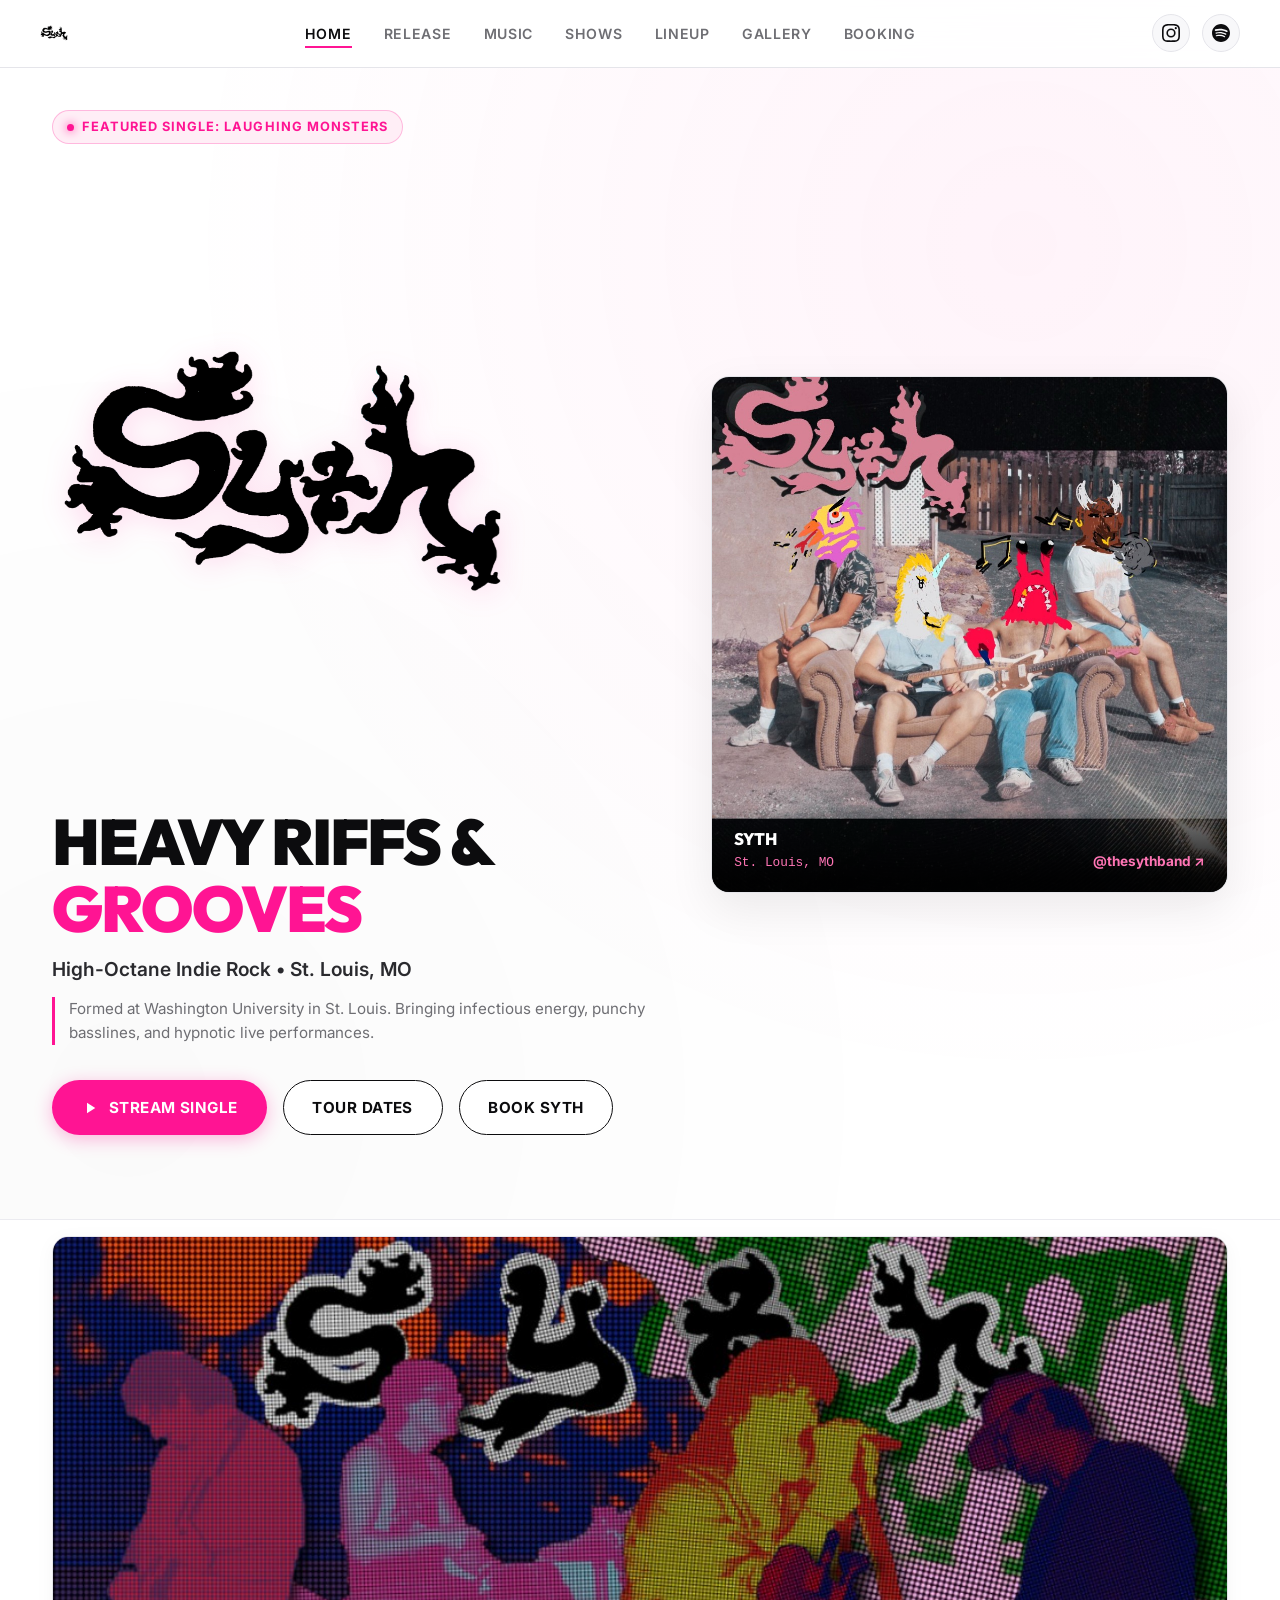
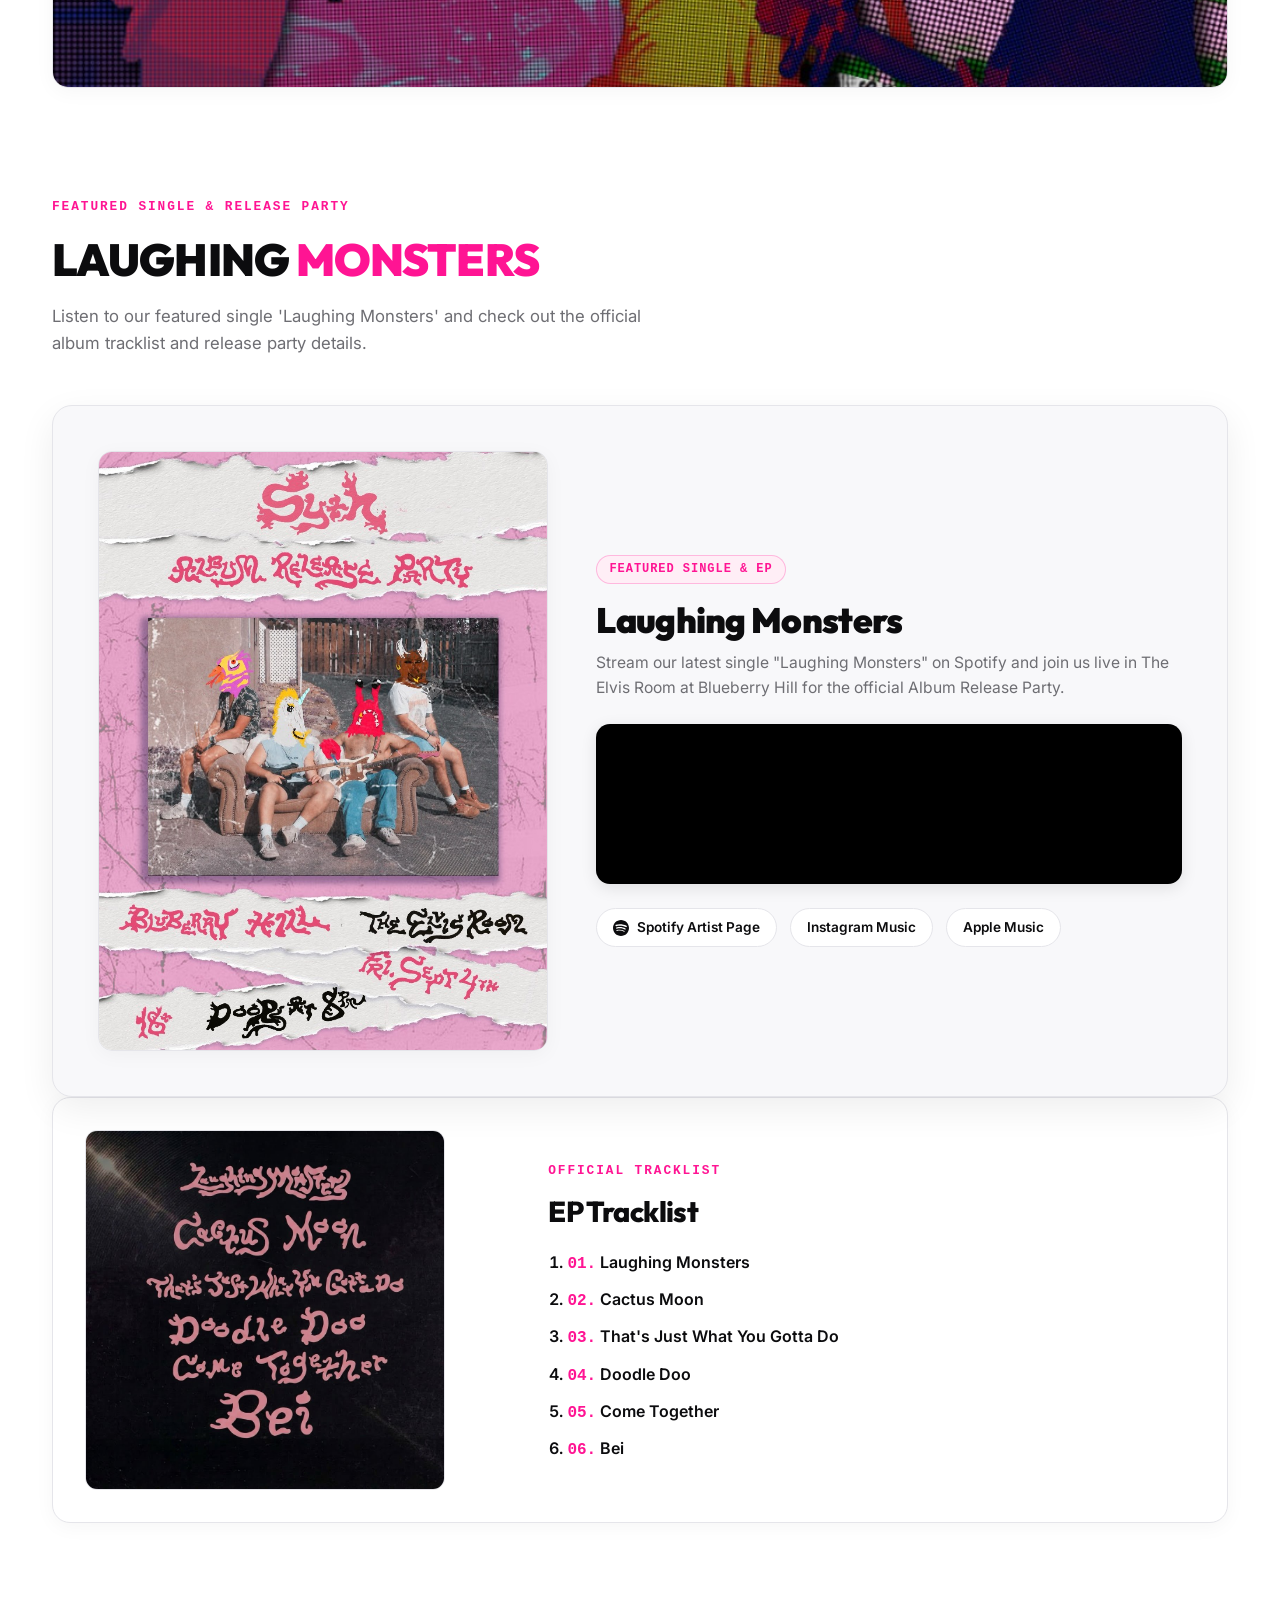
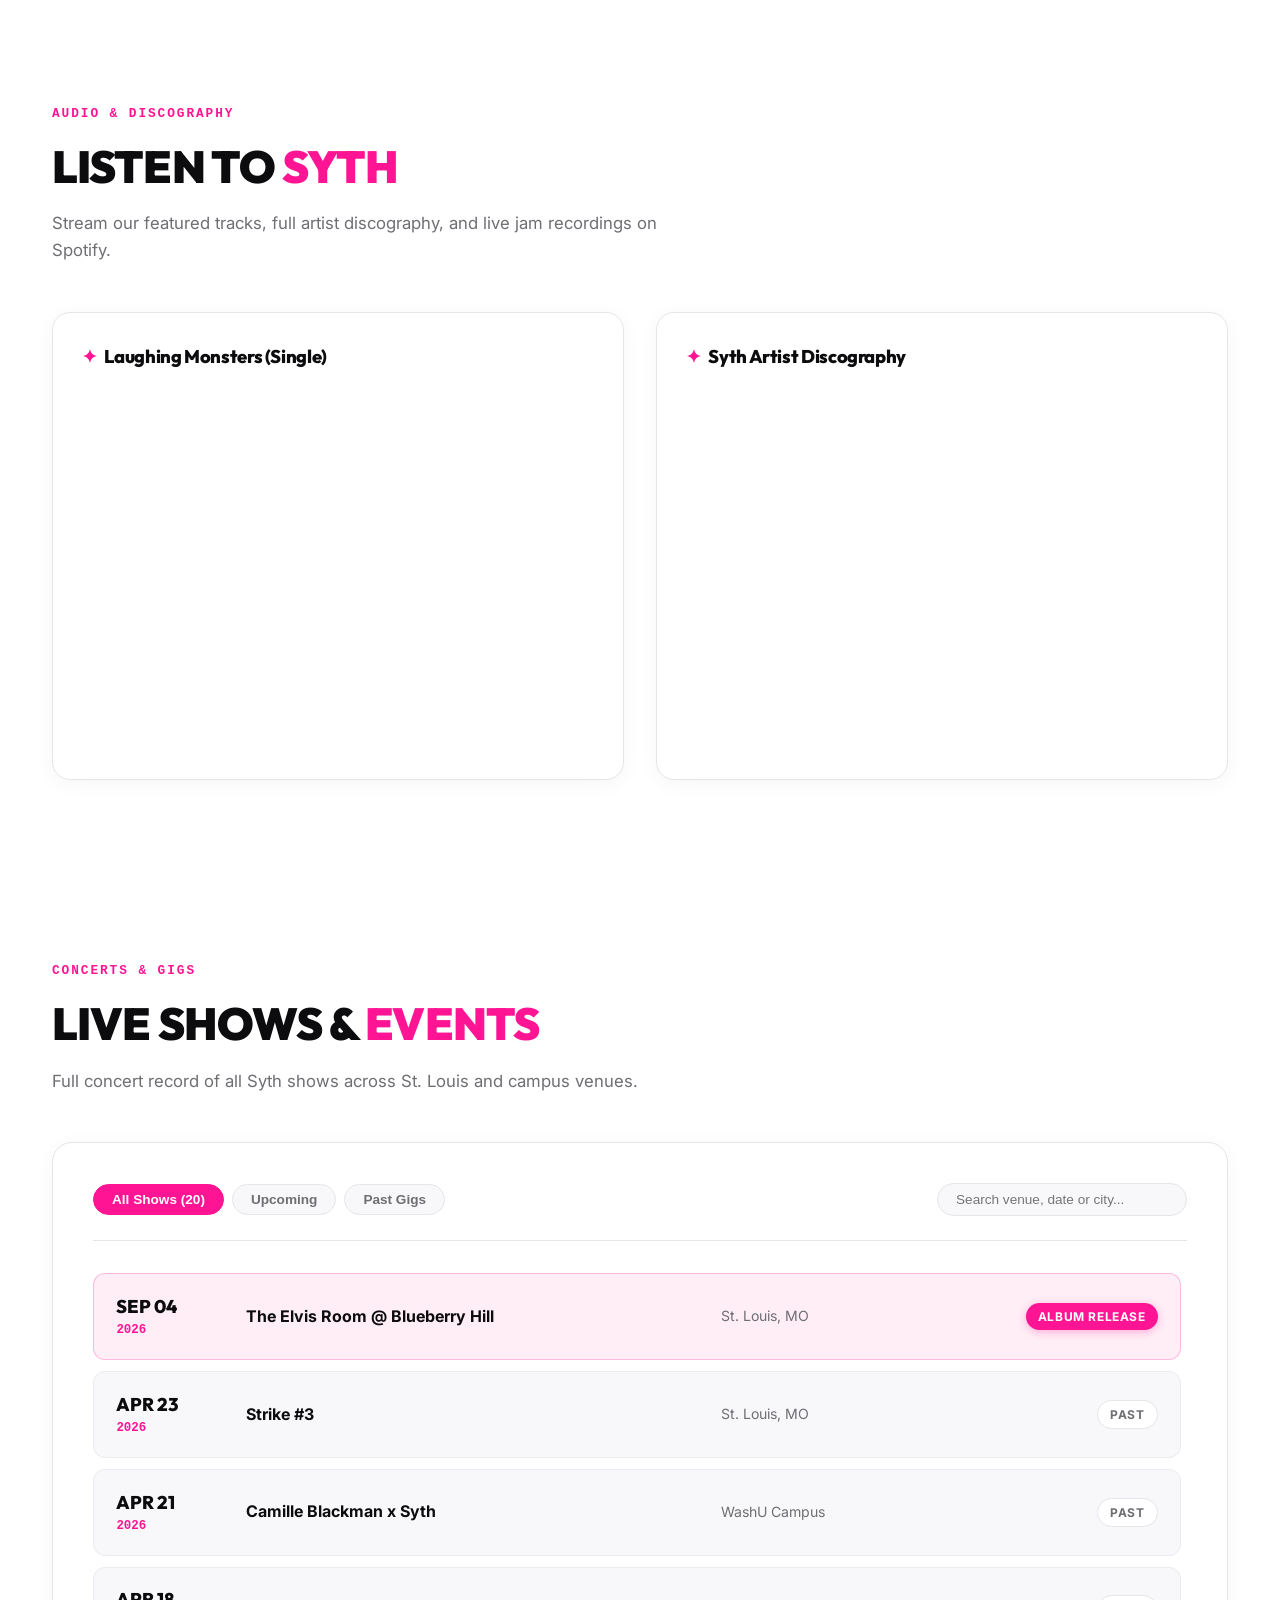
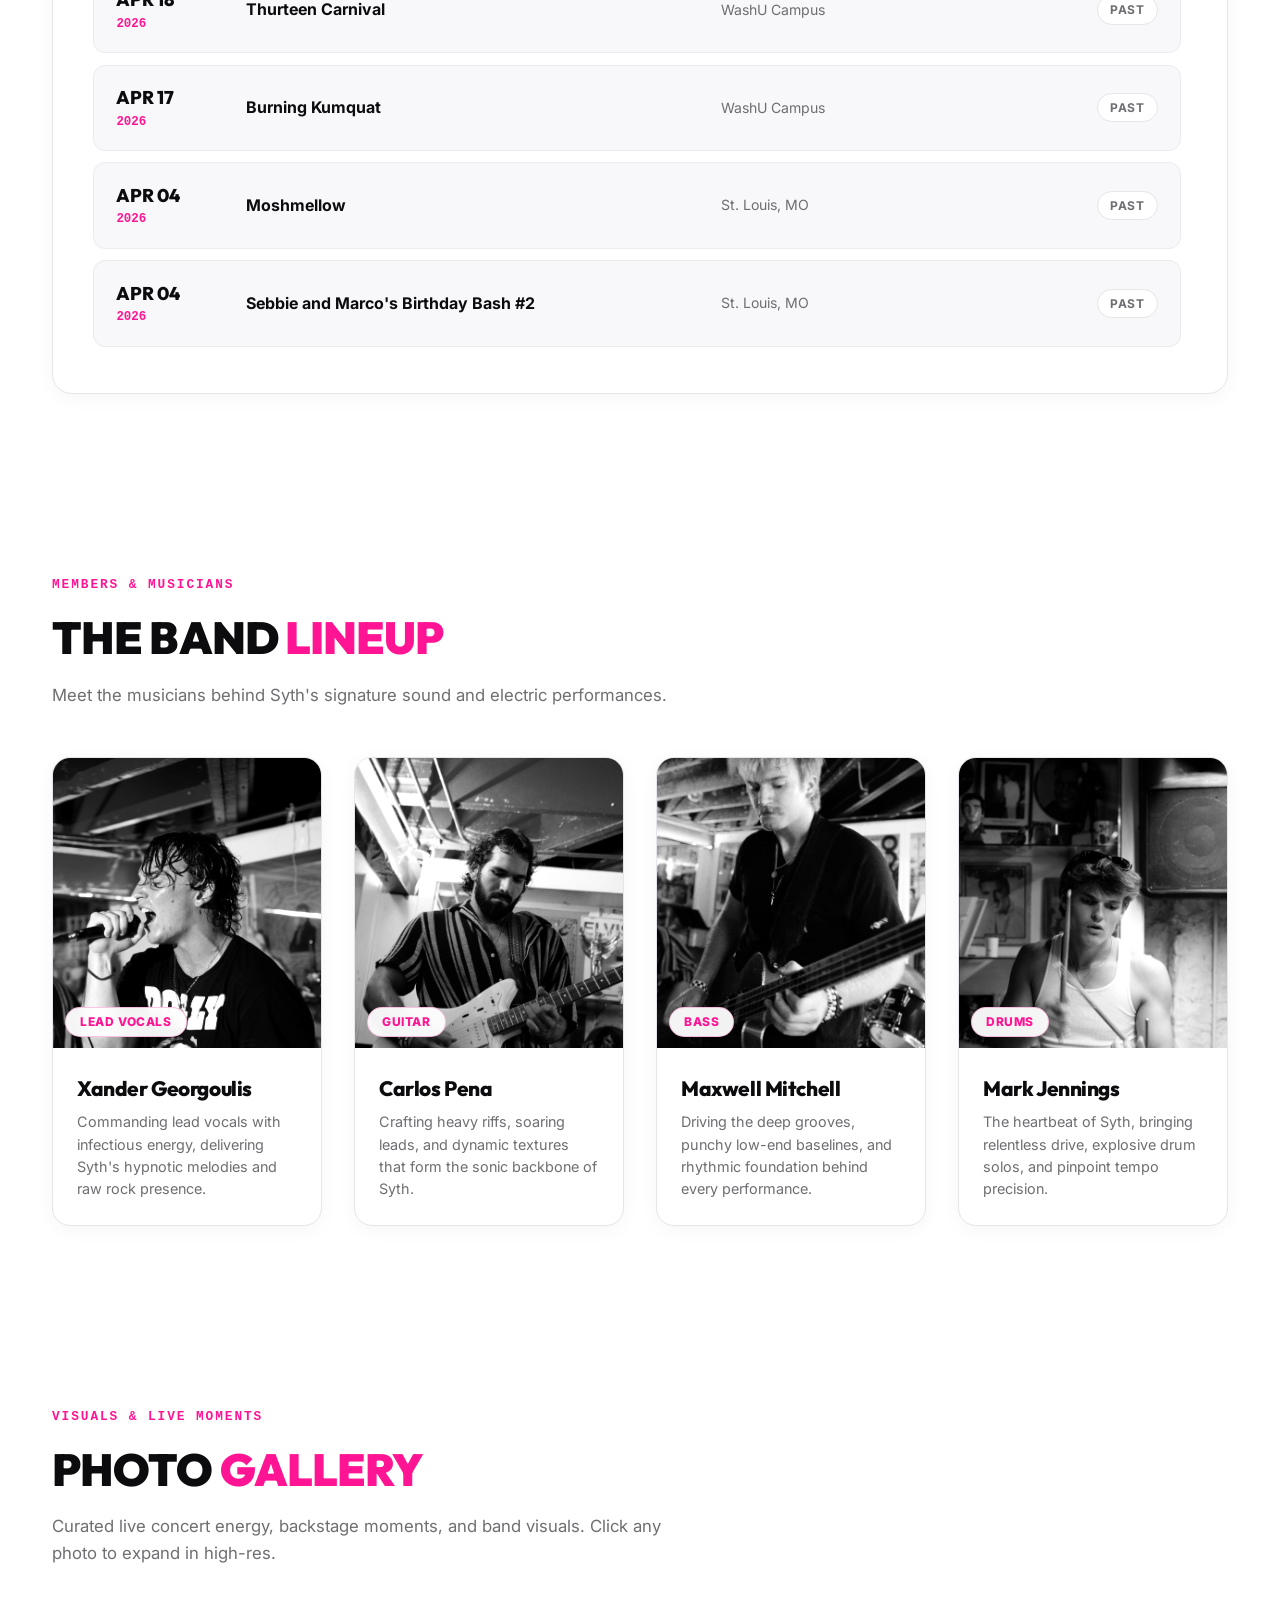
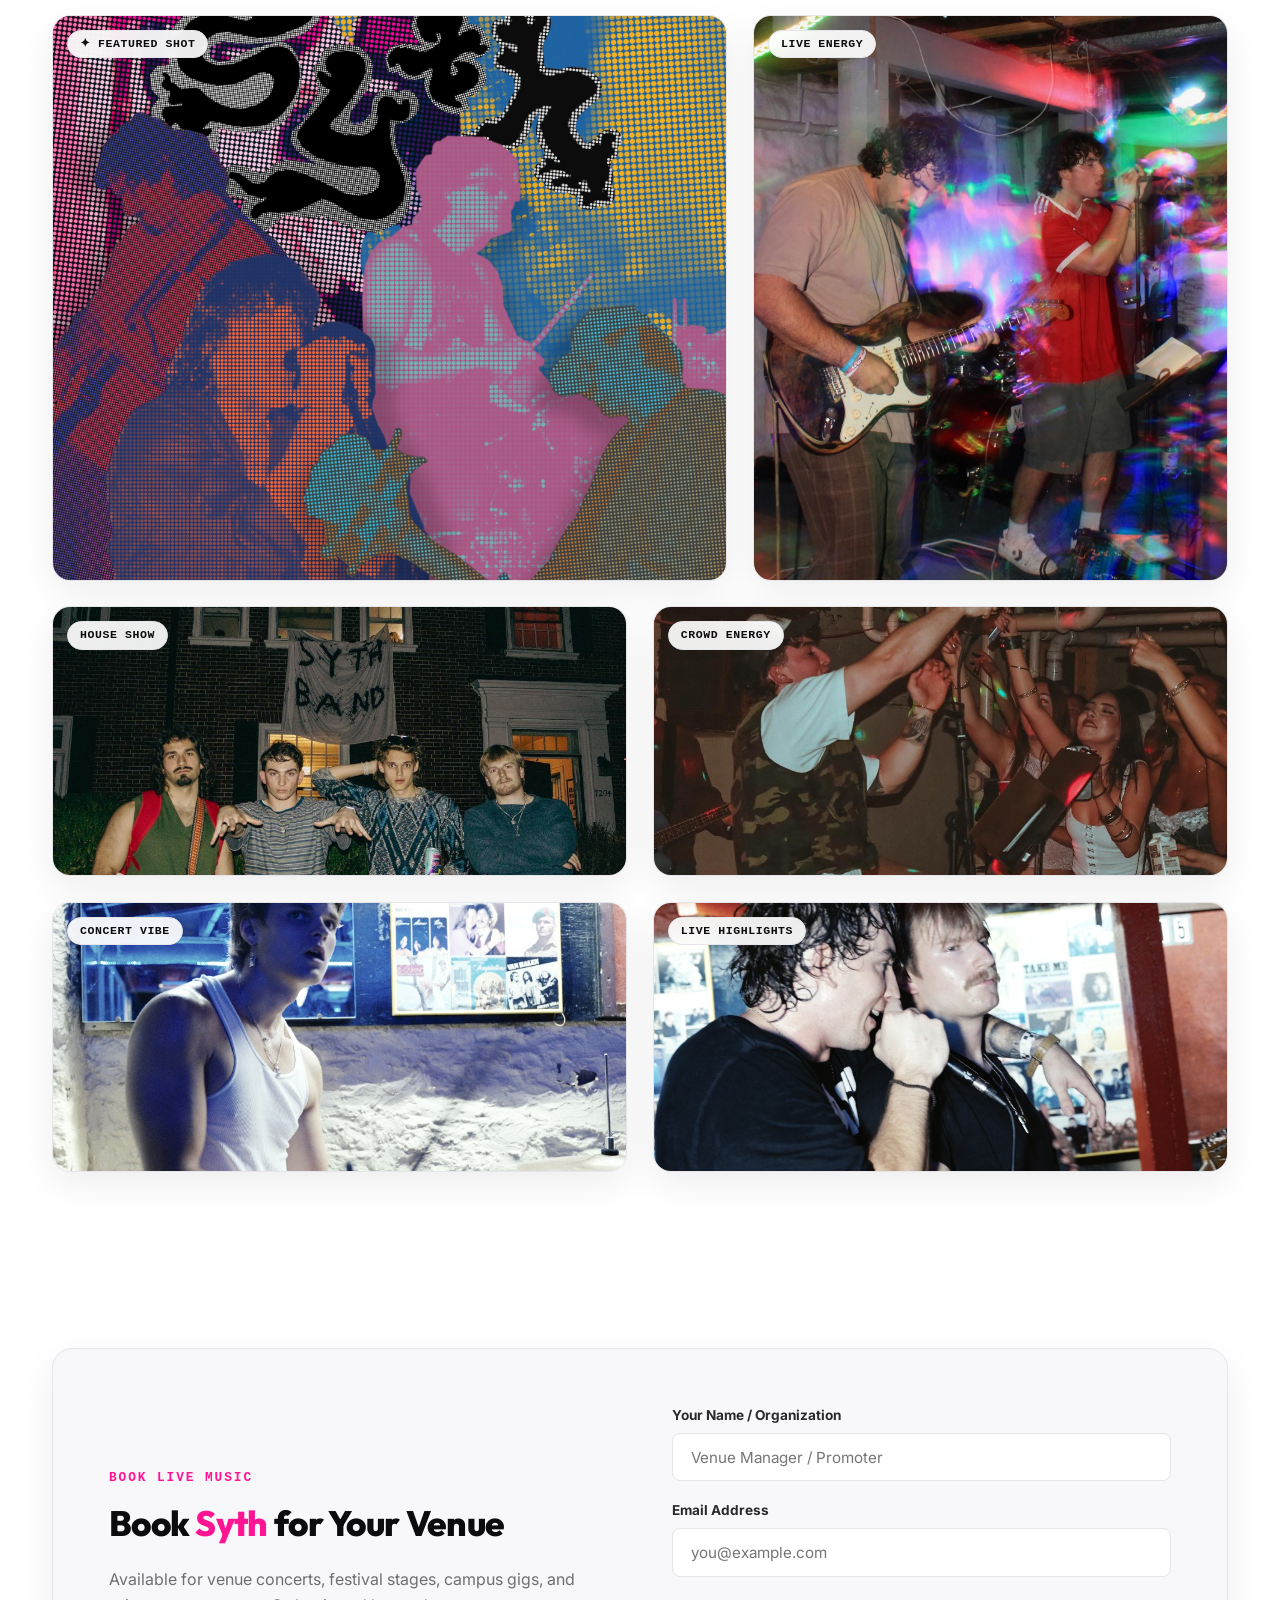
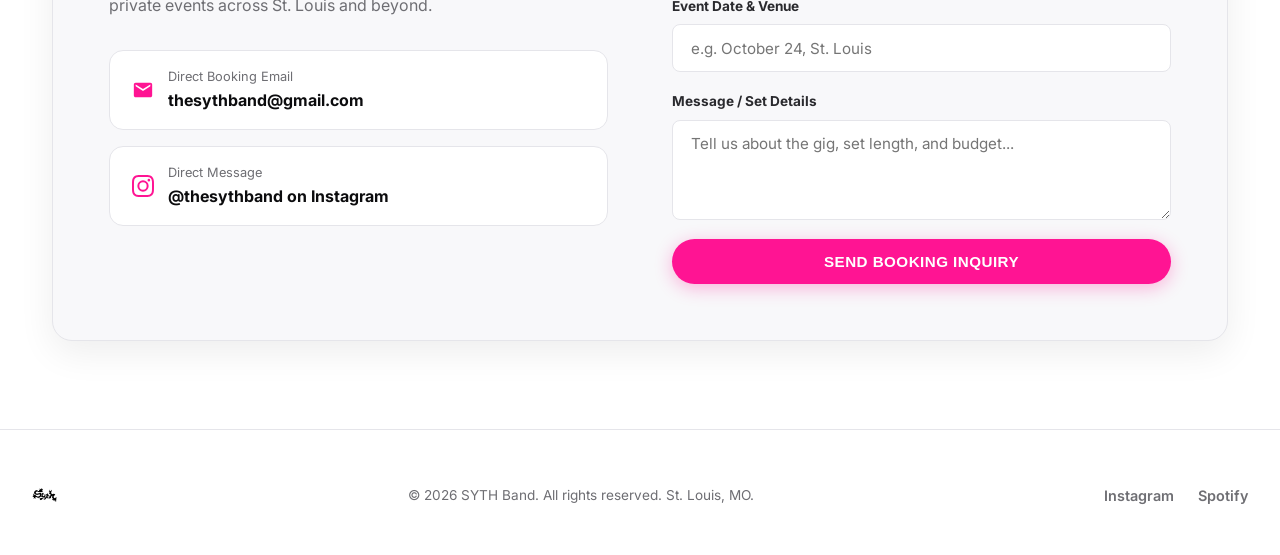
==== index.html @ 91fa63a2 "Implement Option A Curated Editorial Gallery with 6 standout photos from Syth Final Gallery" ====
<!DOCTYPE html>
<html lang="en">
<head>
    <meta charset="UTF-8">
    <meta name="viewport" content="width=device-width, initial-scale=1.0">
    <title>SYTH | Official Band Website</title>
    <meta name="description" content="Official website for Syth - Heavy riffs and hypnotic grooves formed at WashU in St. Louis. Stream 'Laughing Monsters', tour dates, lineup, and booking.">
    
    <!-- Google Fonts -->
    <link rel="preconnect" href="https://fonts.googleapis.com">
    <link rel="preconnect" href="https://fonts.gstatic.com" crossorigin>
    <link href="https://fonts.googleapis.com/css2?family=Outfit:wght@300;400;600;800;900&family=Inter:wght@300;400;500;600;700&family=Space+Grotesk:wght@500;700&display=swap" rel="stylesheet">
    
    <!-- Favicon (Easter Egg: Classic Syth Reaper Logo on Browser Tab) -->
    <link rel="icon" type="image/png" href="assets/Syth_Logo.png">
    <link rel="apple-touch-icon" href="assets/Syth_Logo.png">
    
    <!-- Stylesheet -->
    <link rel="stylesheet" href="style.css">
</head>
<body>

    <!-- NAVIGATION -->
    <nav class="syth-navbar">
        <a href="#home" class="nav-brand" aria-label="Syth Band Home">
            <img src="assets/syth_handwritten_logo.png" alt="Syth Handwritten Logo" class="nav-logo-img">
        </a>

        <ul class="nav-links" id="navLinks">
            <li><a href="#home" class="active">Home</a></li>
            <li><a href="#release">Release</a></li>
            <li><a href="#music">Music</a></li>
            <li><a href="#shows">Shows</a></li>
            <li><a href="#lineup">Lineup</a></li>
            <li><a href="#gallery">Gallery</a></li>
            <li><a href="#contact">Booking</a></li>
        </ul>

        <div class="nav-socials">
            <a href="https://www.instagram.com/thesythband" target="_blank" class="social-icon-btn" aria-label="Instagram">
                <svg xmlns="http://www.w3.org/2000/svg" viewBox="0 0 24 24">
                    <path d="M12 2.163c3.204 0 3.584.012 4.85.07 3.252.148 4.771 1.691 4.919 4.919.058 1.265.069 1.645.069 4.849 0 3.205-.012 3.584-.069 4.849-.149 3.225-1.664 4.771-4.919 4.919-1.266.058-1.644.07-4.85.07-3.204 0-3.584-.012-4.849-.07-3.26-.149-4.771-1.699-4.919-4.92-.058-1.265-.07-1.644-.07-4.849 0-3.204.013-3.583.07-4.849.149-3.227 1.664-4.771 4.919-4.919 1.266-.057 1.645-.069 4.849-.069zM12 0C8.741 0 8.333.014 7.053.072 2.695.272.273 2.69.073 7.052.014 8.333 0 8.741 0 12c0 3.259.014 3.668.072 4.948.2 4.358 2.618 6.78 6.98 6.98C8.333 23.986 8.741 24 12 24c3.259 0 3.668-.014 4.948-.072 4.354-.2 6.782-2.618 6.979-6.98.059-1.28.073-1.689.073-4.948 0-3.259-.014-3.667-.072-4.947-.196-4.354-2.617-6.78-6.979-6.98C15.668.014 15.259 0 12 0zm0 5.838a6.162 6.162 0 1 0 0 12.324 6.162 6.162 0 0 0 0-12.324zM12 16a4 4 0 1 1 0-8 4 4 0 0 1 0 8zm6.406-11.845a1.44 1.44 0 1 0 0 2.881 1.44 1.44 0 0 0 0-2.881z"/>
                </svg>
            </a>
            <a href="https://open.spotify.com/artist/0p44aoEYj3qalNO6jrQFuD" target="_blank" class="social-icon-btn" aria-label="Spotify">
                <svg xmlns="http://www.w3.org/2000/svg" viewBox="0 0 24 24">
                    <path d="M12 0C5.376 0 0 5.376 0 12s5.376 12 12 12 12-5.376 12-12S18.624 0 12 0zm5.521 17.34c-.24.359-.66.48-1.021.24-2.82-1.74-6.36-2.101-10.561-1.141-.418.122-.779-.179-.899-.539-.12-.421.18-.78.54-.9 4.56-1.021 8.52-.6 11.64 1.32.42.18.479.659.301 1.02zm1.44-3.3c-.301.42-.841.6-1.262.3-3.239-1.98-8.159-2.58-11.939-1.38-.479.12-1.02-.12-1.14-.6-.12-.48.12-1.021.6-1.141 4.38-1.38 9.841-.719 13.561 1.56.42.24.54.84.18 1.261zm.123-3.42c-3.882-2.34-10.282-2.55-14.002-1.41-.6.18-1.24-.18-1.42-.78-.18-.6.18-1.24.78-1.42 4.26-1.29 11.34-1.05 15.84 1.62.54.3.72 1.02.42 1.56-.3.54-1.02.72-1.618.43z"/>
                </svg>
            </a>
            <button class="mobile-toggle" id="mobileToggle" aria-label="Toggle menu">☰</button>
        </div>
    </nav>

    <!-- HERO SECTION -->
    <header class="hero-section" id="home">
        <div class="hero-container">
            <div class="hero-text-side">
                <div class="hero-badge">
                    <span class="pulse-dot"></span>
                    Featured Single: Laughing Monsters
                </div>

                <!-- HANDWRITTEN LOGO BANNER (INTERACTIVE WITH LIGHTNING & FLOATING MUSICAL NOTES) -->
                <div class="hero-logo-interactive-wrap" id="heroLogoWrap" title="Hover for lightning & music notes!">
                    <canvas class="lightning-canvas" id="lightningCanvas"></canvas>
                    <div class="notes-container" id="notesContainer"></div>
                    <img src="assets/syth_handwritten_logo.png" alt="Syth Handwritten Calligraphy Logo" class="hero-logo-banner" id="heroLogoImg">
                </div>

                <h1 class="hero-title">
                    HEAVY RIFFS & <span>GROOVES</span>
                </h1>
                <p class="hero-lead">High-Octane Indie Rock • St. Louis, MO</p>
                <p class="hero-tagline">Formed at Washington University in St. Louis. Bringing infectious energy, punchy basslines, and hypnotic live performances.</p>
                
                <div class="hero-actions">
                    <a href="https://open.spotify.com/track/4hw96DBth2Yj653H2zSKX9?si=f58c2102350f4c40" target="_blank" class="btn-primary">
                        <svg xmlns="http://www.w3.org/2000/svg" width="18" height="18" viewBox="0 0 24 24" fill="currentColor"><path d="M8 5v14l11-7z"/></svg>
                        Stream Single
                    </a>
                    <a href="#shows" class="btn-secondary">Tour Dates</a>
                    <a href="#contact" class="btn-secondary">Book Syth</a>
                </div>
            </div>

            <!-- HERO VISUAL: CLEAN HIGH-RES COUCH BAND PHOTO -->
            <div class="hero-visual">
                <div class="band-photo-frame">
                    <img src="assets/syth_couch_band.jpg" alt="Syth Band Members on Couch">
                    <div class="photo-caption-bar">
                        <div>
                            <p class="caption-title">SYTH</p>
                            <p class="caption-sub">St. Louis, MO</p>
                        </div>
                        <a href="https://instagram.com/thesythband" target="_blank" style="color:var(--pink-light); font-size:0.85rem; font-weight:700;">@thesythband ↗</a>
                    </div>
                </div>
            </div>
        </div>
    </header>

    <!-- WIDE MOSAIC BANNER SHOWCASE -->
    <div style="max-width: 1240px; margin: 0 auto; padding: 1rem 2rem;">
        <div style="border-radius: 16px; overflow: hidden; border: 1px solid var(--border-light); box-shadow: var(--shadow-subtle);">
            <img src="assets/syth_mosaic_banner.jpg" alt="Syth Band Mosaic Silhouette Banner" style="width: 100%; height: auto; display: block;">
        </div>
    </div>

    <!-- FEATURED RELEASE SECTION: LAUGHING MONSTERS & ALBUM PARTY -->
    <section class="section-container" id="release">
        <div class="section-header">
            <span class="section-tag">Featured Single & Release Party</span>
            <h2 class="section-title">Laughing <span>Monsters</span></h2>
            <p class="section-subtitle">Listen to our featured single 'Laughing Monsters' and check out the official album tracklist and release party details.</p>
        </div>

        <div class="release-showcase">
            <div class="album-poster-wrap">
                <img src="assets/syth_album_poster.jpg" alt="Syth Album Release Party Poster - Blueberry Hill">
            </div>

            <div class="release-details">
                <span class="release-badge">Featured Single & EP</span>
                <h3 class="release-title">Laughing Monsters</h3>
                <p class="release-desc">
                    Stream our latest single "Laughing Monsters" on Spotify and join us live in The Elvis Room at Blueberry Hill for the official Album Release Party.
                </p>

                <!-- Spotify Embed for Laughing Monsters (Track ID: 4hw96DBth2Yj653H2zSKX9) -->
                <div class="spotify-embed-card">
                    <iframe style="border-radius:12px" src="https://open.spotify.com/embed/track/4hw96DBth2Yj653H2zSKX9?utm_source=generator&theme=0" width="100%" height="152" frameBorder="0" allowfullscreen="" allow="autoplay; clipboard-write; encrypted-media; fullscreen; picture-in-picture" loading="lazy"></iframe>
                </div>

                <div class="streaming-pills">
                    <a href="https://open.spotify.com/track/4hw96DBth2Yj653H2zSKX9?si=f58c2102350f4c40" target="_blank" class="stream-pill">
                        <svg viewBox="0 0 24 24"><path d="M12 0C5.376 0 0 5.376 0 12s5.376 12 12 12 12-5.376 12-12S18.624 0 12 0zm5.521 17.34c-.24.359-.66.48-1.021.24-2.82-1.74-6.36-2.101-10.561-1.141-.418.122-.779-.179-.899-.539-.12-.421.18-.78.54-.9 4.56-1.021 8.52-.6 11.64 1.32.42.18.479.659.301 1.02zm1.44-3.3c-.301.42-.841.6-1.262.3-3.239-1.98-8.159-2.58-11.939-1.38-.479.12-1.02-.12-1.14-.6-.12-.48.12-1.021.6-1.141 4.38-1.38 9.841-.719 13.561 1.56.42.24.54.84.18 1.261zm.123-3.42c-3.882-2.34-10.282-2.55-14.002-1.41-.6.18-1.24-.18-1.42-.78-.18-.6.18-1.24.78-1.42 4.26-1.29 11.34-1.05 15.84 1.62.54.3.72 1.02.42 1.56-.3.54-1.02.72-1.618.43z"/></svg>
                        Spotify Artist Page
                    </a>
                    <a href="https://instagram.com/thesythband" target="_blank" class="stream-pill">Instagram Music</a>
                    <a href="https://music.apple.com" target="_blank" class="stream-pill">Apple Music</a>
                </div>
            </div>
        </div>

        <!-- TRACKLIST HIGHLIGHT CARD -->
        <div style="display: grid; grid-template-columns: 1fr 1.5fr; gap: 2rem; background: var(--bg-white); border: 1px solid var(--border-light); border-radius: 18px; padding: 2rem; align-items: center; box-shadow: var(--shadow-subtle);">
            <div style="border-radius: 12px; overflow: hidden; border: 1px solid var(--border-light); max-width: 360px;">
                <img src="assets/syth_tracklist.jpg" alt="Syth EP Tracklist Artwork" style="width: 100%; height: auto;">
            </div>
            <div>
                <span class="section-tag">Official Tracklist</span>
                <h3 style="font-size: 1.8rem; margin-bottom: 1rem;">EP <span>Tracklist</span></h3>
                <ol style="margin-left: 1.2rem; display: flex; flex-direction: column; gap: 0.6rem; font-weight: 600; color: var(--text-black);">
                    <li><span style="color:var(--pink-primary); font-family:var(--font-mono);">01.</span> Laughing Monsters</li>
                    <li><span style="color:var(--pink-primary); font-family:var(--font-mono);">02.</span> Cactus Moon</li>
                    <li><span style="color:var(--pink-primary); font-family:var(--font-mono);">03.</span> That's Just What You Gotta Do</li>
                    <li><span style="color:var(--pink-primary); font-family:var(--font-mono);">04.</span> Doodle Doo</li>
                    <li><span style="color:var(--pink-primary); font-family:var(--font-mono);">05.</span> Come Together</li>
                    <li><span style="color:var(--pink-primary); font-family:var(--font-mono);">06.</span> Bei</li>
                </ol>
            </div>
        </div>
    </section>

    <!-- MUSIC & ARTIST PLAYLIST SECTION -->
    <section class="section-container" id="music">
        <div class="section-header">
            <span class="section-tag">Audio & Discography</span>
            <h2 class="section-title">Listen to <span>Syth</span></h2>
            <p class="section-subtitle">Stream our featured tracks, full artist discography, and live jam recordings on Spotify.</p>
        </div>

        <div class="music-grid">
            <div class="music-card">
                <div class="music-card-header">
                    <h3 class="music-card-title"><span>✦</span> Laughing Monsters (Single)</h3>
                </div>
                <iframe style="border-radius:12px" src="https://open.spotify.com/embed/track/4hw96DBth2Yj653H2zSKX9?utm_source=generator&theme=0" width="100%" height="352" frameBorder="0" allowfullscreen="" allow="autoplay; clipboard-write; encrypted-media; fullscreen; picture-in-picture" loading="lazy"></iframe>
            </div>

            <div class="music-card">
                <div class="music-card-header">
                    <h3 class="music-card-title"><span>✦</span> Syth Artist Discography</h3>
                </div>
                <iframe style="border-radius:12px;" src="https://open.spotify.com/embed/artist/0p44aoEYj3qalNO6jrQFuD?utm_source=generator&theme=0" width="100%" height="352" frameborder="0" allowfullscreen="" allow="autoplay; clipboard-write; encrypted-media; fullscreen; picture-in-picture" loading="lazy"></iframe>
            </div>
        </div>
    </section>

    <!-- LIVE SHOWS & COMPLETE HISTORICAL TOUR LIST -->
    <section class="section-container" id="shows">
        <div class="section-header">
            <span class="section-tag">Concerts & Gigs</span>
            <h2 class="section-title">Live Shows & <span>Events</span></h2>
            <p class="section-subtitle">Full concert record of all Syth shows across St. Louis and campus venues.</p>
        </div>

        <div class="shows-wrapper">
            <div class="shows-filter-bar">
                <div class="filter-tabs">
                    <button class="filter-btn active" data-filter="all">All Shows (20)</button>
                    <button class="filter-btn" data-filter="upcoming">Upcoming</button>
                    <button class="filter-btn" data-filter="past">Past Gigs</button>
                </div>
                <input type="text" id="showsSearch" class="shows-search" placeholder="Search venue, date or city...">
            </div>

            <div class="shows-list" id="showsList">
                <!-- FEATURED UPCOMING SHOW -->
                <div class="show-item featured-show" data-category="upcoming">
                    <div class="show-date">
                        <span class="date-day">SEP 04</span>
                        <span class="date-year">2026</span>
                    </div>
                    <div class="show-venue">The Elvis Room @ Blueberry Hill</div>
                    <div class="show-location">St. Louis, MO</div>
                    <div class="show-status"><span class="status-badge upcoming">Album Release</span></div>
                </div>

                <!-- 2026 GIGS -->
                <div class="show-item" data-category="past">
                    <div class="show-date">
                        <span class="date-day">APR 23</span>
                        <span class="date-year">2026</span>
                    </div>
                    <div class="show-venue">Strike #3</div>
                    <div class="show-location">St. Louis, MO</div>
                    <div class="show-status"><span class="status-badge past">Past</span></div>
                </div>

                <div class="show-item" data-category="past">
                    <div class="show-date">
                        <span class="date-day">APR 21</span>
                        <span class="date-year">2026</span>
                    </div>
                    <div class="show-venue">Camille Blackman x Syth</div>
                    <div class="show-location">WashU Campus</div>
                    <div class="show-status"><span class="status-badge past">Past</span></div>
                </div>

                <div class="show-item" data-category="past">
                    <div class="show-date">
                        <span class="date-day">APR 18</span>
                        <span class="date-year">2026</span>
                    </div>
                    <div class="show-venue">Thurteen Carnival</div>
                    <div class="show-location">WashU Campus</div>
                    <div class="show-status"><span class="status-badge past">Past</span></div>
                </div>

                <div class="show-item" data-category="past">
                    <div class="show-date">
                        <span class="date-day">APR 17</span>
                        <span class="date-year">2026</span>
                    </div>
                    <div class="show-venue">Burning Kumquat</div>
                    <div class="show-location">WashU Campus</div>
                    <div class="show-status"><span class="status-badge past">Past</span></div>
                </div>

                <div class="show-item" data-category="past">
                    <div class="show-date">
                        <span class="date-day">APR 04</span>
                        <span class="date-year">2026</span>
                    </div>
                    <div class="show-venue">Moshmellow</div>
                    <div class="show-location">St. Louis, MO</div>
                    <div class="show-status"><span class="status-badge past">Past</span></div>
                </div>

                <div class="show-item" data-category="past">
                    <div class="show-date">
                        <span class="date-day">APR 04</span>
                        <span class="date-year">2026</span>
                    </div>
                    <div class="show-venue">Sebbie and Marco's Birthday Bash #2</div>
                    <div class="show-location">St. Louis, MO</div>
                    <div class="show-status"><span class="status-badge past">Past</span></div>
                </div>

                <div class="show-item" data-category="past">
                    <div class="show-date">
                        <span class="date-day">MAR 28</span>
                        <span class="date-year">2026</span>
                    </div>
                    <div class="show-venue">Bookstock #2</div>
                    <div class="show-location">St. Louis, MO</div>
                    <div class="show-status"><span class="status-badge past">Past</span></div>
                </div>

                <div class="show-item" data-category="past">
                    <div class="show-date">
                        <span class="date-day">MAR 21</span>
                        <span class="date-year">2026</span>
                    </div>
                    <div class="show-venue">Architecture Formal #2</div>
                    <div class="show-location">WashU Campus</div>
                    <div class="show-status"><span class="status-badge past">Past</span></div>
                </div>

                <div class="show-item" data-category="past">
                    <div class="show-date">
                        <span class="date-day">FEB 12</span>
                        <span class="date-year">2026</span>
                    </div>
                    <div class="show-venue">Strike x Syth Valentine's Day Party #2</div>
                    <div class="show-location">St. Louis, MO</div>
                    <div class="show-status"><span class="status-badge past">Past</span></div>
                </div>

                <div class="show-item" data-category="past">
                    <div class="show-date">
                        <span class="date-day">JAN 30</span>
                        <span class="date-year">2026</span>
                    </div>
                    <div class="show-venue">KWUR #2</div>
                    <div class="show-location">WashU Radio</div>
                    <div class="show-status"><span class="status-badge past">Past</span></div>
                </div>

                <!-- 2025 GIGS -->
                <div class="show-item" data-category="past">
                    <div class="show-date">
                        <span class="date-day">DEC 07</span>
                        <span class="date-year">2025</span>
                    </div>
                    <div class="show-venue">LINUS</div>
                    <div class="show-location">St. Louis, MO</div>
                    <div class="show-status"><span class="status-badge past">Past</span></div>
                </div>

                <div class="show-item" data-category="past">
                    <div class="show-date">
                        <span class="date-day">OCT 31</span>
                        <span class="date-year">2025</span>
                    </div>
                    <div class="show-venue">KWUR Space Race #1</div>
                    <div class="show-location">WashU Radio</div>
                    <div class="show-status"><span class="status-badge past">Past</span></div>
                </div>

                <div class="show-item" data-category="past">
                    <div class="show-date">
                        <span class="date-day">OCT 25</span>
                        <span class="date-year">2025</span>
                    </div>
                    <div class="show-venue">Strike x Syth Halloween Party #1</div>
                    <div class="show-location">St. Louis, MO</div>
                    <div class="show-status"><span class="status-badge past">Past</span></div>
                </div>

                <div class="show-item" data-category="past">
                    <div class="show-date">
                        <span class="date-day">SEP 26</span>
                        <span class="date-year">2025</span>
                    </div>
                    <div class="show-venue">Track Fall Formal</div>
                    <div class="show-location">WashU Campus</div>
                    <div class="show-status"><span class="status-badge past">Past</span></div>
                </div>

                <div class="show-item" data-category="past">
                    <div class="show-date">
                        <span class="date-day">AUG 31</span>
                        <span class="date-year">2025</span>
                    </div>
                    <div class="show-venue">Syth Darty</div>
                    <div class="show-location">St. Louis, MO</div>
                    <div class="show-status"><span class="status-badge past">Past</span></div>
                </div>

                <div class="show-item" data-category="past">
                    <div class="show-date">
                        <span class="date-day">APR 27</span>
                        <span class="date-year">2025</span>
                    </div>
                    <div class="show-venue">BeiQiArt x Syth - Bridging the Mystique</div>
                    <div class="show-location">St. Louis, MO</div>
                    <div class="show-status"><span class="status-badge past">Past</span></div>
                </div>

                <div class="show-item" data-category="past">
                    <div class="show-date">
                        <span class="date-day">APR 11</span>
                        <span class="date-year">2025</span>
                    </div>
                    <div class="show-venue">Sebbie and Marco's Birthday Bash #1</div>
                    <div class="show-location">St. Louis, MO</div>
                    <div class="show-status"><span class="status-badge past">Past</span></div>
                </div>

                <div class="show-item" data-category="past">
                    <div class="show-date">
                        <span class="date-day">MAR 29</span>
                        <span class="date-year">2025</span>
                    </div>
                    <div class="show-venue">Bookstock #1</div>
                    <div class="show-location">St. Louis, MO</div>
                    <div class="show-status"><span class="status-badge past">Past</span></div>
                </div>

                <div class="show-item" data-category="past">
                    <div class="show-date">
                        <span class="date-day">MAR 22</span>
                        <span class="date-year">2025</span>
                    </div>
                    <div class="show-venue">WashU Architecture Formal #1</div>
                    <div class="show-location">WashU Campus</div>
                    <div class="show-status"><span class="status-badge past">Past</span></div>
                </div>
            </div>
        </div>
    </section>

    <!-- BAND LINEUP SECTION -->
    <section class="section-container" id="lineup">
        <div class="section-header">
            <span class="section-tag">Members & Musicians</span>
            <h2 class="section-title">The Band <span>Lineup</span></h2>
            <p class="section-subtitle">Meet the musicians behind Syth's signature sound and electric performances.</p>
        </div>

        <div class="lineup-grid">
            <!-- Member 1: Xander Georgoulis -->
            <div class="member-card">
                <div class="member-img-wrap">
                    <img src="assets/member_xander.jpg" alt="Xander Georgoulis - Lead Vocals" style="object-position: center top;">
                    <span class="member-role-tag">Lead Vocals</span>
                </div>
                <div class="member-info">
                    <h3 class="member-name">Xander Georgoulis</h3>
                    <p class="member-bio">Commanding lead vocals with infectious energy, delivering Syth's hypnotic melodies and raw rock presence.</p>
                </div>
            </div>

            <!-- Member 2: Carlos Pena -->
            <div class="member-card">
                <div class="member-img-wrap">
                    <img src="assets/member_carlos.jpg" alt="Carlos Pena - Guitar" style="object-position: center 15%;">
                    <span class="member-role-tag">Guitar</span>
                </div>
                <div class="member-info">
                    <h3 class="member-name">Carlos Pena</h3>
                    <p class="member-bio">Crafting heavy riffs, soaring leads, and dynamic textures that form the sonic backbone of Syth.</p>
                </div>
            </div>

            <!-- Member 3: Maxwell Mitchell -->
            <div class="member-card">
                <div class="member-img-wrap">
                    <img src="assets/member_maxwell.jpg" alt="Maxwell Mitchell - Bass" style="object-position: center 75%;">
                    <span class="member-role-tag">Bass</span>
                </div>
                <div class="member-info">
                    <h3 class="member-name">Maxwell Mitchell</h3>
                    <p class="member-bio">Driving the deep grooves, punchy low-end baselines, and rhythmic foundation behind every performance.</p>
                </div>
            </div>

            <!-- Member 4: Mark Jennings -->
            <div class="member-card">
                <div class="member-img-wrap">
                    <img src="assets/member_mark.jpg" alt="Mark Jennings - Drums" style="object-position: center 20%;">
                    <span class="member-role-tag">Drums</span>
                </div>
                <div class="member-info">
                    <h3 class="member-name">Mark Jennings</h3>
                    <p class="member-bio">The heartbeat of Syth, bringing relentless drive, explosive drum solos, and pinpoint tempo precision.</p>
                </div>
            </div>
        </div>
    </section>

        <!-- CURATED EDITORIAL PHOTO GALLERY -->
    <section class="section-container" id="gallery">
        <div class="section-header">
            <span class="section-tag">Visuals & Live Moments</span>
            <h2 class="section-title">Photo <span>Gallery</span></h2>
            <p class="section-subtitle">Curated live concert energy, backstage moments, and band visuals. Click any photo to expand in high-res.</p>
        </div>

        <div class="editorial-gallery-grid">
            <div class="editorial-card feat-large" data-src="assets/final_gallery/syth_curated_01.jpg" data-title="Syth Band • Live & Behind the Scenes">
                <span class="editorial-card-badge">✦ Featured Shot</span>
                <img src="assets/final_gallery/syth_curated_01.jpg" alt="Syth Band Featured Photo" loading="lazy">
                <div class="editorial-card-overlay">
                    <span class="editorial-card-hint">✦ Click to Expand</span>
                    <p class="editorial-card-title">Syth Band • Live & Behind the Scenes</p>
                </div>
            </div>
            <div class="editorial-card feat-tall" data-src="assets/final_gallery/syth_curated_04.jpg" data-title="Live Concert Performance • St. Louis">
                <span class="editorial-card-badge">Live Energy</span>
                <img src="assets/final_gallery/syth_curated_04.jpg" alt="Syth Live Concert Performance" loading="lazy">
                <div class="editorial-card-overlay">
                    <span class="editorial-card-hint">✦ Click to Expand</span>
                    <p class="editorial-card-title">Live Concert Performance • St. Louis</p>
                </div>
            </div>
            <div class="editorial-card med-wide" data-src="assets/final_gallery/syth_curated_02.jpg" data-title="Syth House Show • Front Yard Banner">
                <span class="editorial-card-badge">House Show</span>
                <img src="assets/final_gallery/syth_curated_02.jpg" alt="Syth House Show Banner" loading="lazy">
                <div class="editorial-card-overlay">
                    <span class="editorial-card-hint">✦ Click to Expand</span>
                    <p class="editorial-card-title">Syth House Show • Front Yard Banner</p>
                </div>
            </div>
            <div class="editorial-card med-wide" data-src="assets/final_gallery/syth_curated_03.jpg" data-title="Basement Gig • Crowd Singalong">
                <span class="editorial-card-badge">Crowd Energy</span>
                <img src="assets/final_gallery/syth_curated_03.jpg" alt="Syth Basement Gig Crowd" loading="lazy">
                <div class="editorial-card-overlay">
                    <span class="editorial-card-hint">✦ Click to Expand</span>
                    <p class="editorial-card-title">Basement Gig • Crowd Singalong</p>
                </div>
            </div>
            <div class="editorial-card med-half" data-src="assets/final_gallery/syth_curated_05.jpg" data-title="Live Stage Energy • Electric Set">
                <span class="editorial-card-badge">Concert Vibe</span>
                <img src="assets/final_gallery/syth_curated_05.jpg" alt="Syth Live Stage Energy" loading="lazy">
                <div class="editorial-card-overlay">
                    <span class="editorial-card-hint">✦ Click to Expand</span>
                    <p class="editorial-card-title">Live Stage Energy • Electric Set</p>
                </div>
            </div>
            <div class="editorial-card med-half" data-src="assets/final_gallery/syth_curated_06.jpg" data-title="Concert Highlights • Raw Rock Presence">
                <span class="editorial-card-badge">Live Highlights</span>
                <img src="assets/final_gallery/syth_curated_06.jpg" alt="Syth Concert Highlights" loading="lazy">
                <div class="editorial-card-overlay">
                    <span class="editorial-card-hint">✦ Click to Expand</span>
                    <p class="editorial-card-title">Concert Highlights • Raw Rock Presence</p>
                </div>
            </div>
        </div>
    </section>

    <!-- LIGHTBOX MODAL -->
    <div class="lightbox-modal" id="lightboxModal">
        <div class="lightbox-content">
            <button class="lightbox-close" id="lightboxClose" aria-label="Close photo">&times;</button>
            <span class="lightbox-counter" id="lightboxCounter">Photo 1 of 6</span>
            <button class="lightbox-nav-btn lightbox-prev" id="lightboxPrev" aria-label="Previous photo">&#10094;</button>
            <button class="lightbox-nav-btn lightbox-next" id="lightboxNext" aria-label="Next photo">&#10095;</button>
            <img src="" alt="Full View" class="lightbox-img" id="lightboxImg">
            <p class="lightbox-caption" id="lightboxCaption"></p>
        </div>
    </div>

    <!-- BOOKING & CONTACT SECTION -->
    <section class="section-container" id="contact">
        <div class="booking-card">
            <div class="booking-info">
                <span class="section-tag">Book Live Music</span>
                <h3>Book <span>Syth</span> for Your Venue</h3>
                <p>Available for venue concerts, festival stages, campus gigs, and private events across St. Louis and beyond.</p>
                
                <div class="booking-contacts">
                    <a href="mailto:thesythband@gmail.com" class="contact-pill">
                        <svg xmlns="http://www.w3.org/2000/svg" viewBox="0 0 24 24"><path d="M20 4H4c-1.1 0-1.99.9-1.99 2L2 18c0 1.1.9 2 2 2h16c1.1 0 2-.9 2-2V6c0-1.1-.9-2-2-2zm0 4l-8 5-8-5V6l8 5 8-5v2z"/></svg>
                        <div>
                            <div style="font-size:0.8rem; color:var(--text-muted);">Direct Booking Email</div>
                            <div style="font-weight:700; color:var(--text-black);">thesythband@gmail.com</div>
                        </div>
                    </a>

                    <a href="https://instagram.com/thesythband" target="_blank" class="contact-pill">
                        <svg xmlns="http://www.w3.org/2000/svg" viewBox="0 0 24 24"><path d="M12 2.163c3.204 0 3.584.012 4.85.07 3.252.148 4.771 1.691 4.919 4.919.058 1.265.069 1.645.069 4.849 0 3.205-.012 3.584-.069 4.849-.149 3.225-1.664 4.771-4.919 4.919-1.266.058-1.644.07-4.85.07-3.204 0-3.584-.012-4.849-.07-3.26-.149-4.771-1.699-4.919-4.92-.058-1.265-.07-1.644-.07-4.849 0-3.204.013-3.583.07-4.849.149-3.227 1.664-4.771 4.919-4.919 1.266-.057 1.645-.069 4.849-.069zM12 0C8.741 0 8.333.014 7.053.072 2.695.272.273 2.69.073 7.052.014 8.333 0 8.741 0 12c0 3.259.014 3.668.072 4.948.2 4.358 2.618 6.78 6.98 6.98C8.333 23.986 8.741 24 12 24c3.259 0 3.668-.014 4.948-.072 4.354-.2 6.782-2.618 6.979-6.98.059-1.28.073-1.689.073-4.948 0-3.259-.014-3.667-.072-4.947-.196-4.354-2.617-6.78-6.979-6.98C15.668.014 15.259 0 12 0zm0 5.838a6.162 6.162 0 1 0 0 12.324 6.162 6.162 0 0 0 0-12.324zM12 16a4 4 0 1 1 0-8 4 4 0 0 1 0 8zm6.406-11.845a1.44 1.44 0 1 0 0 2.881 1.44 1.44 0 0 0 0-2.881z"/>
                </svg>
                        <div>
                            <div style="font-size:0.8rem; color:var(--text-muted);">Direct Message</div>
                            <div style="font-weight:700; color:var(--text-black);">@thesythband on Instagram</div>
                        </div>
                    </a>
                </div>
            </div>

            <form class="booking-form" action="mailto:thesythband@gmail.com" method="post" enctype="text/plain">
                <div class="form-group">
                    <label for="contactName">Your Name / Organization</label>
                    <input type="text" id="contactName" name="name" class="form-control" placeholder="Venue Manager / Promoter" required>
                </div>
                <div class="form-group">
                    <label for="contactEmail">Email Address</label>
                    <input type="email" id="contactEmail" name="email" class="form-control" placeholder="you@example.com" required>
                </div>
                <div class="form-group">
                    <label for="contactDate">Event Date & Venue</label>
                    <input type="text" id="contactDate" name="event_info" class="form-control" placeholder="e.g. October 24, St. Louis" required>
                </div>
                <div class="form-group">
                    <label for="contactMsg">Message / Set Details</label>
                    <textarea id="contactMsg" name="message" class="form-control" placeholder="Tell us about the gig, set length, and budget..."></textarea>
                </div>
                <button type="submit" class="btn-primary" style="justify-content:center; width:100%;">
                    Send Booking Inquiry
                </button>
            </form>
        </div>
    </section>

    <!-- FOOTER -->
    <footer class="syth-footer">
        <div class="footer-content">
            <div class="footer-brand">
                <img src="assets/syth_handwritten_logo.png" alt="Syth Logo" class="footer-logo-img">
            </div>
            <div class="footer-copy">
                &copy; 2026 SYTH Band. All rights reserved. St. Louis, MO.
            </div>
            <div style="display:flex; gap:1.5rem;">
                <a href="https://instagram.com/thesythband" target="_blank" style="color:var(--text-muted); font-size:0.9rem; font-weight:600;">Instagram</a>
                <a href="https://open.spotify.com/artist/0p44aoEYj3qalNO6jrQFuD" target="_blank" style="color:var(--text-muted); font-size:0.9rem; font-weight:600;">Spotify</a>
            </div>
        </div>
    </footer>

    <!-- INTERACTIVE JAVASCRIPT -->
    <script>
        // Mobile Toggle Menu
        const mobileToggle = document.getElementById('mobileToggle');
        const navLinks = document.getElementById('navLinks');
        if (mobileToggle && navLinks) {
            mobileToggle.addEventListener('click', () => {
                navLinks.classList.toggle('active');
            });
            navLinks.querySelectorAll('a').forEach(link => {
                link.addEventListener('click', () => {
                    navLinks.classList.remove('active');
                });
            });
        }

        // Live Shows Filter Tabs & Search
        const filterBtns = document.querySelectorAll('.filter-btn');
        const showsSearch = document.getElementById('showsSearch');
        const showItems = document.querySelectorAll('.show-item');

        function filterShows() {
            const activeBtn = document.querySelector('.filter-btn.active');
            const category = activeBtn ? activeBtn.getAttribute('data-filter') : 'all';
            const query = showsSearch ? showsSearch.value.toLowerCase().trim() : '';

            showItems.forEach(item => {
                const itemCategory = item.getAttribute('data-category');
                const text = item.textContent.toLowerCase();
                const matchesCategory = (category === 'all' || itemCategory === category);
                const matchesSearch = text.includes(query);

                if (matchesCategory && matchesSearch) {
                    item.style.display = 'grid';
                } else {
                    item.style.display = 'none';
                }
            });
        }

        filterBtns.forEach(btn => {
            btn.addEventListener('click', () => {
                filterBtns.forEach(b => b.classList.remove('active'));
                btn.classList.add('active');
                filterShows();
            });
        });

        if (showsSearch) {
            showsSearch.addEventListener('input', filterShows);
        }

                // Lightbox Gallery Viewer for Curated Editorial Photos
        const lightboxModal = document.getElementById('lightboxModal');
        const lightboxImg = document.getElementById('lightboxImg');
        const lightboxCaption = document.getElementById('lightboxCaption');
        const lightboxCounter = document.getElementById('lightboxCounter');
        const lightboxClose = document.getElementById('lightboxClose');
        const lightboxPrev = document.getElementById('lightboxPrev');
        const lightboxNext = document.getElementById('lightboxNext');

        const galleryDataset = [{"src": "assets/final_gallery/syth_curated_01.jpg", "title": "Syth Band \u2022 Live & Behind the Scenes"}, {"src": "assets/final_gallery/syth_curated_04.jpg", "title": "Live Concert Performance \u2022 St. Louis"}, {"src": "assets/final_gallery/syth_curated_02.jpg", "title": "Syth House Show \u2022 Front Yard Banner"}, {"src": "assets/final_gallery/syth_curated_03.jpg", "title": "Basement Gig \u2022 Crowd Singalong"}, {"src": "assets/final_gallery/syth_curated_05.jpg", "title": "Live Stage Energy \u2022 Electric Set"}, {"src": "assets/final_gallery/syth_curated_06.jpg", "title": "Concert Highlights \u2022 Raw Rock Presence"}];
        let currentPhotoIndex = 0;

        function showLightboxPhoto(index) {
            if (index < 0) index = galleryDataset.length - 1;
            if (index >= galleryDataset.length) index = 0;
            currentPhotoIndex = index;

            const item = galleryDataset[currentPhotoIndex];
            if (lightboxImg && item) {
                lightboxImg.src = item.src;
                lightboxImg.alt = item.title || 'Syth Band Photo';
                if (lightboxCaption) lightboxCaption.textContent = item.title;
                if (lightboxCounter) lightboxCounter.textContent = '✦ Photo ' + (currentPhotoIndex + 1) + ' of ' + galleryDataset.length;
            }
        }

        function openLightboxBySrc(src) {
            const foundIdx = galleryDataset.findIndex(item => item.src === src || src.endsWith(item.src));
            if (foundIdx !== -1) {
                showLightboxPhoto(foundIdx);
            } else {
                if (lightboxImg) lightboxImg.src = src;
            }
            if (lightboxModal) lightboxModal.classList.add('active');
        }

        // Attach click listener to editorial cards
        document.querySelectorAll('.editorial-card').forEach(card => {
            card.addEventListener('click', () => {
                const src = card.getAttribute('data-src') || (card.querySelector('img') ? card.querySelector('img').getAttribute('src') : '');
                if (src) openLightboxBySrc(src);
            });
        });

        if (lightboxPrev) {
            lightboxPrev.addEventListener('click', (e) => {
                e.stopPropagation();
                showLightboxPhoto(currentPhotoIndex - 1);
            });
        }

        if (lightboxNext) {
            lightboxNext.addEventListener('click', (e) => {
                e.stopPropagation();
                showLightboxPhoto(currentPhotoIndex + 1);
            });
        }

        if (lightboxClose && lightboxModal) {
            lightboxClose.addEventListener('click', () => {
                lightboxModal.classList.remove('active');
            });

            lightboxModal.addEventListener('click', (e) => {
                if (e.target === lightboxModal || e.target.classList.contains('lightbox-content')) {
                    lightboxModal.classList.remove('active');
                }
            });

            document.addEventListener('keydown', (e) => {
                if (!lightboxModal.classList.contains('active')) return;
                if (e.key === 'Escape') lightboxModal.classList.remove('active');
                if (e.key === 'ArrowLeft') showLightboxPhoto(currentPhotoIndex - 1);
                if (e.key === 'ArrowRight') showLightboxPhoto(currentPhotoIndex + 1);
            });
        }

        // HERO LOGO LIGHTNING & FLOATING MUSICAL NOTES EFFECT
        // ==========================================================================
        const heroLogoWrap = document.getElementById('heroLogoWrap');
        const lightningCanvas = document.getElementById('lightningCanvas');
        const notesContainer = document.getElementById('notesContainer');

        if (heroLogoWrap && lightningCanvas && notesContainer) {
            const ctx = lightningCanvas.getContext('2d');
            let isHovered = false;
            let noteInterval = null;
            let lightningAnimId = null;

            function resizeCanvas() {
                const rect = heroLogoWrap.getBoundingClientRect();
                lightningCanvas.width = rect.width + 60;
                lightningCanvas.height = rect.height + 60;
            }
            window.addEventListener('resize', resizeCanvas);
            resizeCanvas();

            // Draw Jagged Lightning Bolt
            function drawLightningBranch(x1, y1, x2, y2, displace, depth, color, width) {
                if (depth <= 0) {
                    ctx.beginPath();
                    ctx.moveTo(x1, y1);
                    ctx.lineTo(x2, y2);
                    ctx.strokeStyle = color;
                    ctx.lineWidth = width;
                    ctx.shadowBlur = 16;
                    ctx.shadowColor = color;
                    ctx.stroke();
                    return;
                }
                const midX = (x1 + x2) / 2 + (Math.random() - 0.5) * displace;
                const midY = (y1 + y2) / 2 + (Math.random() - 0.5) * displace;
                drawLightningBranch(x1, y1, midX, midY, displace / 1.7, depth - 1, color, width);
                drawLightningBranch(midX, midY, x2, y2, displace / 1.7, depth - 1, color, width);

                // Small sub-fork branch
                if (depth > 2 && Math.random() < 0.35) {
                    const forkX = midX + (Math.random() - 0.5) * displace * 1.5;
                    const forkY = midY + Math.random() * displace;
                    drawLightningBranch(midX, midY, forkX, forkY, displace / 2, depth - 2, '#ff69b4', width * 0.7);
                }
            }

            function triggerLightningBolt() {
                if (!isHovered) return;
                ctx.clearRect(0, 0, lightningCanvas.width, lightningCanvas.height);

                const w = lightningCanvas.width;
                const h = lightningCanvas.height;

                // 2-3 simultaneous lightning strikes across the logo
                const numBolts = Math.floor(Math.random() * 2) + 1;
                for (let i = 0; i < numBolts; i++) {
                    const startX = 30 + Math.random() * (w - 60);
                    const startY = 10 + Math.random() * 20;
                    const endX = startX + (Math.random() - 0.5) * (w * 0.6);
                    const endY = h - 20 - Math.random() * 20;
                    const colors = ['#ffffff', '#ff1493', '#ff69b4', '#00ffff'];
                    const color = colors[Math.floor(Math.random() * colors.length)];
                    drawLightningBranch(startX, startY, endX, endY, 45, 5, color, Math.random() * 2 + 1.5);
                }

                // Fade out bolt after brief flash
                setTimeout(() => {
                    ctx.clearRect(0, 0, lightningCanvas.width, lightningCanvas.height);
                }, 75);
            }

            // Floating Note Particle Generator
            const noteSymbols = ['♪', '♫', '♬', '♩', '𝄞', '𝄢', '✦', '⚡'];
            const noteColors = ['#ff1493', '#ff69b4', '#ffffff', '#ff007f', '#ff85c1'];

            function spawnMusicalNote(originX, originY) {
                const note = document.createElement('span');
                note.className = 'floating-note';
                note.textContent = noteSymbols[Math.floor(Math.random() * noteSymbols.length)];

                const wrapRect = heroLogoWrap.getBoundingClientRect();
                const posX = originX !== undefined ? originX : (Math.random() * (wrapRect.width - 40) + 20);
                const posY = originY !== undefined ? originY : (Math.random() * (wrapRect.height * 0.6) + wrapRect.height * 0.2);

                const driftX = (Math.random() - 0.5) * 80;
                const rotation = (Math.random() - 0.5) * 60;
                const fontSize = (Math.random() * 1.2 + 1.2).toFixed(2);
                const color = noteColors[Math.floor(Math.random() * noteColors.length)];

                note.style.left = `${posX}px`;
                note.style.top = `${posY}px`;
                note.style.fontSize = `${fontSize}rem`;
                note.style.color = color;
                note.style.setProperty('--drift-x', `${driftX}px`);
                note.style.setProperty('--rot', `${rotation}deg`);

                notesContainer.appendChild(note);

                // Spawn tiny sparks around note
                for (let s = 0; s < 2; s++) {
                    const spark = document.createElement('span');
                    spark.className = 'electric-spark';
                    spark.style.left = `${posX + (Math.random() - 0.5) * 20}px`;
                    spark.style.top = `${posY + (Math.random() - 0.5) * 20}px`;
                    spark.style.setProperty('--spark-x', `${(Math.random() - 0.5) * 60}px`);
                    spark.style.setProperty('--spark-y', `${(Math.random() - 0.5) * 60}px`);
                    notesContainer.appendChild(spark);
                    setTimeout(() => spark.remove(), 600);
                }

                setTimeout(() => note.remove(), 1800);
            }

            function startEffects() {
                if (isHovered) return;
                isHovered = true;
                resizeCanvas();
                triggerLightningBolt();

                // Periodic gentle lightning crackle
                function scheduleNextBolt() {
                    if (!isHovered) return;
                    triggerLightningBolt();
                    lightningAnimId = setTimeout(scheduleNextBolt, Math.random() * 240 + 200);
                }
                scheduleNextBolt();

                // Gentle, tasteful stream of rising musical notes
                spawnMusicalNote();
                noteInterval = setInterval(() => {
                    if (isHovered) {
                        spawnMusicalNote();
                    }
                }, 480);
            }

            function stopEffects() {
                isHovered = false;
                if (noteInterval) clearInterval(noteInterval);
                if (lightningAnimId) clearTimeout(lightningAnimId);
                ctx.clearRect(0, 0, lightningCanvas.width, lightningCanvas.height);
            }

            heroLogoWrap.addEventListener('mouseenter', startEffects);
            heroLogoWrap.addEventListener('mouseleave', stopEffects);

            // On mousemove over the logo, subtle occasional note
            heroLogoWrap.addEventListener('mousemove', (e) => {
                if (!isHovered) startEffects();
                const rect = heroLogoWrap.getBoundingClientRect();
                const mouseX = e.clientX - rect.left;
                const mouseY = e.clientY - rect.top;
                if (Math.random() < 0.08) {
                    spawnMusicalNote(mouseX, mouseY);
                }
            });

            // Click shockwave chord burst (toned down & clean)
            heroLogoWrap.addEventListener('click', (e) => {
                const rect = heroLogoWrap.getBoundingClientRect();
                const clickX = e.clientX - rect.left;
                const clickY = e.clientY - rect.top;

                // Single crisp lightning strike
                triggerLightningBolt();
                setTimeout(triggerLightningBolt, 120);

                // Small burst of 4 musical notes
                for (let i = 0; i < 4; i++) {
                    setTimeout(() => {
                        spawnMusicalNote(clickX + (Math.random() - 0.5) * 40, clickY + (Math.random() - 0.5) * 30);
                    }, i * 60);
                }
            });
        }
    </script>
</body>
</html>
---- style.css ----
/* ==========================================================================
   SYTH BAND - OFFICIAL WEBSITE DESIGN SYSTEM
   Theme: Minimalist White & Black with Electric Pink Highlights
   ========================================================================== */

:root {
    /* Base Colors - Clean White Aesthetic */
    --bg-white: #ffffff;
    --bg-light: #f8f8fa;
    --bg-surface: #f1f1f4;
    --bg-card: #ffffff;
    --bg-card-hover: #fafafa;
    --bg-dark-accent: #111113;
    
    --text-black: #0c0c0e;
    --text-charcoal: #2a2a2e;
    --text-muted: #6e6e73;
    --text-subtle: #99999f;

    /* Signature Electric Pink Accents */
    --pink-primary: #ff1493;
    --pink-electric: #ff2a85;
    --pink-light: #ff75b5;
    --pink-pastel: #ffeef6;
    --pink-soft: rgba(255, 20, 147, 0.08);
    --pink-border: rgba(255, 20, 147, 0.25);

    /* Borders & Hairlines */
    --border-light: #e5e5ea;
    --border-subtle: #ebebf0;
    --border-dark: #1f1f23;
    --border-active: #ff1493;

    /* Typography */
    --font-heading: 'Outfit', 'Space Grotesk', -apple-system, sans-serif;
    --font-body: 'Inter', -apple-system, sans-serif;
    --font-mono: 'SFMono-Regular', Consolas, Menlo, monospace;

    /* Shadows & Transitions */
    --shadow-subtle: 0 4px 20px rgba(0, 0, 0, 0.04);
    --shadow-card: 0 12px 36px rgba(0, 0, 0, 0.07);
    --shadow-pink: 0 8px 25px rgba(255, 20, 147, 0.22);
    --transition-smooth: 0.3s cubic-bezier(0.16, 1, 0.3, 1);
}

/* ==========================================================================
   RESET & BASE STYLES
   ========================================================================== */

* {
    margin: 0;
    padding: 0;
    box-sizing: border-box;
}

html {
    scroll-behavior: smooth;
    font-size: 16px;
    background-color: var(--bg-white);
}

body {
    font-family: var(--font-body);
    background-color: var(--bg-white);
    color: var(--text-charcoal);
    line-height: 1.6;
    overflow-x: hidden;
    -webkit-font-smoothing: antialiased;
}

h1, h2, h3, h4, h5, h6 {
    font-family: var(--font-heading);
    color: var(--text-black);
    letter-spacing: -0.02em;
    font-weight: 800;
}

a {
    color: inherit;
    text-decoration: none;
    transition: var(--transition-smooth);
}

img {
    max-width: 100%;
    display: block;
}

/* ==========================================================================
   NAVIGATION
   ========================================================================== */

.syth-navbar {
    position: fixed;
    top: 0;
    left: 0;
    width: 100%;
    z-index: 1000;
    display: flex;
    justify-content: space-between;
    align-items: center;
    padding: 0.9rem 2.5rem;
    background: rgba(255, 255, 255, 0.9);
    backdrop-filter: blur(16px);
    border-bottom: 1px solid var(--border-light);
    transition: var(--transition-smooth);
}

.nav-brand {
    display: flex;
    align-items: center;
}

.nav-logo-img {
    height: 38px;
    width: auto;
    object-fit: contain;
    transition: transform 0.3s ease, filter 0.3s ease;
}

.nav-brand:hover .nav-logo-img {
    transform: scale(1.06);
    filter: drop-shadow(0 2px 8px rgba(255, 20, 147, 0.25));
}

.nav-links {
    display: flex;
    list-style: none;
    gap: 2rem;
    align-items: center;
}

.nav-links a {
    font-size: 0.88rem;
    font-weight: 600;
    letter-spacing: 0.05em;
    text-transform: uppercase;
    color: var(--text-muted);
    position: relative;
    padding: 4px 0;
}

.nav-links a:hover,
.nav-links a.active {
    color: var(--text-black);
}

.nav-links a::after {
    content: '';
    position: absolute;
    bottom: -2px;
    left: 0;
    width: 0;
    height: 2px;
    background: var(--pink-primary);
    transition: width 0.3s ease;
}

.nav-links a:hover::after,
.nav-links a.active::after {
    width: 100%;
}

.nav-socials {
    display: flex;
    align-items: center;
    gap: 12px;
}

.social-icon-btn {
    width: 38px;
    height: 38px;
    border-radius: 50%;
    background: var(--bg-light);
    border: 1px solid var(--border-light);
    display: flex;
    align-items: center;
    justify-content: center;
    color: var(--text-black);
    transition: var(--transition-smooth);
}

.social-icon-btn svg {
    width: 18px;
    height: 18px;
    fill: currentColor;
}

.social-icon-btn:hover {
    background: var(--pink-pastel);
    border-color: var(--pink-primary);
    color: var(--pink-primary);
    transform: translateY(-2px);
    box-shadow: 0 4px 12px rgba(255, 20, 147, 0.15);
}

.mobile-toggle {
    display: none;
    background: none;
    border: 1px solid var(--border-light);
    color: var(--text-black);
    font-size: 1.3rem;
    width: 40px;
    height: 40px;
    border-radius: 8px;
    cursor: pointer;
}

/* ==========================================================================
   HERO SECTION
   ========================================================================== */

.hero-section {
    min-height: 92vh;
    padding-top: 110px;
    padding-bottom: 60px;
    display: flex;
    align-items: center;
    position: relative;
    background: radial-gradient(circle at 80% 20%, rgba(255, 20, 147, 0.05) 0%, transparent 60%),
                radial-gradient(circle at 10% 90%, rgba(0, 0, 0, 0.02) 0%, transparent 50%),
                var(--bg-white);
    border-bottom: 1px solid var(--border-subtle);
}

.hero-container {
    max-width: 1240px;
    margin: 0 auto;
    padding: 0 2rem;
    display: grid;
    grid-template-columns: 1.15fr 1fr;
    gap: 4rem;
    align-items: center;
    width: 100%;
}

.hero-badge {
    display: inline-flex;
    align-items: center;
    gap: 8px;
    padding: 6px 14px;
    background: var(--pink-pastel);
    border: 1px solid var(--pink-border);
    border-radius: 20px;
    font-size: 0.8rem;
    font-weight: 700;
    letter-spacing: 0.08em;
    text-transform: uppercase;
    color: var(--pink-primary);
    margin-bottom: 1.2rem;
}

.hero-badge .pulse-dot {
    width: 7px;
    height: 7px;
    background: var(--pink-primary);
    border-radius: 50%;
    box-shadow: 0 0 10px var(--pink-primary);
    animation: pulseGlow 2s infinite;
}

@keyframes pulseGlow {
    0%, 100% { opacity: 1; transform: scale(1); }
    50% { opacity: 0.4; transform: scale(1.3); }
}

.hero-logo-interactive-wrap {
    position: relative;
    display: inline-block;
    max-width: 460px;
    width: 100%;
    margin-bottom: 1.4rem;
    cursor: pointer;
    user-select: none;
}

.hero-logo-banner {
    max-width: 100%;
    width: 100%;
    height: auto;
    display: block;
    filter: drop-shadow(0 4px 14px rgba(255, 20, 147, 0.15));
    transition: transform 0.25s cubic-bezier(0.16, 1, 0.3, 1), filter 0.25s ease;
    will-change: transform, filter;
}

/* Electric Lightning Strike & Glow on Hover (Steady & Smooth) */
.hero-logo-interactive-wrap:hover .hero-logo-banner,
.hero-logo-interactive-wrap.electrified .hero-logo-banner {
    transform: scale(1.035) translateY(-3px);
    animation: lightningSurge 0.6s ease-in-out infinite alternate;
}

@keyframes lightningSurge {
    0% {
        filter: drop-shadow(0 0 6px #ffffff) 
                drop-shadow(0 0 16px var(--pink-primary)) 
                drop-shadow(0 0 32px rgba(255, 20, 147, 0.7));
    }
    50% {
        filter: drop-shadow(0 0 12px #ffffff) 
                drop-shadow(0 0 26px #ff69b4) 
                drop-shadow(0 0 48px rgba(255, 20, 147, 0.85));
    }
    100% {
        filter: drop-shadow(0 0 16px #ffffff) 
                drop-shadow(0 0 34px var(--pink-primary)) 
                drop-shadow(0 0 60px rgba(255, 20, 147, 0.95));
    }
}

/* Lightning Arc Canvas Layer */
.lightning-canvas {
    position: absolute;
    inset: -30px;
    width: calc(100% + 60px);
    height: calc(100% + 60px);
    pointer-events: none;
    z-index: 5;
}

/* Floating Musical Notes Container & Keyframes */
.notes-container {
    position: absolute;
    inset: 0;
    pointer-events: none;
    z-index: 12;
    overflow: visible;
}

.floating-note {
    position: absolute;
    pointer-events: none;
    font-family: var(--font-heading), -apple-system, sans-serif;
    font-weight: 900;
    line-height: 1;
    z-index: 15;
    color: var(--pink-primary);
    text-shadow: 0 0 8px #ffffff, 0 0 16px var(--pink-primary), 0 0 30px rgba(255, 20, 147, 0.9);
    animation: floatUpAndFade 1.7s cubic-bezier(0.2, 0.8, 0.4, 1) forwards;
    will-change: transform, opacity;
}

@keyframes floatUpAndFade {
    0% {
        opacity: 0;
        transform: translate(0, 0) scale(0.3) rotate(0deg);
    }
    15% {
        opacity: 1;
        transform: translate(calc(var(--drift-x) * 0.25), -30px) scale(1.2) rotate(calc(var(--rot) * 0.3));
    }
    60% {
        opacity: 0.95;
        transform: translate(calc(var(--drift-x) * 0.75), -100px) scale(1) rotate(calc(var(--rot) * 0.8));
    }
    100% {
        opacity: 0;
        transform: translate(var(--drift-x), -175px) scale(0.65) rotate(var(--rot));
    }
}

/* Electric Spark Particle */
.electric-spark {
    position: absolute;
    pointer-events: none;
    z-index: 16;
    width: 5px;
    height: 5px;
    border-radius: 50%;
    background: #ffffff;
    box-shadow: 0 0 8px #ffffff, 0 0 15px var(--pink-primary);
    animation: sparkDisperse 0.55s ease-out forwards;
}

@keyframes sparkDisperse {
    0% {
        opacity: 1;
        transform: translate(0, 0) scale(1.4);
    }
    100% {
        opacity: 0;
        transform: translate(var(--spark-x), var(--spark-y)) scale(0.2);
    }
}

.hero-title {
    font-size: 4rem;
    font-weight: 900;
    line-height: 1.05;
    margin-bottom: 0.8rem;
    text-transform: uppercase;
    letter-spacing: -0.03em;
    color: var(--text-black);
}

.hero-title span {
    color: var(--pink-primary);
}

.hero-lead {
    font-size: 1.2rem;
    color: var(--text-charcoal);
    font-weight: 600;
    line-height: 1.5;
    margin-bottom: 0.8rem;
}

.hero-tagline {
    font-size: 0.95rem;
    color: var(--text-muted);
    margin-bottom: 2.2rem;
    border-left: 3px solid var(--pink-primary);
    padding-left: 14px;
}

.hero-actions {
    display: flex;
    flex-wrap: wrap;
    gap: 1rem;
    margin-bottom: 1.5rem;
}

/* BUTTONS */
.btn-primary {
    display: inline-flex;
    align-items: center;
    gap: 10px;
    background: var(--pink-primary);
    color: #ffffff;
    padding: 0.9rem 1.8rem;
    border-radius: 30px;
    font-weight: 700;
    font-size: 0.95rem;
    letter-spacing: 0.03em;
    text-transform: uppercase;
    border: none;
    cursor: pointer;
    box-shadow: 0 4px 18px rgba(255, 20, 147, 0.3);
    transition: var(--transition-smooth);
}

.btn-primary:hover {
    background: var(--pink-electric);
    transform: translateY(-3px);
    box-shadow: 0 8px 25px rgba(255, 20, 147, 0.45);
    color: #ffffff;
}

.btn-secondary {
    display: inline-flex;
    align-items: center;
    gap: 10px;
    background: var(--bg-white);
    color: var(--text-black);
    padding: 0.9rem 1.8rem;
    border-radius: 30px;
    font-weight: 700;
    font-size: 0.95rem;
    letter-spacing: 0.03em;
    text-transform: uppercase;
    border: 1.5px solid var(--text-black);
    cursor: pointer;
    transition: var(--transition-smooth);
}

.btn-secondary:hover {
    border-color: var(--pink-primary);
    color: var(--pink-primary);
    background: var(--pink-pastel);
    transform: translateY(-3px);
}

/* HERO BAND PHOTO CARD */
.band-photo-frame {
    position: relative;
    border-radius: 18px;
    overflow: hidden;
    background: var(--bg-white);
    border: 1px solid var(--border-light);
    box-shadow: 0 16px 45px rgba(0, 0, 0, 0.08);
    transition: var(--transition-smooth);
}

.band-photo-frame:hover {
    border-color: var(--pink-primary);
    box-shadow: 0 20px 50px rgba(255, 20, 147, 0.18);
    transform: translateY(-4px);
}

.band-photo-frame img {
    width: 100%;
    height: auto;
    object-fit: cover;
}

.photo-caption-bar {
    position: absolute;
    bottom: 0;
    left: 0;
    right: 0;
    padding: 1.2rem 1.4rem;
    background: linear-gradient(to top, rgba(0, 0, 0, 0.85) 15%, transparent 100%);
    display: flex;
    justify-content: space-between;
    align-items: flex-end;
    color: #ffffff;
}

.photo-caption-bar .caption-title {
    font-family: var(--font-heading);
    font-size: 1.05rem;
    font-weight: 800;
    color: #ffffff;
}

.photo-caption-bar .caption-sub {
    font-size: 0.8rem;
    color: var(--pink-light);
    font-family: var(--font-mono);
}

/* ==========================================================================
   GLOBAL SECTION STRUCTURE
   ========================================================================== */

.section-container {
    max-width: 1240px;
    margin: 0 auto;
    padding: 5.5rem 2rem;
}

.section-header {
    margin-bottom: 3rem;
}

.section-tag {
    display: inline-block;
    font-size: 0.8rem;
    font-family: var(--font-mono);
    text-transform: uppercase;
    letter-spacing: 0.15em;
    color: var(--pink-primary);
    font-weight: 700;
    margin-bottom: 0.4rem;
}

.section-title {
    font-size: 2.8rem;
    font-weight: 900;
    text-transform: uppercase;
    letter-spacing: -0.02em;
    color: var(--text-black);
}

.section-title span {
    color: var(--pink-primary);
}

.section-subtitle {
    font-size: 1.05rem;
    color: var(--text-muted);
    max-width: 620px;
    margin-top: 0.5rem;
}

/* ==========================================================================
   FEATURED RELEASE SECTION (Laughing Monsters & Album Party)
   ========================================================================== */

.release-showcase {
    display: grid;
    grid-template-columns: 1fr 1.3fr;
    gap: 3rem;
    background: var(--bg-light);
    border: 1px solid var(--border-light);
    border-radius: 20px;
    padding: 2.8rem;
    position: relative;
    overflow: hidden;
    box-shadow: var(--shadow-card);
}

.album-poster-wrap {
    position: relative;
    border-radius: 14px;
    overflow: hidden;
    border: 1px solid var(--border-light);
    box-shadow: var(--shadow-subtle);
}

.album-poster-wrap img {
    width: 100%;
    height: 100%;
    object-fit: cover;
    transition: transform 0.5s ease;
}

.album-poster-wrap:hover img {
    transform: scale(1.03);
}

.release-details {
    display: flex;
    flex-direction: column;
    justify-content: center;
}

.release-badge {
    display: inline-block;
    padding: 4px 12px;
    background: var(--pink-pastel);
    border: 1px solid var(--pink-border);
    border-radius: 20px;
    font-size: 0.75rem;
    font-family: var(--font-mono);
    color: var(--pink-primary);
    font-weight: 700;
    text-transform: uppercase;
    letter-spacing: 0.08em;
    margin-bottom: 1rem;
    width: fit-content;
}

.release-title {
    font-size: 2.2rem;
    font-weight: 900;
    line-height: 1.15;
    margin-bottom: 0.6rem;
    color: var(--text-black);
}

.release-desc {
    color: var(--text-muted);
    font-size: 0.98rem;
    line-height: 1.6;
    margin-bottom: 1.5rem;
}

.spotify-embed-card {
    border-radius: 14px;
    overflow: hidden;
    background: #000;
    box-shadow: 0 4px 16px rgba(0, 0, 0, 0.1);
    margin-bottom: 1.5rem;
}

/* STREAMING PILLS */
.streaming-pills {
    display: flex;
    flex-wrap: wrap;
    gap: 0.8rem;
}

.stream-pill {
    display: inline-flex;
    align-items: center;
    gap: 8px;
    padding: 8px 16px;
    background: var(--bg-white);
    border: 1px solid var(--border-light);
    border-radius: 20px;
    font-size: 0.85rem;
    font-weight: 600;
    color: var(--text-black);
    transition: var(--transition-smooth);
}

.stream-pill svg {
    width: 16px;
    height: 16px;
    fill: currentColor;
}

.stream-pill:hover {
    border-color: var(--pink-primary);
    color: var(--pink-primary);
    background: var(--pink-pastel);
    transform: translateY(-2px);
}

/* ==========================================================================
   MUSIC & DISCOGRAPHY SECTION
   ========================================================================== */

.music-grid {
    display: grid;
    grid-template-columns: repeat(auto-fit, minmax(320px, 1fr));
    gap: 2rem;
}

.music-card {
    background: var(--bg-white);
    border: 1px solid var(--border-light);
    border-radius: 18px;
    padding: 1.8rem;
    box-shadow: var(--shadow-subtle);
    transition: var(--transition-smooth);
}

.music-card:hover {
    border-color: var(--pink-primary);
    box-shadow: 0 12px 30px rgba(255, 20, 147, 0.12);
    transform: translateY(-3px);
}

.music-card-header {
    display: flex;
    align-items: center;
    justify-content: space-between;
    margin-bottom: 1.2rem;
}

.music-card-title {
    font-size: 1.15rem;
    font-weight: 800;
    display: flex;
    align-items: center;
    gap: 8px;
}

.music-card-title span {
    color: var(--pink-primary);
}

/* ==========================================================================
   LIVE SHOWS & TOUR DATES (ACCURATE HISTORICAL LIST)
   ========================================================================== */

.shows-wrapper {
    background: var(--bg-white);
    border: 1px solid var(--border-light);
    border-radius: 20px;
    padding: 2.5rem;
    box-shadow: var(--shadow-subtle);
}

.shows-filter-bar {
    display: flex;
    justify-content: space-between;
    align-items: center;
    margin-bottom: 2rem;
    padding-bottom: 1.5rem;
    border-bottom: 1px solid var(--border-light);
    flex-wrap: wrap;
    gap: 1rem;
}

.filter-tabs {
    display: flex;
    gap: 0.5rem;
}

.filter-btn {
    background: var(--bg-light);
    border: 1px solid var(--border-light);
    color: var(--text-muted);
    padding: 7px 18px;
    border-radius: 20px;
    font-size: 0.85rem;
    font-weight: 700;
    cursor: pointer;
    transition: var(--transition-smooth);
}

.filter-btn.active,
.filter-btn:hover {
    background: var(--pink-primary);
    border-color: var(--pink-primary);
    color: #ffffff;
}

.shows-search {
    background: var(--bg-light);
    border: 1px solid var(--border-light);
    color: var(--text-black);
    padding: 8px 18px;
    border-radius: 20px;
    font-size: 0.85rem;
    outline: none;
    transition: var(--transition-smooth);
    width: 250px;
}

.shows-search:focus {
    border-color: var(--pink-primary);
    background: var(--bg-white);
    box-shadow: 0 0 10px rgba(255, 20, 147, 0.15);
}

.shows-list {
    display: flex;
    flex-direction: column;
    gap: 0.7rem;
    max-height: 680px;
    overflow-y: auto;
    padding-right: 6px;
}

/* Custom Scrollbar */
.shows-list::-webkit-scrollbar {
    width: 6px;
}
.shows-list::-webkit-scrollbar-track {
    background: var(--bg-light);
    border-radius: 4px;
}
.shows-list::-webkit-scrollbar-thumb {
    background: var(--pink-light);
    border-radius: 4px;
}

.show-item {
    display: grid;
    grid-template-columns: 130px 1.6fr 1fr 140px;
    align-items: center;
    padding: 1.1rem 1.4rem;
    background: var(--bg-light);
    border: 1px solid var(--border-subtle);
    border-radius: 12px;
    transition: var(--transition-smooth);
}

.show-item:hover {
    border-color: var(--pink-primary);
    background: var(--bg-white);
    box-shadow: 0 6px 18px rgba(0, 0, 0, 0.04);
    transform: translateX(4px);
}

.show-item.featured-show {
    background: var(--pink-pastel);
    border-color: var(--pink-border);
}

.show-date {
    display: flex;
    flex-direction: column;
}

.show-date .date-day {
    font-family: var(--font-heading);
    font-size: 1.15rem;
    font-weight: 800;
    color: var(--text-black);
}

.show-date .date-year {
    font-size: 0.78rem;
    color: var(--pink-primary);
    font-family: var(--font-mono);
    font-weight: 700;
}

.show-venue {
    font-weight: 700;
    font-size: 1rem;
    color: var(--text-black);
}

.show-location {
    font-size: 0.88rem;
    color: var(--text-muted);
}

.show-status {
    text-align: right;
}

.status-badge {
    display: inline-block;
    padding: 4px 12px;
    border-radius: 20px;
    font-size: 0.75rem;
    font-weight: 700;
    text-transform: uppercase;
    letter-spacing: 0.05em;
}

.status-badge.upcoming {
    background: var(--pink-primary);
    color: #ffffff;
    box-shadow: 0 2px 8px rgba(255, 20, 147, 0.3);
}

.status-badge.past {
    background: var(--bg-white);
    border: 1px solid var(--border-light);
    color: var(--text-muted);
}

/* ==========================================================================
   BAND LINEUP SECTION
   ========================================================================== */

.lineup-grid {
    display: grid;
    grid-template-columns: repeat(auto-fit, minmax(260px, 1fr));
    gap: 2rem;
}

.member-card {
    background: var(--bg-white);
    border: 1px solid var(--border-light);
    border-radius: 18px;
    overflow: hidden;
    transition: var(--transition-smooth);
    display: flex;
    flex-direction: column;
    box-shadow: var(--shadow-subtle);
}

.member-card:hover {
    border-color: var(--pink-primary);
    transform: translateY(-6px);
    box-shadow: 0 14px 32px rgba(255, 20, 147, 0.15);
}

.member-img-wrap {
    height: 290px;
    width: 100%;
    position: relative;
    overflow: hidden;
    background: var(--bg-light);
}

.member-img-wrap img {
    width: 100%;
    height: 100%;
    object-fit: cover;
    filter: grayscale(100%) contrast(1.08);
    transition: var(--transition-smooth);
}

.member-card:hover .member-img-wrap img {
    filter: grayscale(0%) contrast(1.02);
    transform: scale(1.05);
}

.member-avatar-placeholder {
    width: 100%;
    height: 100%;
    display: flex;
    align-items: center;
    justify-content: center;
    background: linear-gradient(135deg, #f0f0f5, #e4e4eb);
    color: var(--text-subtle);
}

.member-avatar-placeholder svg {
    width: 68px;
    height: 68px;
    opacity: 0.4;
}

.member-role-tag {
    position: absolute;
    bottom: 12px;
    left: 12px;
    background: rgba(255, 255, 255, 0.95);
    border: 1px solid var(--pink-border);
    backdrop-filter: blur(8px);
    color: var(--pink-primary);
    padding: 4px 14px;
    border-radius: 20px;
    font-size: 0.75rem;
    font-weight: 800;
    text-transform: uppercase;
    letter-spacing: 0.05em;
}

.member-info {
    padding: 1.5rem;
    flex-grow: 1;
    display: flex;
    flex-direction: column;
}

.member-name {
    font-size: 1.3rem;
    font-weight: 800;
    margin-bottom: 0.4rem;
    color: var(--text-black);
}

.member-bio {
    font-size: 0.9rem;
    color: var(--text-muted);
    line-height: 1.55;
}

/* ==========================================================================
   CURATED EDITORIAL PHOTO GALLERY & LIGHTBOX
   ========================================================================== */

.editorial-gallery-grid {
    display: grid;
    grid-template-columns: repeat(12, 1fr);
    grid-auto-rows: 270px;
    gap: 1.6rem;
}

.editorial-card {
    position: relative;
    border-radius: 18px;
    overflow: hidden;
    background: var(--bg-white);
    border: 1px solid var(--border-light);
    box-shadow: var(--shadow-card);
    cursor: pointer;
    transition: transform 0.35s cubic-bezier(0.16, 1, 0.3, 1), box-shadow 0.35s ease, border-color 0.35s ease;
}

.editorial-card:hover {
    transform: translateY(-6px);
    border-color: var(--pink-primary);
    box-shadow: 0 16px 36px rgba(255, 20, 147, 0.18);
}

.editorial-card img {
    width: 100%;
    height: 100%;
    object-fit: cover;
    transition: transform 0.5s ease;
}

.editorial-card:hover img {
    transform: scale(1.04);
}

/* Card Badge Tag */
.editorial-card-badge {
    position: absolute;
    top: 14px;
    left: 14px;
    background: rgba(255, 255, 255, 0.92);
    backdrop-filter: blur(8px);
    border: 1px solid var(--border-light);
    color: var(--text-black);
    padding: 4px 12px;
    border-radius: 20px;
    font-size: 0.72rem;
    font-weight: 700;
    font-family: var(--font-mono);
    text-transform: uppercase;
    letter-spacing: 0.05em;
    z-index: 2;
    transition: var(--transition-smooth);
}

.editorial-card:hover .editorial-card-badge {
    border-color: var(--pink-primary);
    color: var(--pink-primary);
    background: #ffffff;
}

/* Card Hover Overlay */
.editorial-card-overlay {
    position: absolute;
    inset: 0;
    background: linear-gradient(to top, rgba(0, 0, 0, 0.85) 0%, rgba(0, 0, 0, 0.15) 50%, transparent 100%);
    opacity: 0;
    transition: opacity 0.3s ease;
    display: flex;
    flex-direction: column;
    justify-content: flex-end;
    padding: 1.5rem;
    color: #ffffff;
    z-index: 3;
}

.editorial-card:hover .editorial-card-overlay {
    opacity: 1;
}

.editorial-card-title {
    font-family: var(--font-heading);
    font-size: 1.05rem;
    font-weight: 800;
    margin-bottom: 0.2rem;
    color: #ffffff;
}

.editorial-card-hint {
    font-size: 0.75rem;
    color: var(--pink-light);
    font-family: var(--font-mono);
}

/* Editorial Grid Layout Variations */
.editorial-card.feat-large {
    grid-column: span 7;
    grid-row: span 2;
}

.editorial-card.feat-tall {
    grid-column: span 5;
    grid-row: span 2;
}

.editorial-card.med-wide {
    grid-column: span 6;
    grid-row: span 1;
}

.editorial-card.med-half {
    grid-column: span 6;
    grid-row: span 1;
}

@media (max-width: 960px) {
    .editorial-gallery-grid {
        grid-template-columns: repeat(6, 1fr);
        grid-auto-rows: 240px;
    }
    .editorial-card.feat-large {
        grid-column: span 6;
        grid-row: span 2;
    }
    .editorial-card.feat-tall {
        grid-column: span 6;
        grid-row: span 2;
    }
    .editorial-card.med-wide,
    .editorial-card.med-half {
        grid-column: span 6;
        grid-row: span 1;
    }
}

@media (max-width: 640px) {
    .editorial-gallery-grid {
        grid-template-columns: 1fr;
        grid-auto-rows: 280px;
        gap: 1.2rem;
    }
    .editorial-card.feat-large,
    .editorial-card.feat-tall,
    .editorial-card.med-wide,
    .editorial-card.med-half {
        grid-column: span 1;
        grid-row: span 1;
    }
}

/* Lightbox Modal */
.lightbox-modal {
    position: fixed;
    inset: 0;
    z-index: 2000;
    background: rgba(0, 0, 0, 0.94);
    backdrop-filter: blur(12px);
    display: none;
    align-items: center;
    justify-content: center;
    padding: 2rem;
    opacity: 0;
    transition: opacity 0.3s ease;
}

.lightbox-modal.active {
    display: flex;
    opacity: 1;
}

.lightbox-content {
    max-width: 90vw;
    max-height: 90vh;
    position: relative;
    display: flex;
    flex-direction: column;
    align-items: center;
}

.lightbox-img {
    max-width: 100%;
    max-height: 75vh;
    border-radius: 12px;
    box-shadow: 0 20px 60px rgba(0, 0, 0, 0.9);
    border: 1px solid rgba(255, 255, 255, 0.15);
    object-fit: contain;
}

.lightbox-caption {
    margin-top: 1.2rem;
    color: #ffffff;
    font-weight: 700;
    font-size: 1.1rem;
    text-align: center;
}

.lightbox-close {
    position: absolute;
    top: -45px;
    right: 0;
    background: none;
    border: none;
    color: #ffffff;
    font-size: 2.2rem;
    cursor: pointer;
    line-height: 1;
    transition: color 0.2s ease, transform 0.2s ease;
}

.lightbox-close:hover {
    color: var(--pink-primary);
    transform: scale(1.15);
}

/* ==========================================================================
   BOOKING & CONTACT SECTION
   ========================================================================== */

.booking-card {
    background: var(--bg-light);
    border: 1px solid var(--border-light);
    border-radius: 20px;
    padding: 3.5rem;
    display: grid;
    grid-template-columns: 1fr 1fr;
    gap: 4rem;
    align-items: center;
    box-shadow: var(--shadow-card);
}

.booking-info h3 {
    font-size: 2.2rem;
    margin-bottom: 1rem;
    color: var(--text-black);
}

.booking-info h3 span {
    color: var(--pink-primary);
}

.booking-info p {
    color: var(--text-muted);
    font-size: 1rem;
    margin-bottom: 2rem;
    line-height: 1.6;
}

.booking-contacts {
    display: flex;
    flex-direction: column;
    gap: 1rem;
}

.contact-pill {
    display: flex;
    align-items: center;
    gap: 14px;
    padding: 1rem 1.4rem;
    background: var(--bg-white);
    border: 1px solid var(--border-light);
    border-radius: 14px;
    transition: var(--transition-smooth);
}

.contact-pill svg {
    width: 22px;
    height: 22px;
    fill: var(--pink-primary);
}

.contact-pill:hover {
    border-color: var(--pink-primary);
    background: var(--pink-pastel);
    transform: translateX(4px);
}

.booking-form {
    display: flex;
    flex-direction: column;
    gap: 1.2rem;
}

.form-group {
    display: flex;
    flex-direction: column;
    gap: 0.4rem;
}

.form-group label {
    font-size: 0.85rem;
    font-weight: 700;
    color: var(--text-charcoal);
}

.form-control {
    background: var(--bg-white);
    border: 1px solid var(--border-light);
    border-radius: 8px;
    padding: 0.85rem 1.1rem;
    color: var(--text-black);
    font-family: var(--font-body);
    font-size: 0.95rem;
    outline: none;
    transition: var(--transition-smooth);
}

.form-control:focus {
    border-color: var(--pink-primary);
    box-shadow: 0 0 10px rgba(255, 20, 147, 0.15);
}

textarea.form-control {
    resize: vertical;
    min-height: 100px;
}

/* ==========================================================================
   FOOTER
   ========================================================================== */

.syth-footer {
    border-top: 1px solid var(--border-light);
    padding: 3rem 2rem;
    background: var(--bg-white);
    text-align: center;
}

.footer-content {
    max-width: 1240px;
    margin: 0 auto;
    display: flex;
    justify-content: space-between;
    align-items: center;
    flex-wrap: wrap;
    gap: 1.5rem;
}

.footer-brand {
    display: flex;
    align-items: center;
    gap: 10px;
}

.footer-logo-img {
    height: 34px;
    width: auto;
    object-fit: contain;
}

.footer-copy {
    font-size: 0.85rem;
    color: var(--text-muted);
}

/* ==========================================================================
   RESPONSIVE DESIGN
   ========================================================================== */

@media (max-width: 992px) {
    .hero-container {
        grid-template-columns: 1fr;
        gap: 3rem;
    }

    .hero-title {
        font-size: 3.2rem;
    }

    .release-showcase {
        grid-template-columns: 1fr;
    }

    .booking-card {
        grid-template-columns: 1fr;
        padding: 2.5rem;
        gap: 2.5rem;
    }

    .gallery-grid {
        grid-template-columns: repeat(2, 1fr);
    }

    .gallery-item.span-2 {
        grid-column: span 2;
    }
}

@media (max-width: 768px) {
    .syth-navbar {
        padding: 0.9rem 1.5rem;
    }

    .mobile-toggle {
        display: block;
    }

    .nav-links {
        position: fixed;
        top: 62px;
        left: 0;
        width: 100%;
        background: rgba(255, 255, 255, 0.98);
        backdrop-filter: blur(20px);
        flex-direction: column;
        padding: 2rem;
        gap: 1.5rem;
        border-bottom: 1px solid var(--border-light);
        display: none;
    }

    .nav-links.active {
        display: flex;
    }

    .hero-title {
        font-size: 2.6rem;
    }

    .show-item {
        grid-template-columns: 1fr 1fr;
        gap: 0.8rem;
    }

    .show-status {
        grid-column: span 2;
        text-align: left;
    }

    .gallery-grid {
        grid-template-columns: 1fr;
    }

    .gallery-item.span-2 {
        grid-column: span 1;
    }

    .footer-content {
        flex-direction: column;
        text-align: center;
    }
}


/* Lightbox Navigation & Counter */
.lightbox-nav-btn {
    position: absolute;
    top: 50%;
    transform: translateY(-50%);
    background: rgba(255, 255, 255, 0.12);
    border: 1px solid rgba(255, 255, 255, 0.2);
    color: #ffffff;
    font-size: 1.8rem;
    width: 50px;
    height: 50px;
    border-radius: 50%;
    display: flex;
    align-items: center;
    justify-content: center;
    cursor: pointer;
    backdrop-filter: blur(8px);
    transition: var(--transition-smooth);
    z-index: 2010;
}

.lightbox-nav-btn:hover {
    background: var(--pink-primary);
    border-color: var(--pink-primary);
    box-shadow: 0 0 20px rgba(255, 20, 147, 0.5);
    transform: translateY(-50%) scale(1.1);
}

.lightbox-prev {
    left: -70px;
}

.lightbox-next {
    right: -70px;
}

.lightbox-counter {
    position: absolute;
    top: -42px;
    left: 0;
    color: var(--pink-light);
    font-family: var(--font-mono);
    font-size: 0.85rem;
    font-weight: 700;
    letter-spacing: 0.05em;
}

@media (max-width: 768px) {
    .lightbox-prev {
        left: 10px;
        top: auto;
        bottom: 20px;
        transform: none;
    }
    .lightbox-next {
        right: 10px;
        top: auto;
        bottom: 20px;
        transform: none;
    }
    .lightbox-nav-btn:hover {
        transform: scale(1.05);
    }
}

/* Full Grid Archive Styles */
.gallery-archive-toggle-wrap {
    display: flex;
    justify-content: center;
    margin-top: 2rem;
    margin-bottom: 2rem;
}

.btn-archive-toggle {
    display: inline-flex;
    align-items: center;
    gap: 10px;
    background: var(--bg-white);
    border: 1.5px solid var(--border-light);
    color: var(--text-black);
    padding: 12px 28px;
    border-radius: 30px;
    font-weight: 700;
    font-size: 0.95rem;
    cursor: pointer;
    box-shadow: var(--shadow-subtle);
    transition: var(--transition-smooth);
}

.btn-archive-toggle:hover {
    border-color: var(--pink-primary);
    color: var(--pink-primary);
    background: var(--pink-pastel);
    transform: translateY(-2px);
    box-shadow: 0 8px 24px rgba(255, 20, 147, 0.15);
}

.gallery-grid-archive {
    display: none;
    grid-template-columns: repeat(auto-fill, minmax(260px, 1fr));
    gap: 1.5rem;
    padding: 2rem 0;
}

.gallery-grid-archive.active {
    display: grid;
    animation: fadeIn 0.4s ease;
}

@keyframes fadeIn {
    from { opacity: 0; transform: translateY(10px); }
    to { opacity: 1; transform: translateY(0); }
}

.grid-card {
    height: 220px;
    border-radius: 14px;
    overflow: hidden;
    position: relative;
    background: var(--bg-light);
    border: 1px solid var(--border-light);
    box-shadow: var(--shadow-subtle);
    cursor: pointer;
    transition: var(--transition-smooth);
}

.grid-card:hover {
    transform: translateY(-4px);
    border-color: var(--pink-primary);
    box-shadow: 0 12px 28px rgba(255, 20, 147, 0.18);
}

.grid-card img {
    width: 100%;
    height: 100%;
    object-fit: cover;
    transition: transform 0.4s ease;
}

.grid-card:hover img {
    transform: scale(1.06);
}

.grid-card-overlay {
    position: absolute;
    inset: 0;
    background: linear-gradient(to top, rgba(0,0,0,0.85) 0%, transparent 60%);
    opacity: 0;
    transition: opacity 0.3s ease;
    display: flex;
    flex-direction: column;
    justify-content: flex-end;
    padding: 1rem;
    color: #fff;
}

.grid-card:hover .grid-card-overlay {
    opacity: 1;
}

.grid-card-title {
    font-size: 0.85rem;
    font-weight: 700;
}
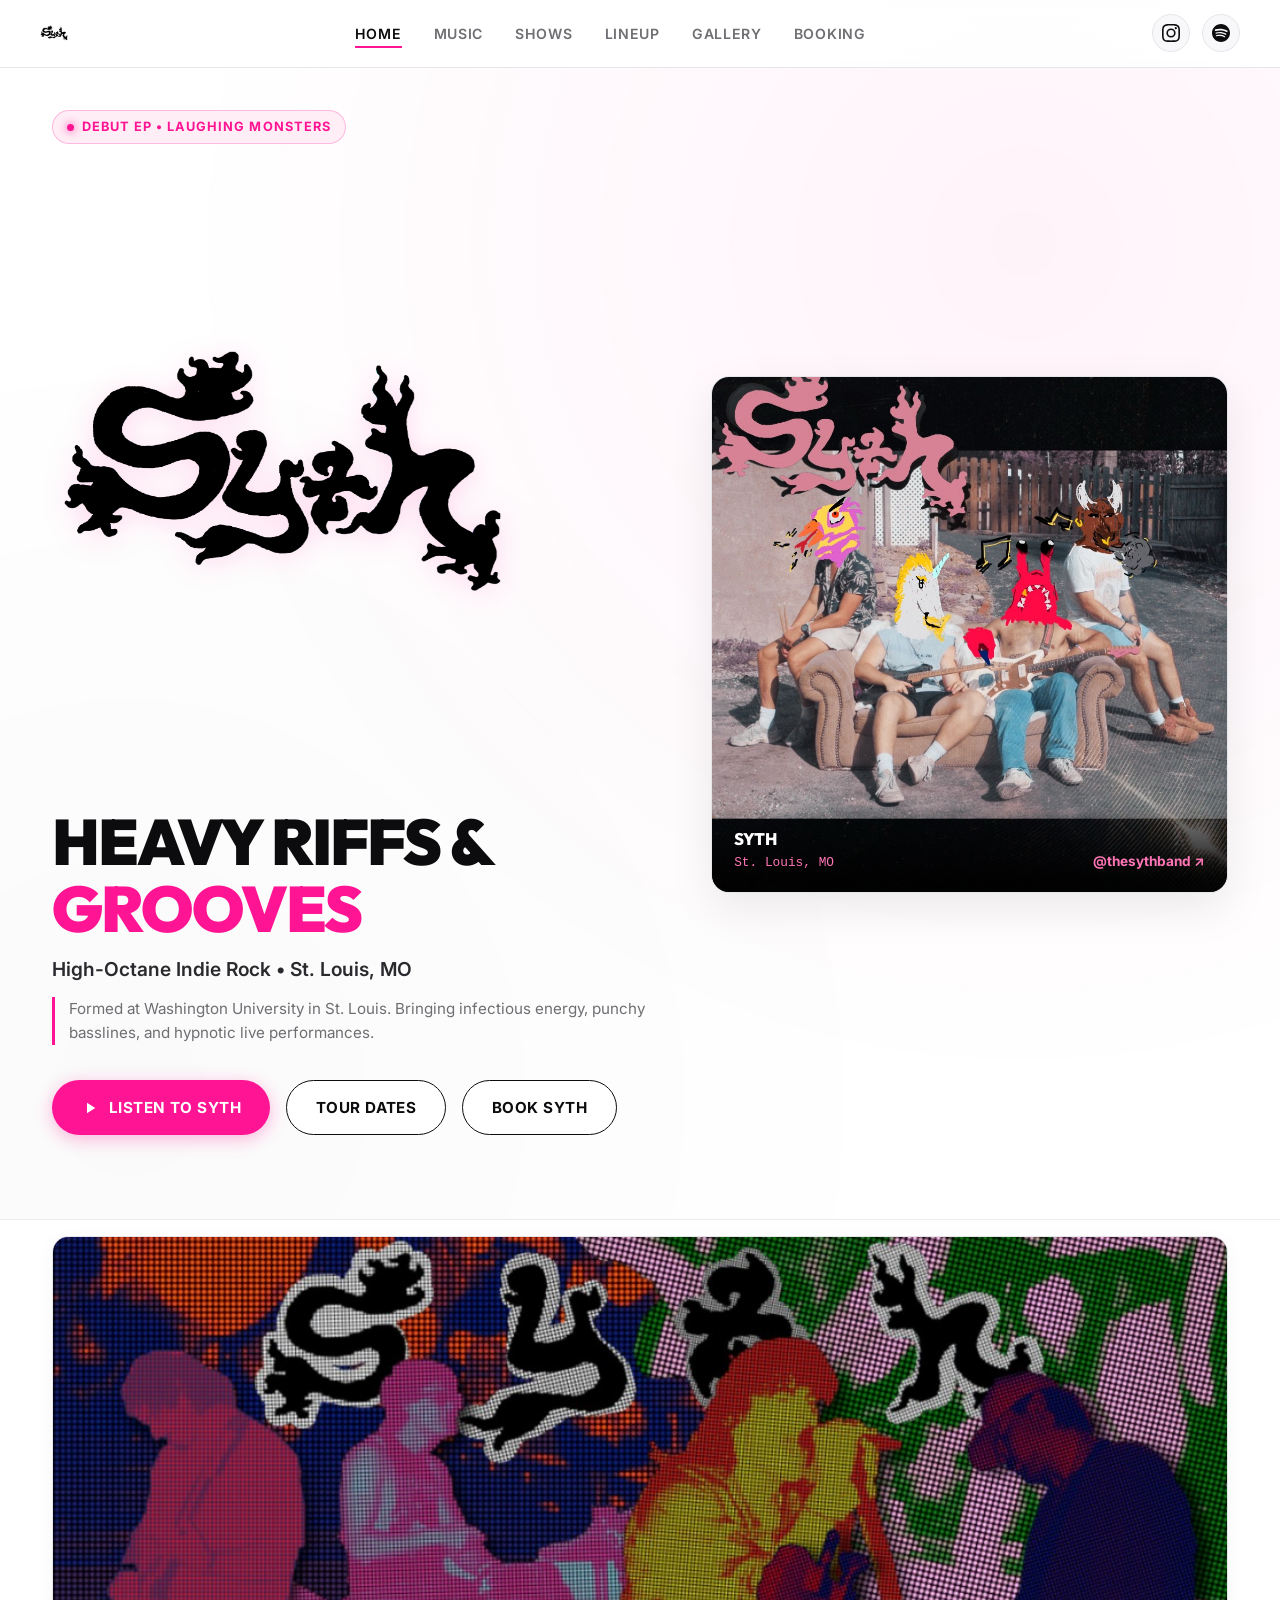
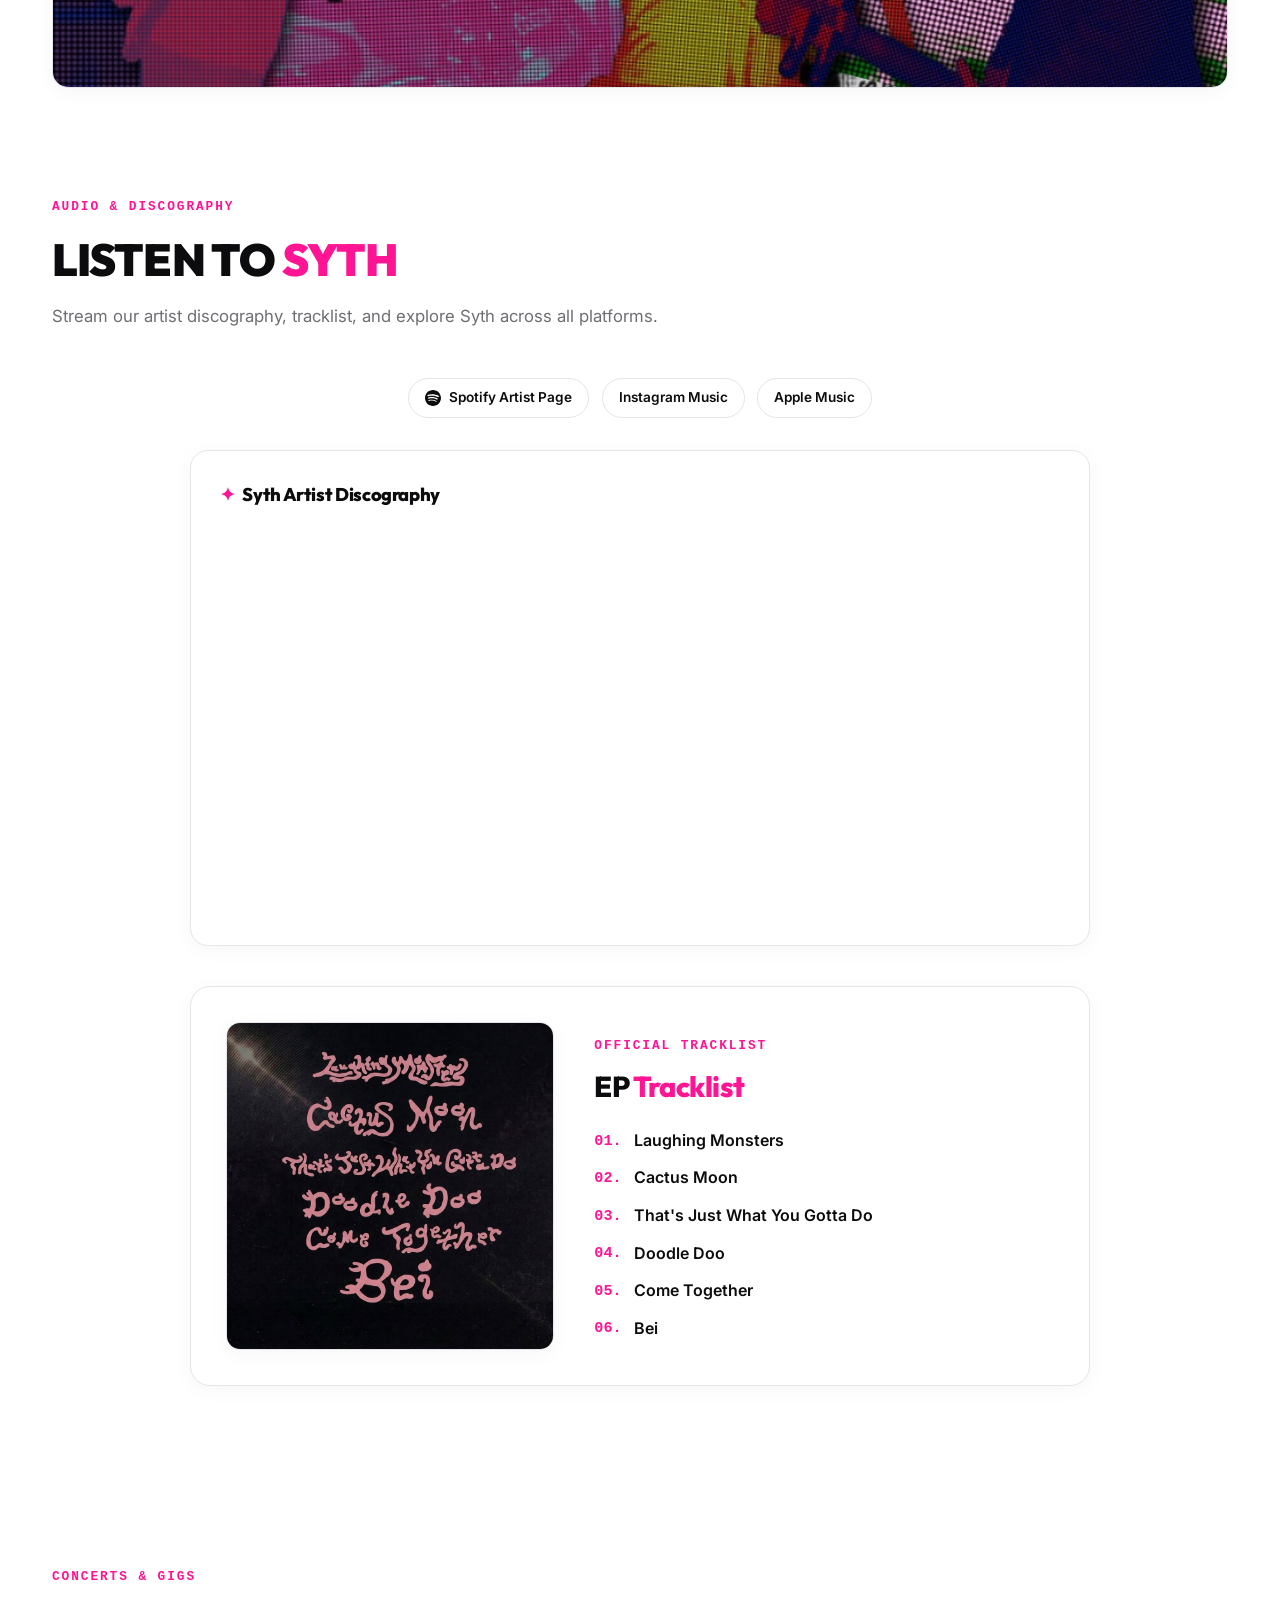
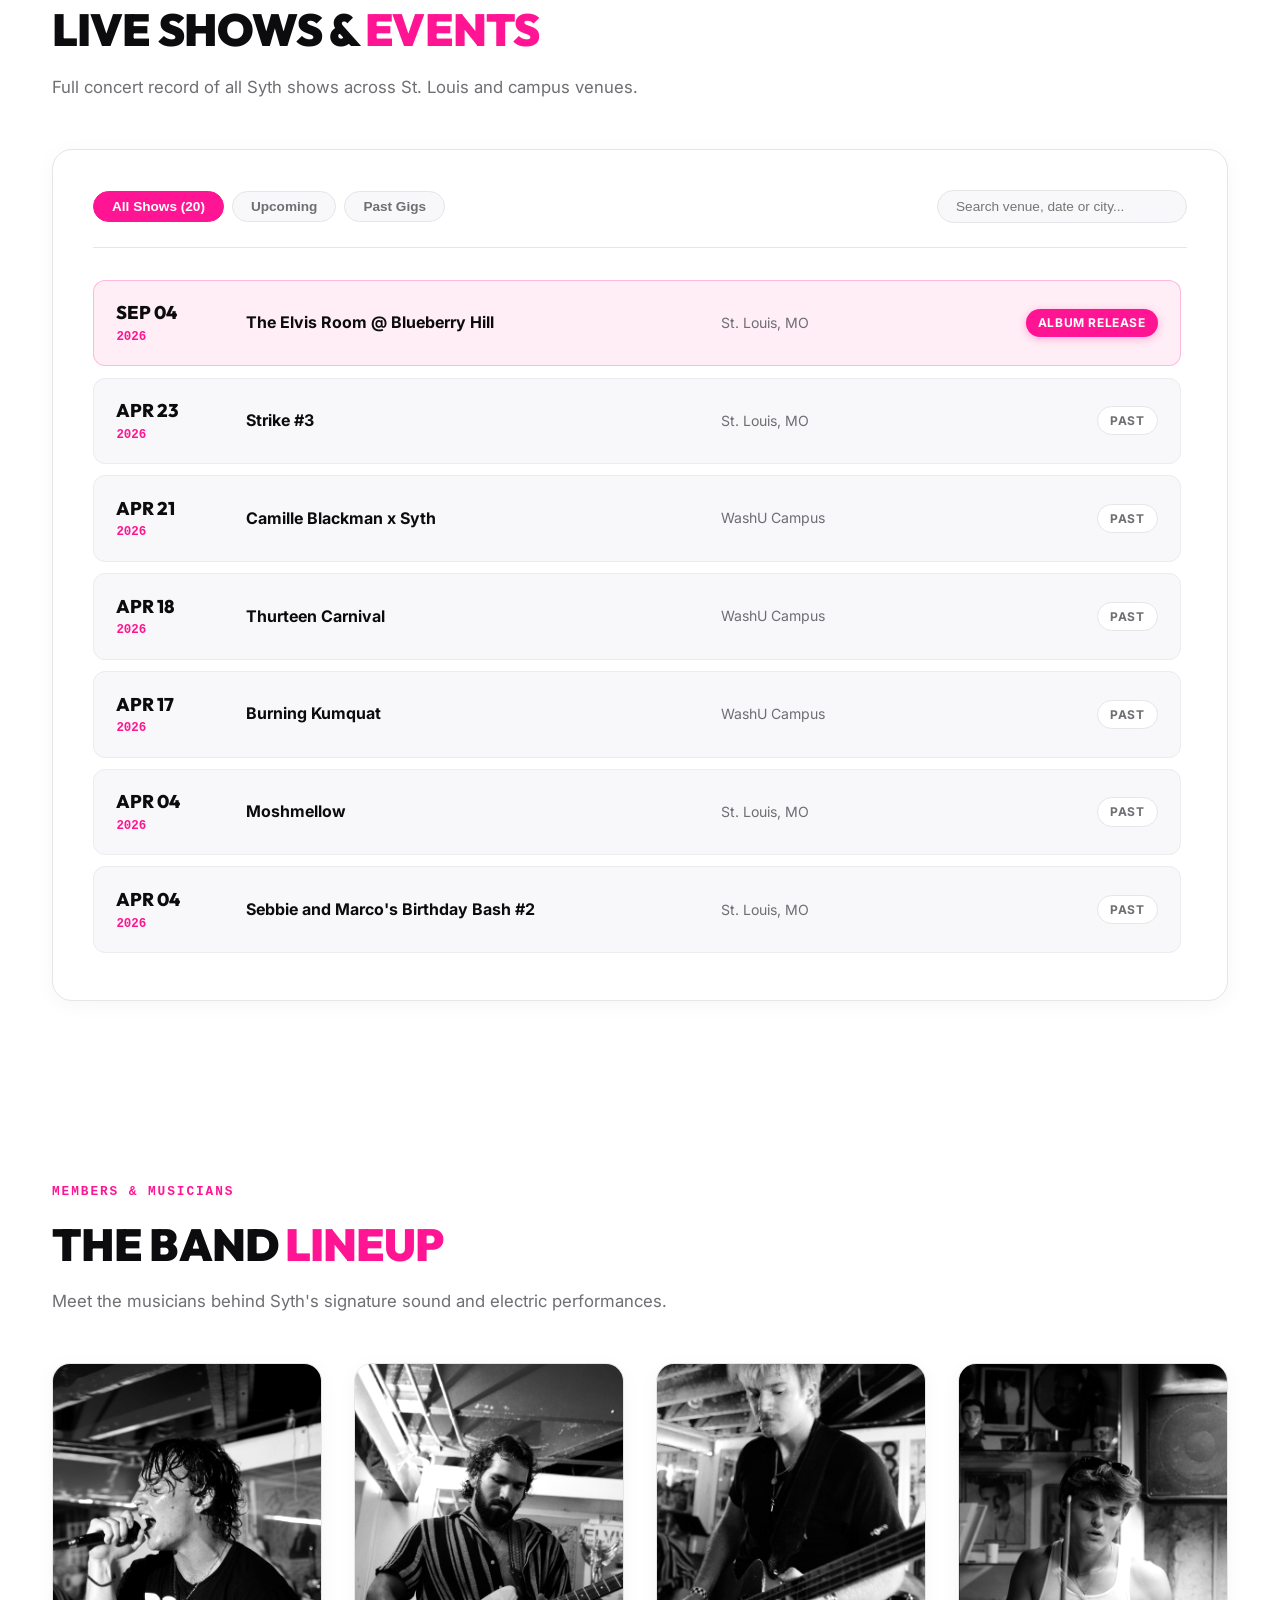
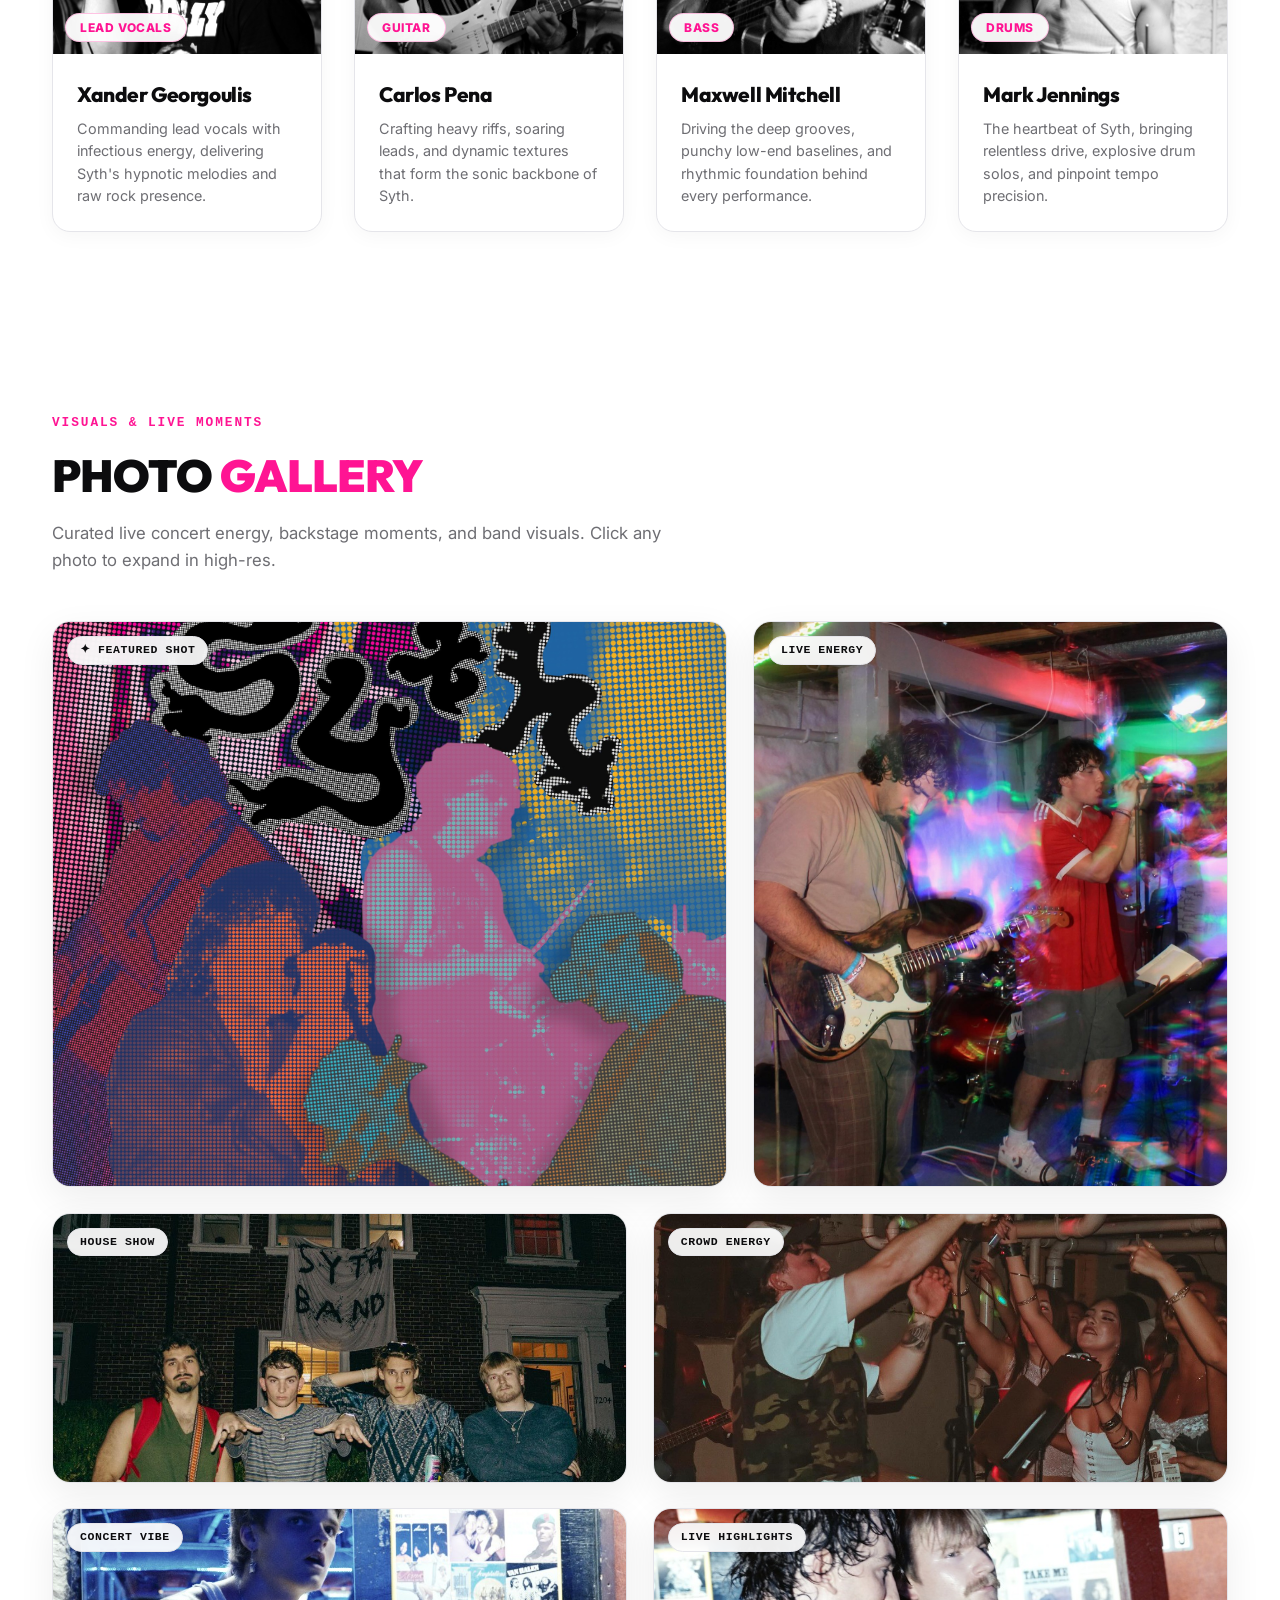
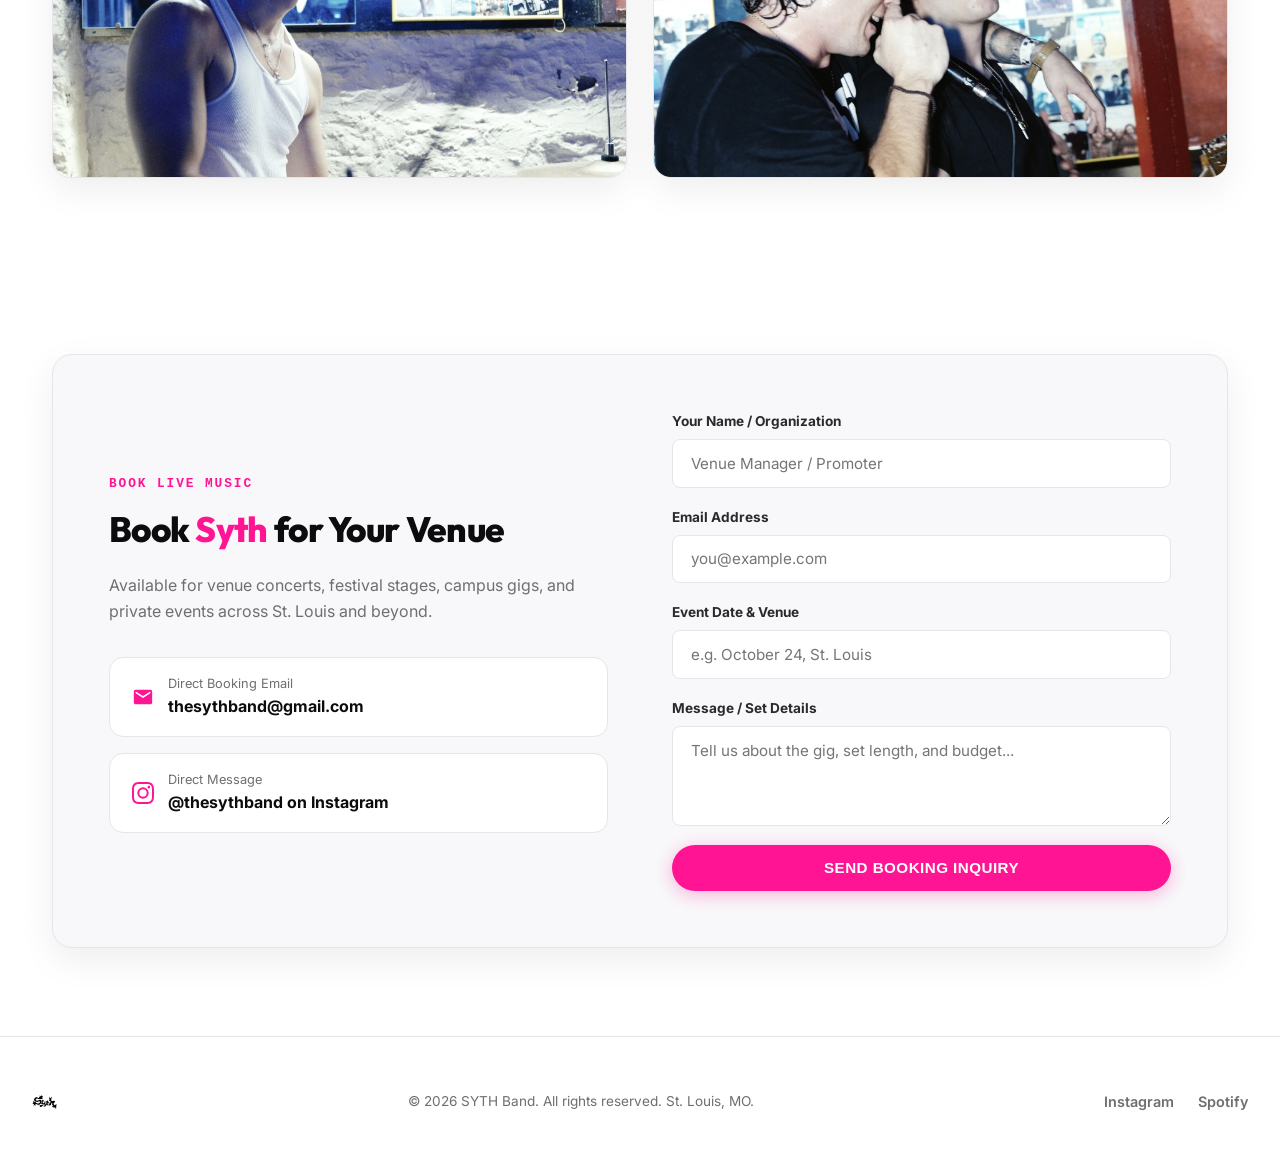
==== commit de8b481b: "Update Listen to Syth section: remove release section, move streaming tags and EP tracklist to music" ====
--- a/index.html
+++ b/index.html
@@ -28,7 +28,6 @@
 
         <ul class="nav-links" id="navLinks">
             <li><a href="#home" class="active">Home</a></li>
-            <li><a href="#release">Release</a></li>
             <li><a href="#music">Music</a></li>
             <li><a href="#shows">Shows</a></li>
             <li><a href="#lineup">Lineup</a></li>
@@ -57,7 +56,7 @@
             <div class="hero-text-side">
                 <div class="hero-badge">
                     <span class="pulse-dot"></span>
-                    Featured Single: Laughing Monsters
+                    Debut EP • Laughing Monsters
                 </div>
 
                 <!-- HANDWRITTEN LOGO BANNER (INTERACTIVE WITH LIGHTNING & FLOATING MUSICAL NOTES) -->
@@ -74,9 +73,9 @@
                 <p class="hero-tagline">Formed at Washington University in St. Louis. Bringing infectious energy, punchy basslines, and hypnotic live performances.</p>
                 
                 <div class="hero-actions">
-                    <a href="https://open.spotify.com/track/4hw96DBth2Yj653H2zSKX9?si=f58c2102350f4c40" target="_blank" class="btn-primary">
+                    <a href="#music" class="btn-primary">
                         <svg xmlns="http://www.w3.org/2000/svg" width="18" height="18" viewBox="0 0 24 24" fill="currentColor"><path d="M8 5v14l11-7z"/></svg>
-                        Stream Single
+                        Listen to Syth
                     </a>
                     <a href="#shows" class="btn-secondary">Tour Dates</a>
                     <a href="#contact" class="btn-secondary">Book Syth</a>
@@ -106,83 +105,48 @@
         </div>
     </div>
 
-    <!-- FEATURED RELEASE SECTION: LAUGHING MONSTERS & ALBUM PARTY -->
-    <section class="section-container" id="release">
-        <div class="section-header">
-            <span class="section-tag">Featured Single & Release Party</span>
-            <h2 class="section-title">Laughing <span>Monsters</span></h2>
-            <p class="section-subtitle">Listen to our featured single 'Laughing Monsters' and check out the official album tracklist and release party details.</p>
-        </div>
-
-        <div class="release-showcase">
-            <div class="album-poster-wrap">
-                <img src="assets/syth_album_poster.jpg" alt="Syth Album Release Party Poster - Blueberry Hill">
-            </div>
-
-            <div class="release-details">
-                <span class="release-badge">Featured Single & EP</span>
-                <h3 class="release-title">Laughing Monsters</h3>
-                <p class="release-desc">
-                    Stream our latest single "Laughing Monsters" on Spotify and join us live in The Elvis Room at Blueberry Hill for the official Album Release Party.
-                </p>
-
-                <!-- Spotify Embed for Laughing Monsters (Track ID: 4hw96DBth2Yj653H2zSKX9) -->
-                <div class="spotify-embed-card">
-                    <iframe style="border-radius:12px" src="https://open.spotify.com/embed/track/4hw96DBth2Yj653H2zSKX9?utm_source=generator&theme=0" width="100%" height="152" frameBorder="0" allowfullscreen="" allow="autoplay; clipboard-write; encrypted-media; fullscreen; picture-in-picture" loading="lazy"></iframe>
-                </div>
-
-                <div class="streaming-pills">
-                    <a href="https://open.spotify.com/track/4hw96DBth2Yj653H2zSKX9?si=f58c2102350f4c40" target="_blank" class="stream-pill">
-                        <svg viewBox="0 0 24 24"><path d="M12 0C5.376 0 0 5.376 0 12s5.376 12 12 12 12-5.376 12-12S18.624 0 12 0zm5.521 17.34c-.24.359-.66.48-1.021.24-2.82-1.74-6.36-2.101-10.561-1.141-.418.122-.779-.179-.899-.539-.12-.421.18-.78.54-.9 4.56-1.021 8.52-.6 11.64 1.32.42.18.479.659.301 1.02zm1.44-3.3c-.301.42-.841.6-1.262.3-3.239-1.98-8.159-2.58-11.939-1.38-.479.12-1.02-.12-1.14-.6-.12-.48.12-1.021.6-1.141 4.38-1.38 9.841-.719 13.561 1.56.42.24.54.84.18 1.261zm.123-3.42c-3.882-2.34-10.282-2.55-14.002-1.41-.6.18-1.24-.18-1.42-.78-.18-.6.18-1.24.78-1.42 4.26-1.29 11.34-1.05 15.84 1.62.54.3.72 1.02.42 1.56-.3.54-1.02.72-1.618.43z"/></svg>
-                        Spotify Artist Page
-                    </a>
-                    <a href="https://instagram.com/thesythband" target="_blank" class="stream-pill">Instagram Music</a>
-                    <a href="https://music.apple.com" target="_blank" class="stream-pill">Apple Music</a>
-                </div>
-            </div>
-        </div>
-
-        <!-- TRACKLIST HIGHLIGHT CARD -->
-        <div style="display: grid; grid-template-columns: 1fr 1.5fr; gap: 2rem; background: var(--bg-white); border: 1px solid var(--border-light); border-radius: 18px; padding: 2rem; align-items: center; box-shadow: var(--shadow-subtle);">
-            <div style="border-radius: 12px; overflow: hidden; border: 1px solid var(--border-light); max-width: 360px;">
-                <img src="assets/syth_tracklist.jpg" alt="Syth EP Tracklist Artwork" style="width: 100%; height: auto;">
-            </div>
-            <div>
-                <span class="section-tag">Official Tracklist</span>
-                <h3 style="font-size: 1.8rem; margin-bottom: 1rem;">EP <span>Tracklist</span></h3>
-                <ol style="margin-left: 1.2rem; display: flex; flex-direction: column; gap: 0.6rem; font-weight: 600; color: var(--text-black);">
-                    <li><span style="color:var(--pink-primary); font-family:var(--font-mono);">01.</span> Laughing Monsters</li>
-                    <li><span style="color:var(--pink-primary); font-family:var(--font-mono);">02.</span> Cactus Moon</li>
-                    <li><span style="color:var(--pink-primary); font-family:var(--font-mono);">03.</span> That's Just What You Gotta Do</li>
-                    <li><span style="color:var(--pink-primary); font-family:var(--font-mono);">04.</span> Doodle Doo</li>
-                    <li><span style="color:var(--pink-primary); font-family:var(--font-mono);">05.</span> Come Together</li>
-                    <li><span style="color:var(--pink-primary); font-family:var(--font-mono);">06.</span> Bei</li>
-                </ol>
-            </div>
-        </div>
-    </section>
-
     <!-- MUSIC & ARTIST PLAYLIST SECTION -->
     <section class="section-container" id="music">
         <div class="section-header">
             <span class="section-tag">Audio & Discography</span>
             <h2 class="section-title">Listen to <span>Syth</span></h2>
-            <p class="section-subtitle">Stream our featured tracks, full artist discography, and live jam recordings on Spotify.</p>
-        </div>
-
-        <div class="music-grid">
-            <div class="music-card">
-                <div class="music-card-header">
-                    <h3 class="music-card-title"><span>✦</span> Laughing Monsters (Single)</h3>
-                </div>
-                <iframe style="border-radius:12px" src="https://open.spotify.com/embed/track/4hw96DBth2Yj653H2zSKX9?utm_source=generator&theme=0" width="100%" height="352" frameBorder="0" allowfullscreen="" allow="autoplay; clipboard-write; encrypted-media; fullscreen; picture-in-picture" loading="lazy"></iframe>
-            </div>
-
-            <div class="music-card">
-                <div class="music-card-header">
-                    <h3 class="music-card-title"><span>✦</span> Syth Artist Discography</h3>
-                </div>
-                <iframe style="border-radius:12px;" src="https://open.spotify.com/embed/artist/0p44aoEYj3qalNO6jrQFuD?utm_source=generator&theme=0" width="100%" height="352" frameborder="0" allowfullscreen="" allow="autoplay; clipboard-write; encrypted-media; fullscreen; picture-in-picture" loading="lazy"></iframe>
+            <p class="section-subtitle">Stream our artist discography, tracklist, and explore Syth across all platforms.</p>
+        </div>
+
+        <div class="music-streaming-bar">
+            <div class="streaming-pills">
+                <a href="https://open.spotify.com/artist/0p44aoEYj3qalNO6jrQFuD" target="_blank" class="stream-pill">
+                    <svg viewBox="0 0 24 24"><path d="M12 0C5.376 0 0 5.376 0 12s5.376 12 12 12 12-5.376 12-12S18.624 0 12 0zm5.521 17.34c-.24.359-.66.48-1.021.24-2.82-1.74-6.36-2.101-10.561-1.141-.418.122-.779-.179-.899-.539-.12-.421.18-.78.54-.9 4.56-1.021 8.52-.6 11.64 1.32.42.18.479.659.301 1.02zm1.44-3.3c-.301.42-.841.6-1.262.3-3.239-1.98-8.159-2.58-11.939-1.38-.479.12-1.02-.12-1.14-.6-.12-.48.12-1.021.6-1.141 4.38-1.38 9.841-.719 13.561 1.56.42.24.54.84.18 1.261zm.123-3.42c-3.882-2.34-10.282-2.55-14.002-1.41-.6.18-1.24-.18-1.42-.78-.18-.6.18-1.24.78-1.42 4.26-1.29 11.34-1.05 15.84 1.62.54.3.72 1.02.42 1.56-.3.54-1.02.72-1.618.43z"/></svg>
+                    Spotify Artist Page
+                </a>
+                <a href="https://instagram.com/thesythband" target="_blank" class="stream-pill">Instagram Music</a>
+                <a href="https://music.apple.com" target="_blank" class="stream-pill">Apple Music</a>
+            </div>
+        </div>
+
+        <div class="music-card music-card-featured">
+            <div class="music-card-header">
+                <h3 class="music-card-title"><span>✦</span> Syth Artist Discography</h3>
+            </div>
+            <iframe style="border-radius:12px;" src="https://open.spotify.com/embed/artist/0p44aoEYj3qalNO6jrQFuD?utm_source=generator&theme=0" width="100%" height="380" frameborder="0" allowfullscreen="" allow="autoplay; clipboard-write; encrypted-media; fullscreen; picture-in-picture" loading="lazy"></iframe>
+        </div>
+
+        <!-- EP TRACKLIST CARD -->
+        <div class="ep-tracklist-card">
+            <div class="ep-tracklist-img-wrap">
+                <img src="assets/syth_tracklist.jpg" alt="Syth EP Tracklist Artwork">
+            </div>
+            <div class="ep-tracklist-content">
+                <span class="section-tag">Official Tracklist</span>
+                <h3>EP <span>Tracklist</span></h3>
+                <ol class="ep-tracklist-ol">
+                    <li><span class="track-num">01.</span> Laughing Monsters</li>
+                    <li><span class="track-num">02.</span> Cactus Moon</li>
+                    <li><span class="track-num">03.</span> That's Just What You Gotta Do</li>
+                    <li><span class="track-num">04.</span> Doodle Doo</li>
+                    <li><span class="track-num">05.</span> Come Together</li>
+                    <li><span class="track-num">06.</span> Bei</li>
+                </ol>
             </div>
         </div>
     </section>
--- a/style.css
+++ b/style.css
@@ -683,6 +683,16 @@
    MUSIC & DISCOGRAPHY SECTION
    ========================================================================== */
 
+.music-streaming-bar {
+    display: flex;
+    justify-content: center;
+    margin-bottom: 2rem;
+}
+
+.music-streaming-bar .streaming-pills {
+    justify-content: center;
+}
+
 .music-grid {
     display: grid;
     grid-template-columns: repeat(auto-fit, minmax(320px, 1fr));
@@ -698,6 +708,12 @@
     transition: var(--transition-smooth);
 }
 
+.music-card-featured {
+    max-width: 900px;
+    margin: 0 auto;
+    width: 100%;
+}
+
 .music-card:hover {
     border-color: var(--pink-primary);
     box-shadow: 0 12px 30px rgba(255, 20, 147, 0.12);
@@ -721,6 +737,84 @@
 
 .music-card-title span {
     color: var(--pink-primary);
+}
+
+/* EP TRACKLIST CARD */
+.ep-tracklist-card {
+    display: grid;
+    grid-template-columns: 1fr 1.4fr;
+    gap: 2.5rem;
+    background: var(--bg-white);
+    border: 1px solid var(--border-light);
+    border-radius: 20px;
+    padding: 2.2rem;
+    align-items: center;
+    box-shadow: var(--shadow-subtle);
+    max-width: 900px;
+    margin: 2.5rem auto 0;
+    transition: var(--transition-smooth);
+}
+
+.ep-tracklist-card:hover {
+    border-color: var(--pink-primary);
+    box-shadow: 0 12px 30px rgba(255, 20, 147, 0.1);
+    transform: translateY(-2px);
+}
+
+.ep-tracklist-img-wrap {
+    border-radius: 14px;
+    overflow: hidden;
+    border: 1px solid var(--border-light);
+    box-shadow: var(--shadow-subtle);
+}
+
+.ep-tracklist-img-wrap img {
+    width: 100%;
+    height: auto;
+    display: block;
+}
+
+.ep-tracklist-content h3 {
+    font-size: 1.8rem;
+    font-weight: 800;
+    margin-bottom: 1.2rem;
+}
+
+.ep-tracklist-content h3 span {
+    color: var(--pink-primary);
+}
+
+.ep-tracklist-ol {
+    margin-left: 0;
+    padding-left: 0;
+    list-style: none;
+    display: flex;
+    flex-direction: column;
+    gap: 0.75rem;
+}
+
+.ep-tracklist-ol li {
+    display: flex;
+    align-items: center;
+    gap: 12px;
+    font-weight: 600;
+    font-size: 1rem;
+    color: var(--text-black);
+}
+
+.ep-tracklist-ol .track-num {
+    color: var(--pink-primary);
+    font-family: var(--font-mono);
+    font-size: 0.95rem;
+    font-weight: 700;
+}
+
+@media (max-width: 768px) {
+    .ep-tracklist-card {
+        grid-template-columns: 1fr;
+        gap: 1.5rem;
+        padding: 1.5rem;
+    }
 }
 
 /* ==========================================================================
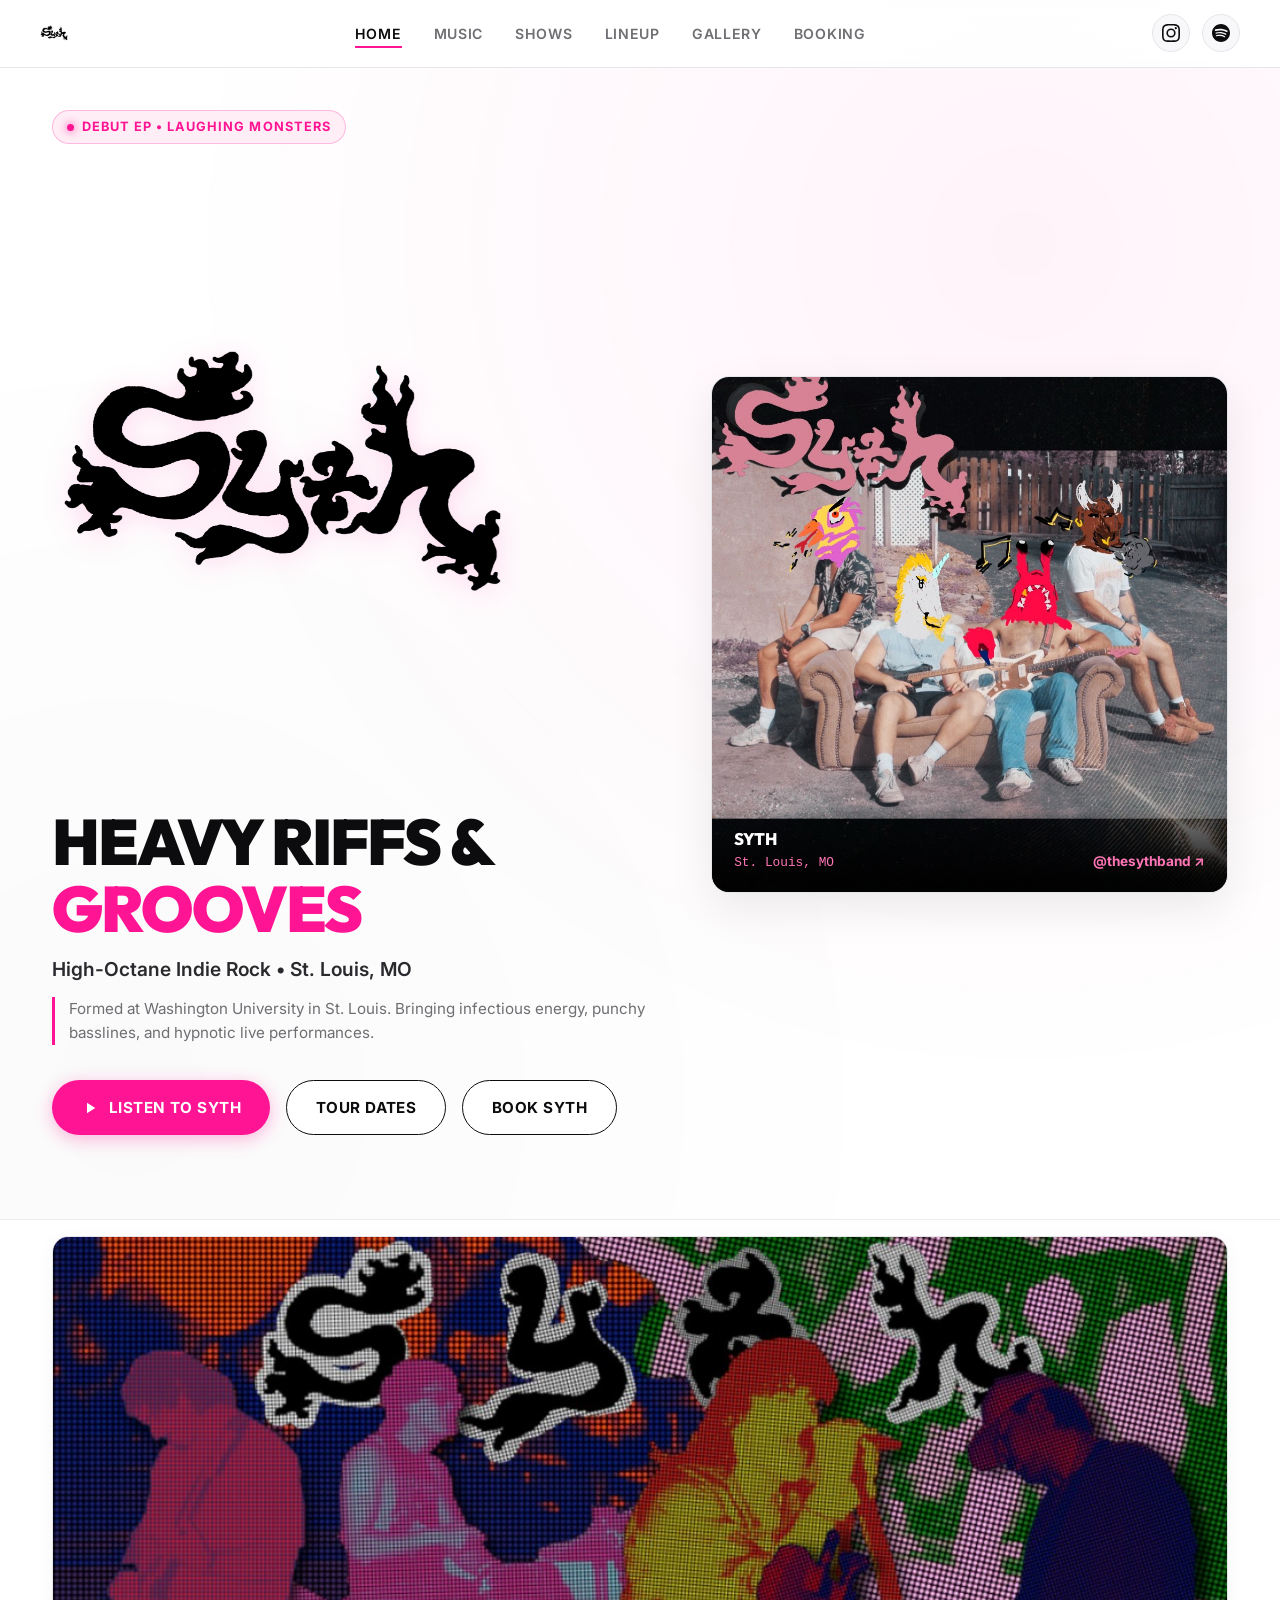
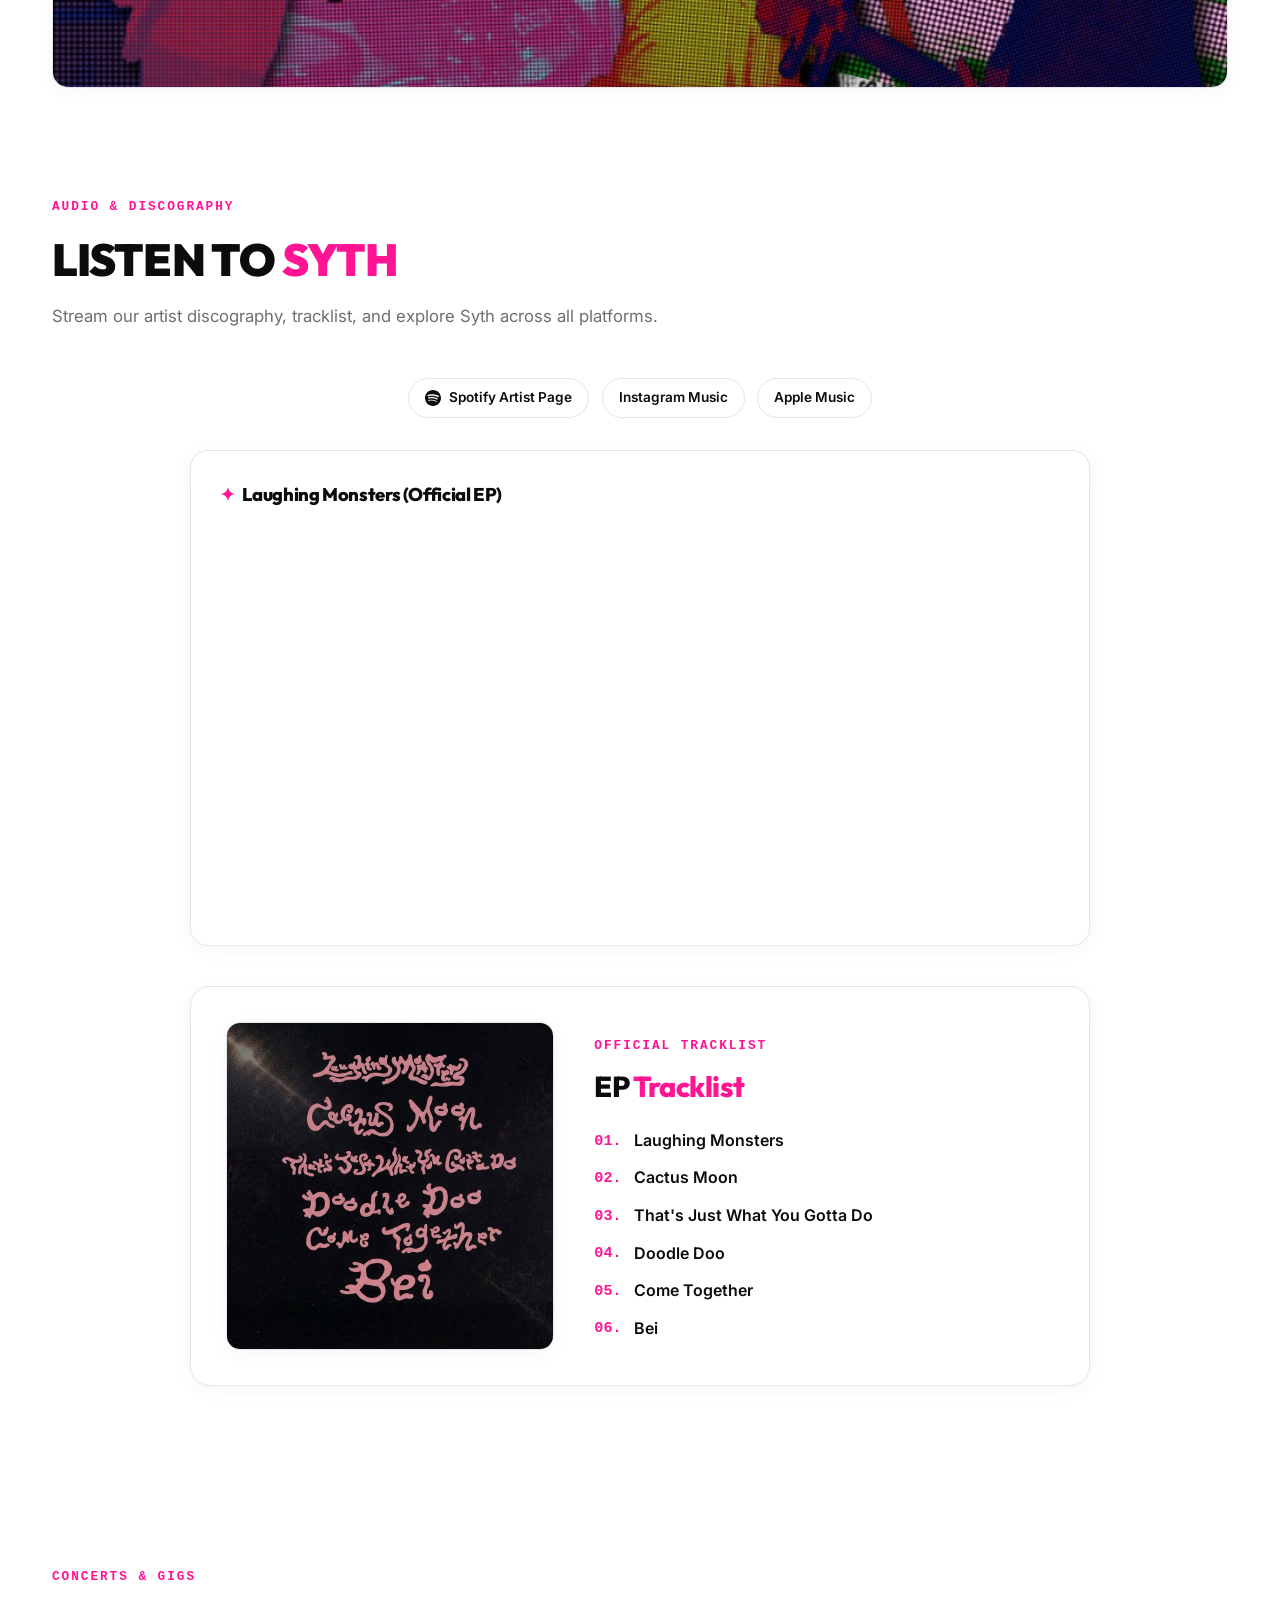
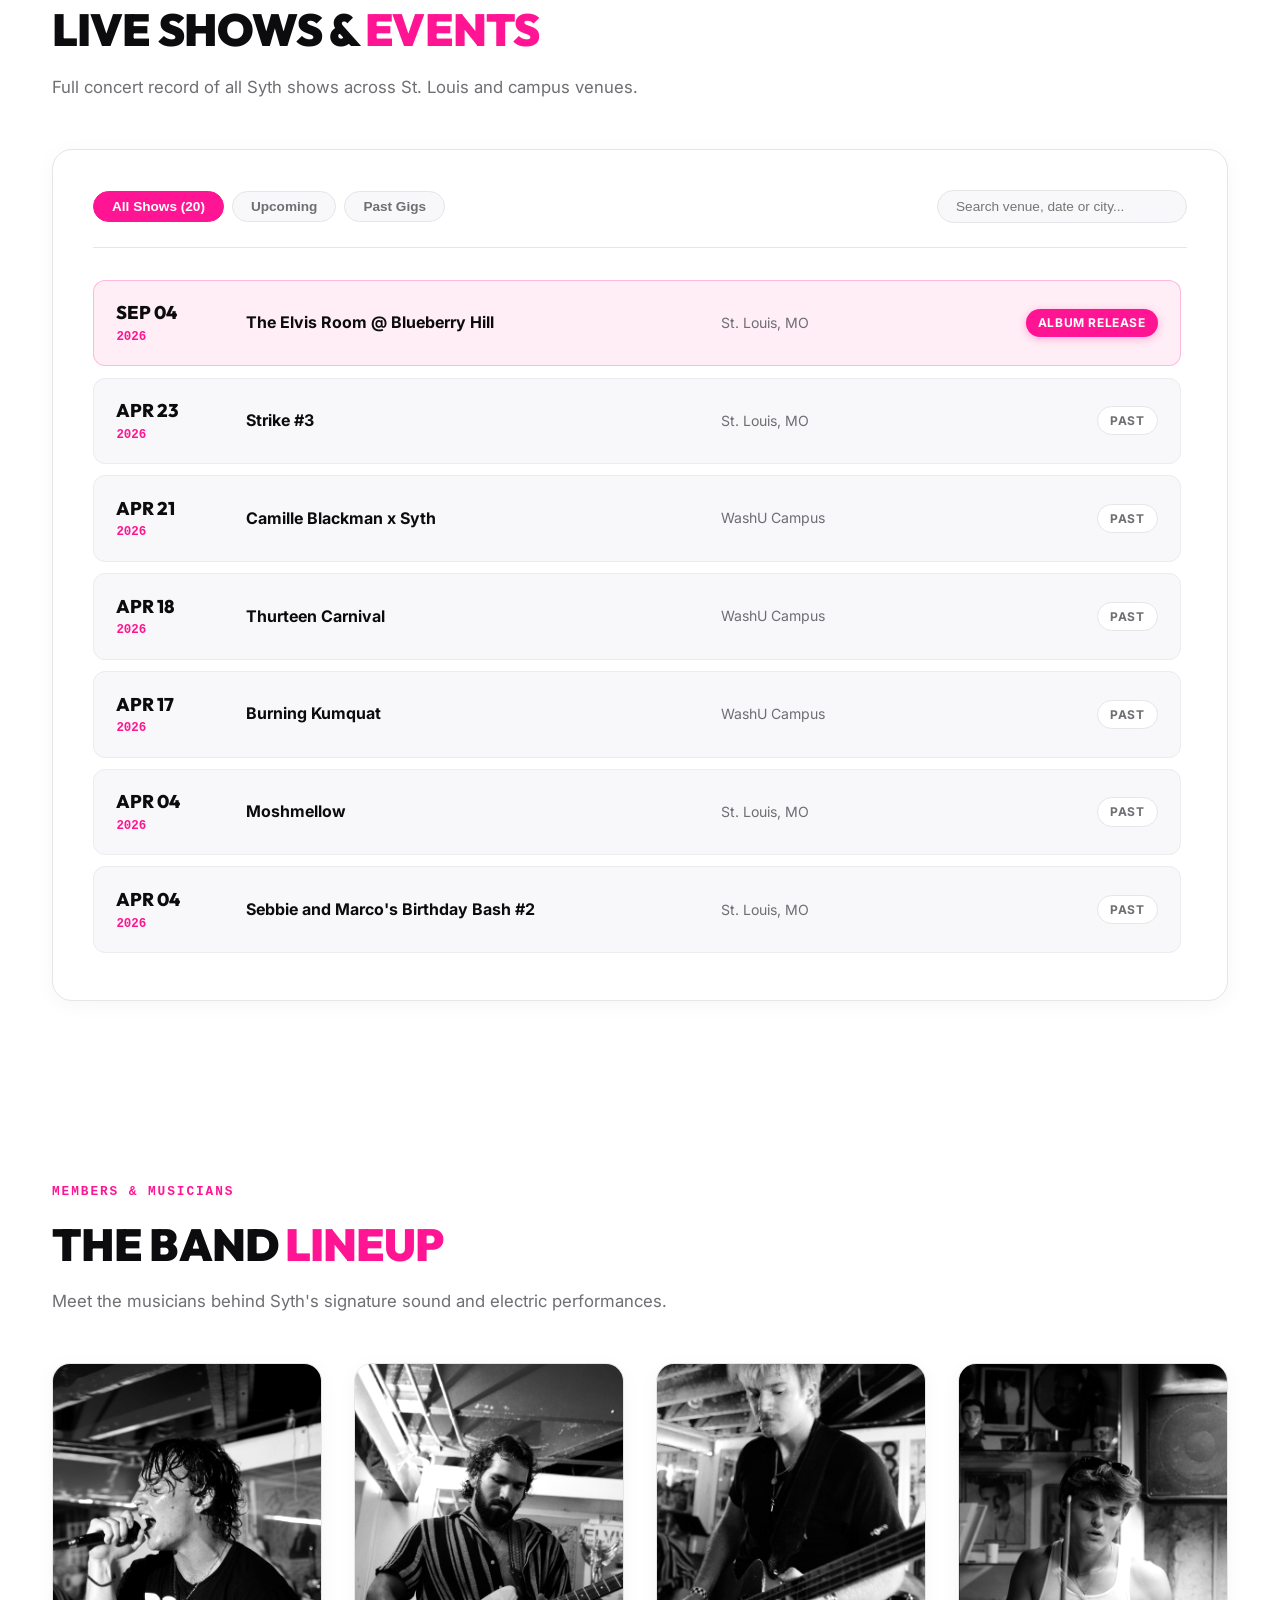
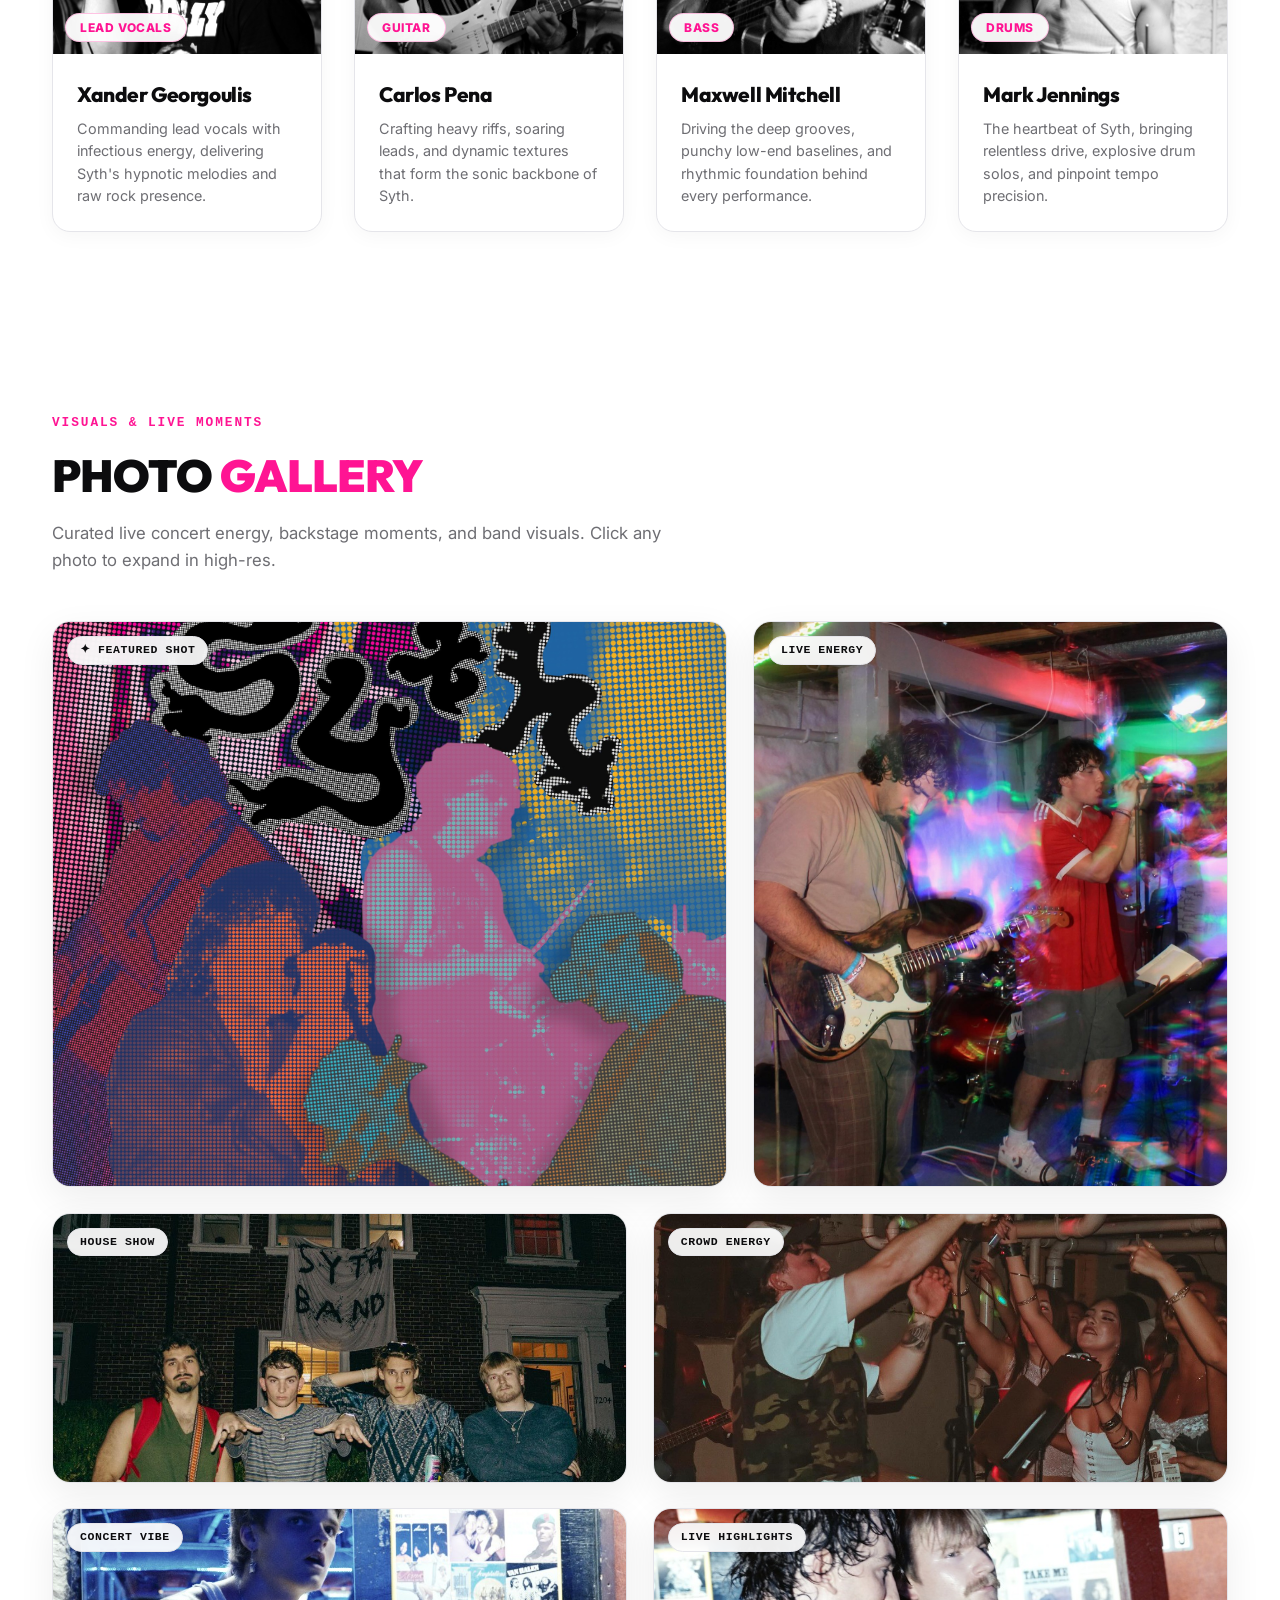
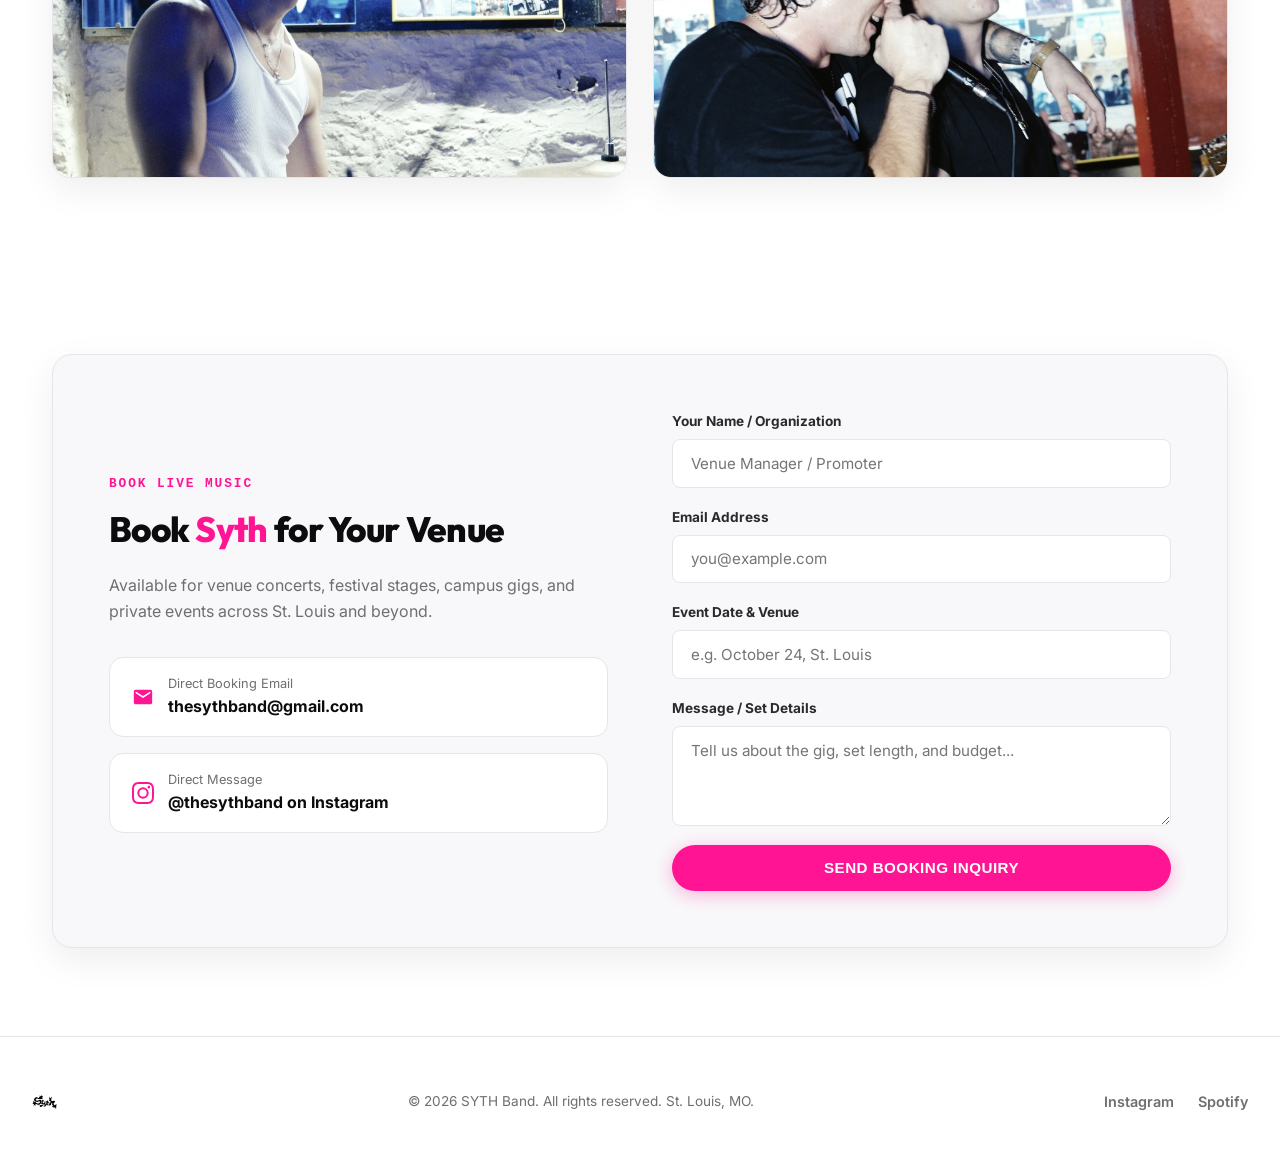
==== commit f1af543c: "Update Spotify player to embed Laughing Monsters EP album" ====
--- a/index.html
+++ b/index.html
@@ -120,15 +120,15 @@
                     Spotify Artist Page
                 </a>
                 <a href="https://instagram.com/thesythband" target="_blank" class="stream-pill">Instagram Music</a>
-                <a href="https://music.apple.com" target="_blank" class="stream-pill">Apple Music</a>
+                <a href="https://music.apple.com/us/artist/syth/1865097525" target="_blank" class="stream-pill">Apple Music</a>
             </div>
         </div>
 
         <div class="music-card music-card-featured">
             <div class="music-card-header">
-                <h3 class="music-card-title"><span>✦</span> Syth Artist Discography</h3>
-            </div>
-            <iframe style="border-radius:12px;" src="https://open.spotify.com/embed/artist/0p44aoEYj3qalNO6jrQFuD?utm_source=generator&theme=0" width="100%" height="380" frameborder="0" allowfullscreen="" allow="autoplay; clipboard-write; encrypted-media; fullscreen; picture-in-picture" loading="lazy"></iframe>
+                <h3 class="music-card-title"><span>✦</span> Laughing Monsters (Official EP)</h3>
+            </div>
+            <iframe style="border-radius:12px;" src="https://open.spotify.com/embed/album/1ZSmxAa7aJP0SbMxgvZips?utm_source=generator&theme=0" width="100%" height="380" frameborder="0" allowfullscreen="" allow="autoplay; clipboard-write; encrypted-media; fullscreen; picture-in-picture" loading="lazy"></iframe>
         </div>
 
         <!-- EP TRACKLIST CARD -->
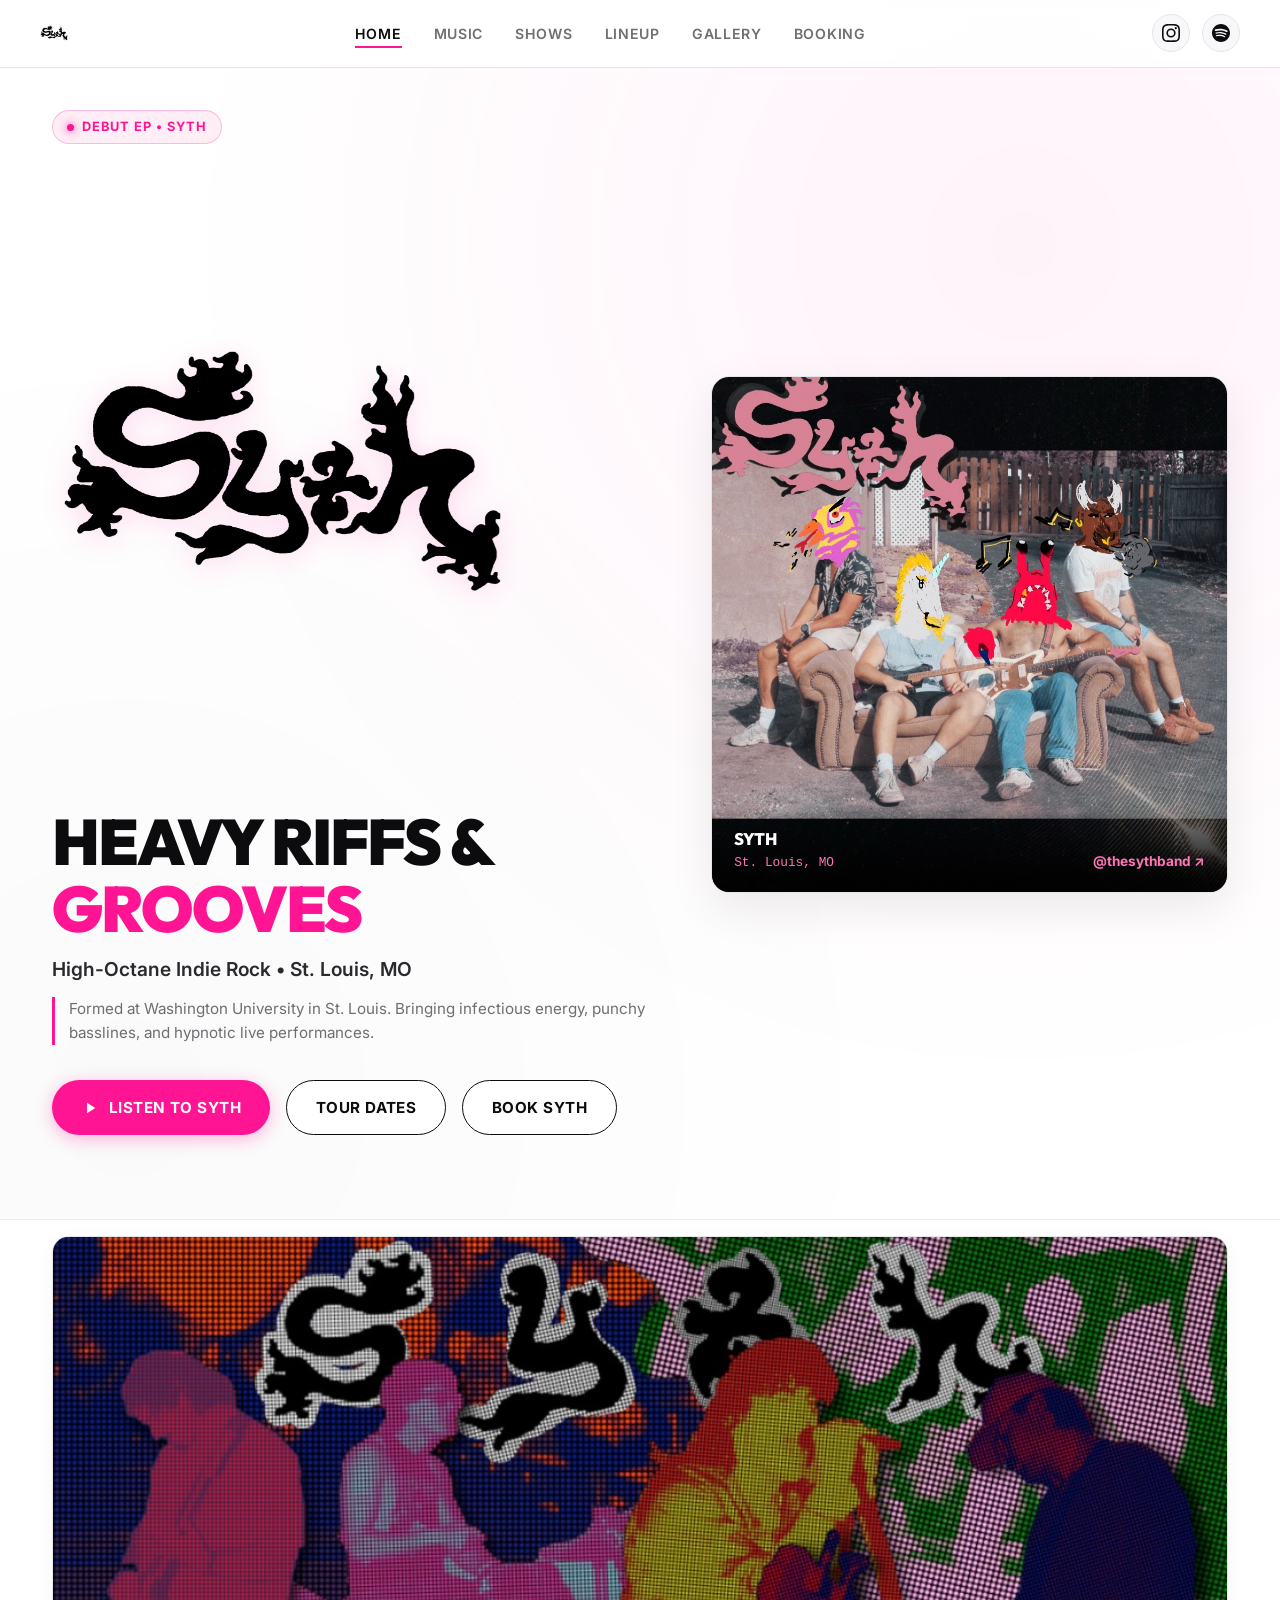
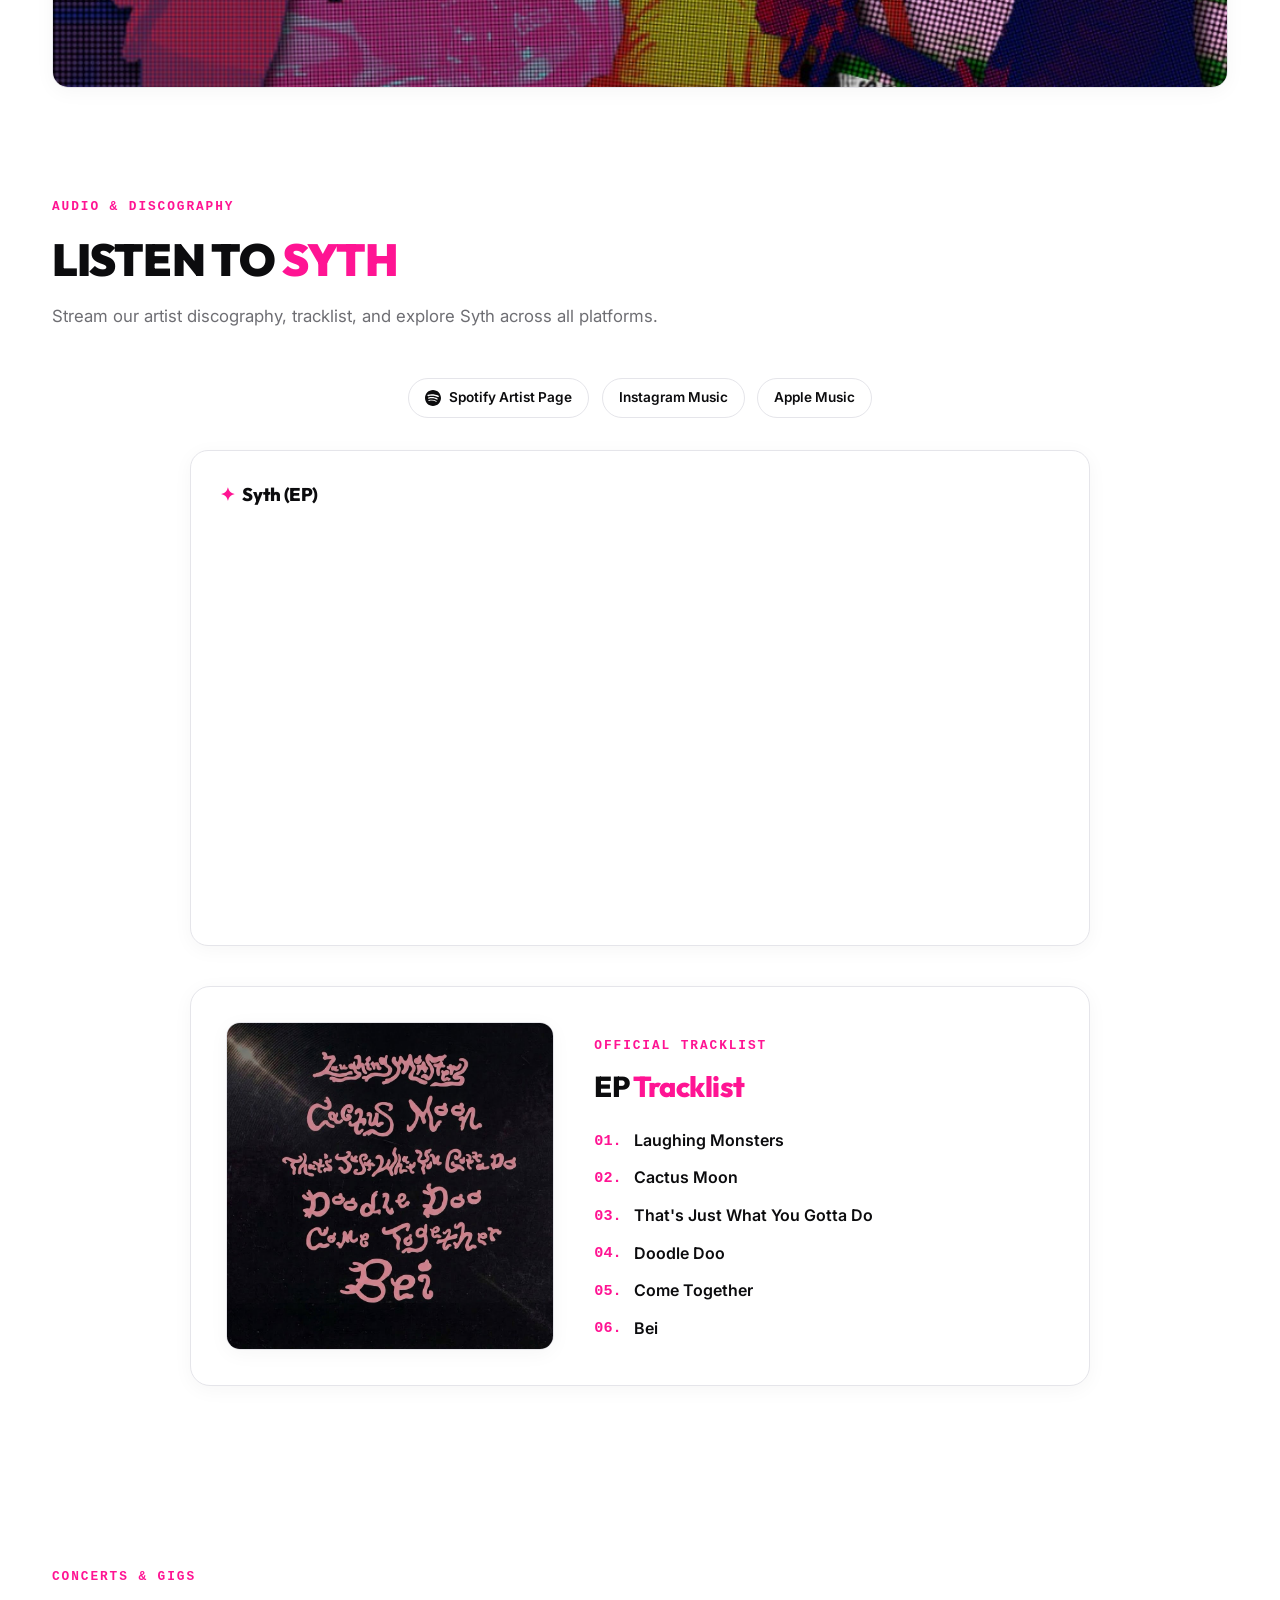
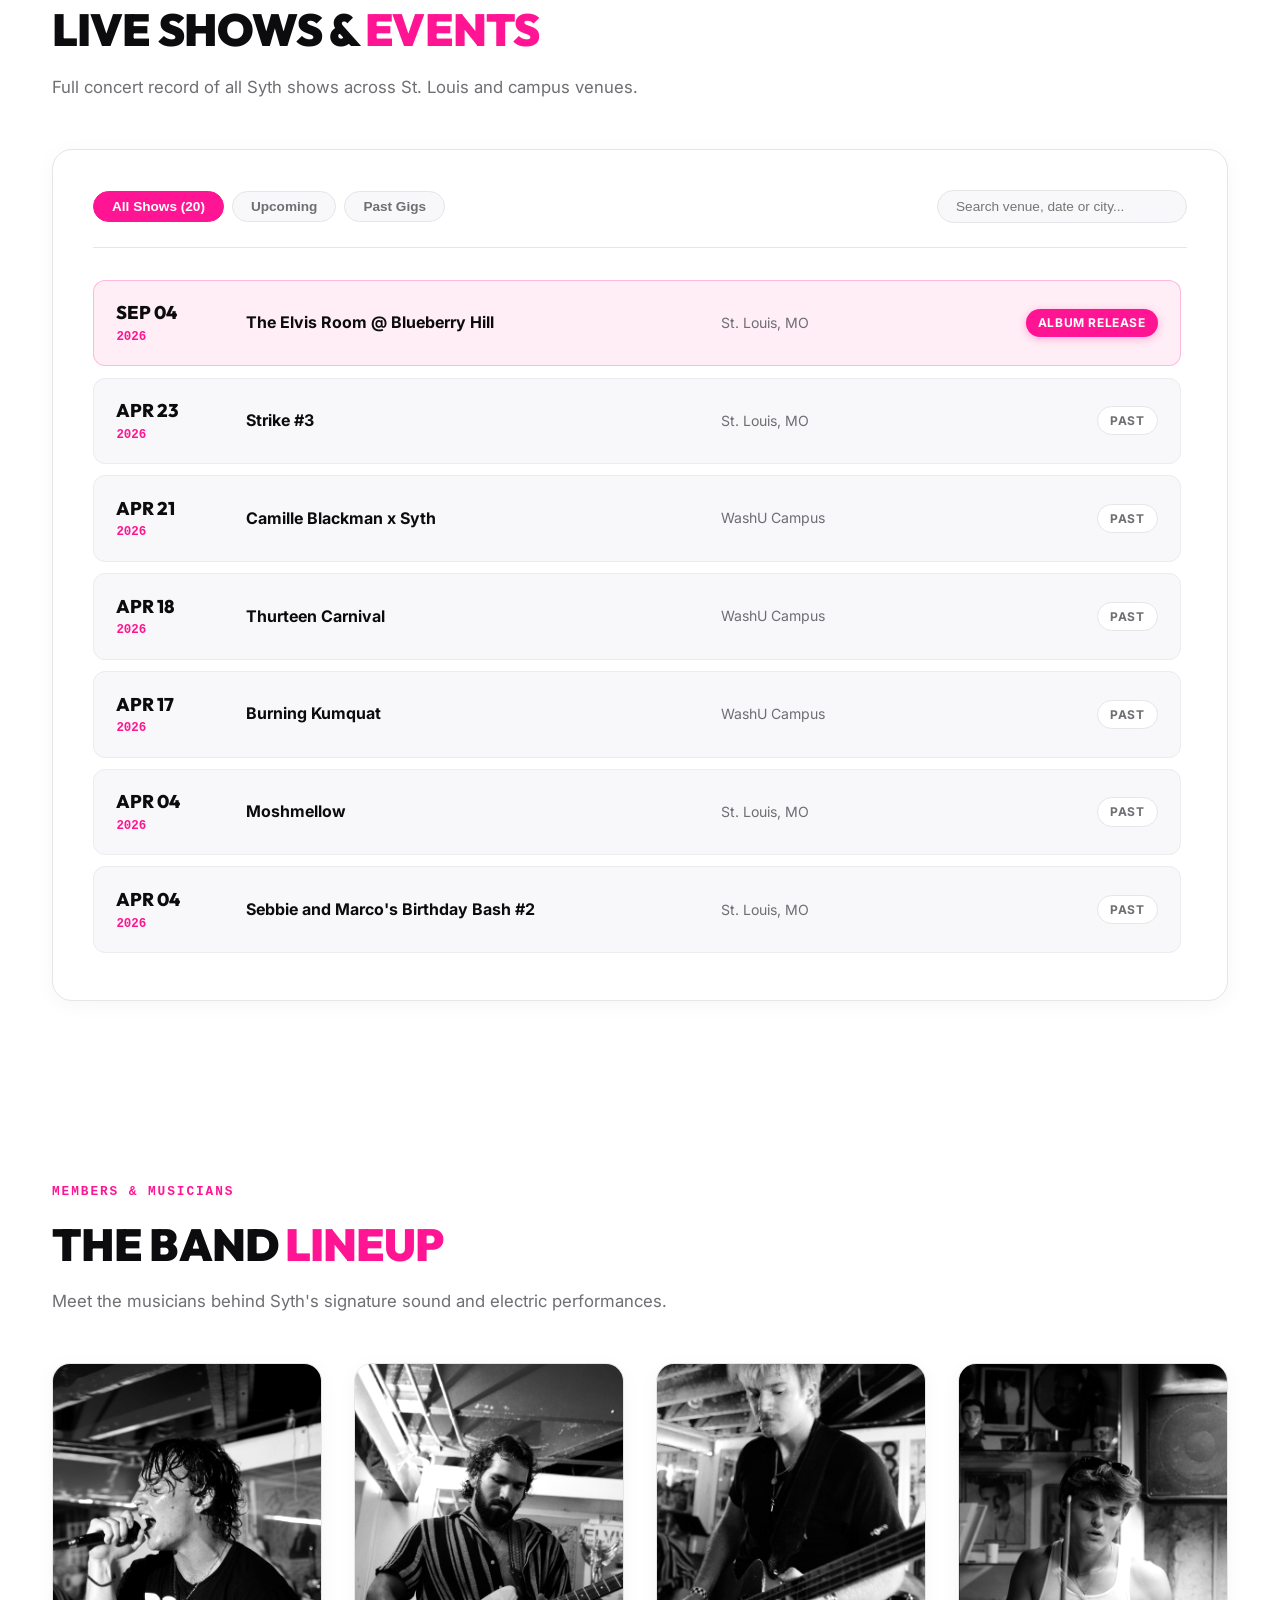
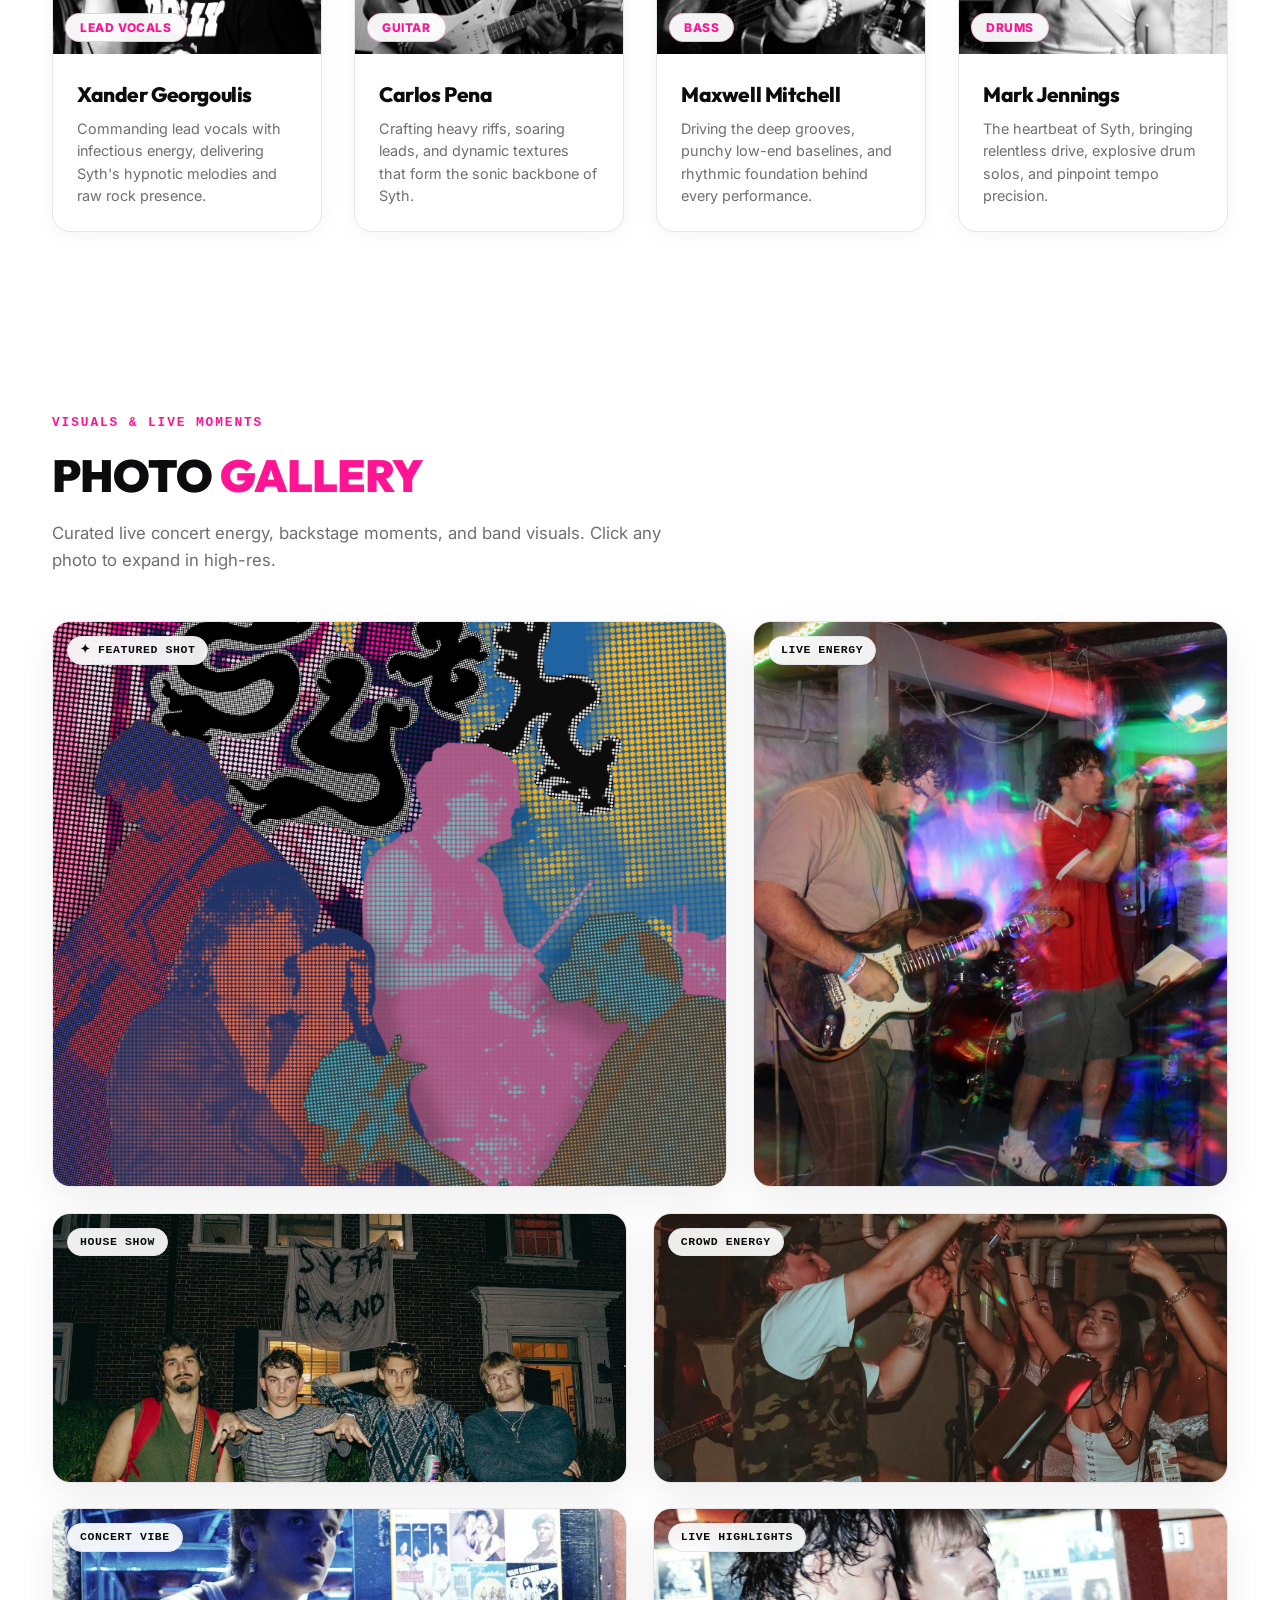
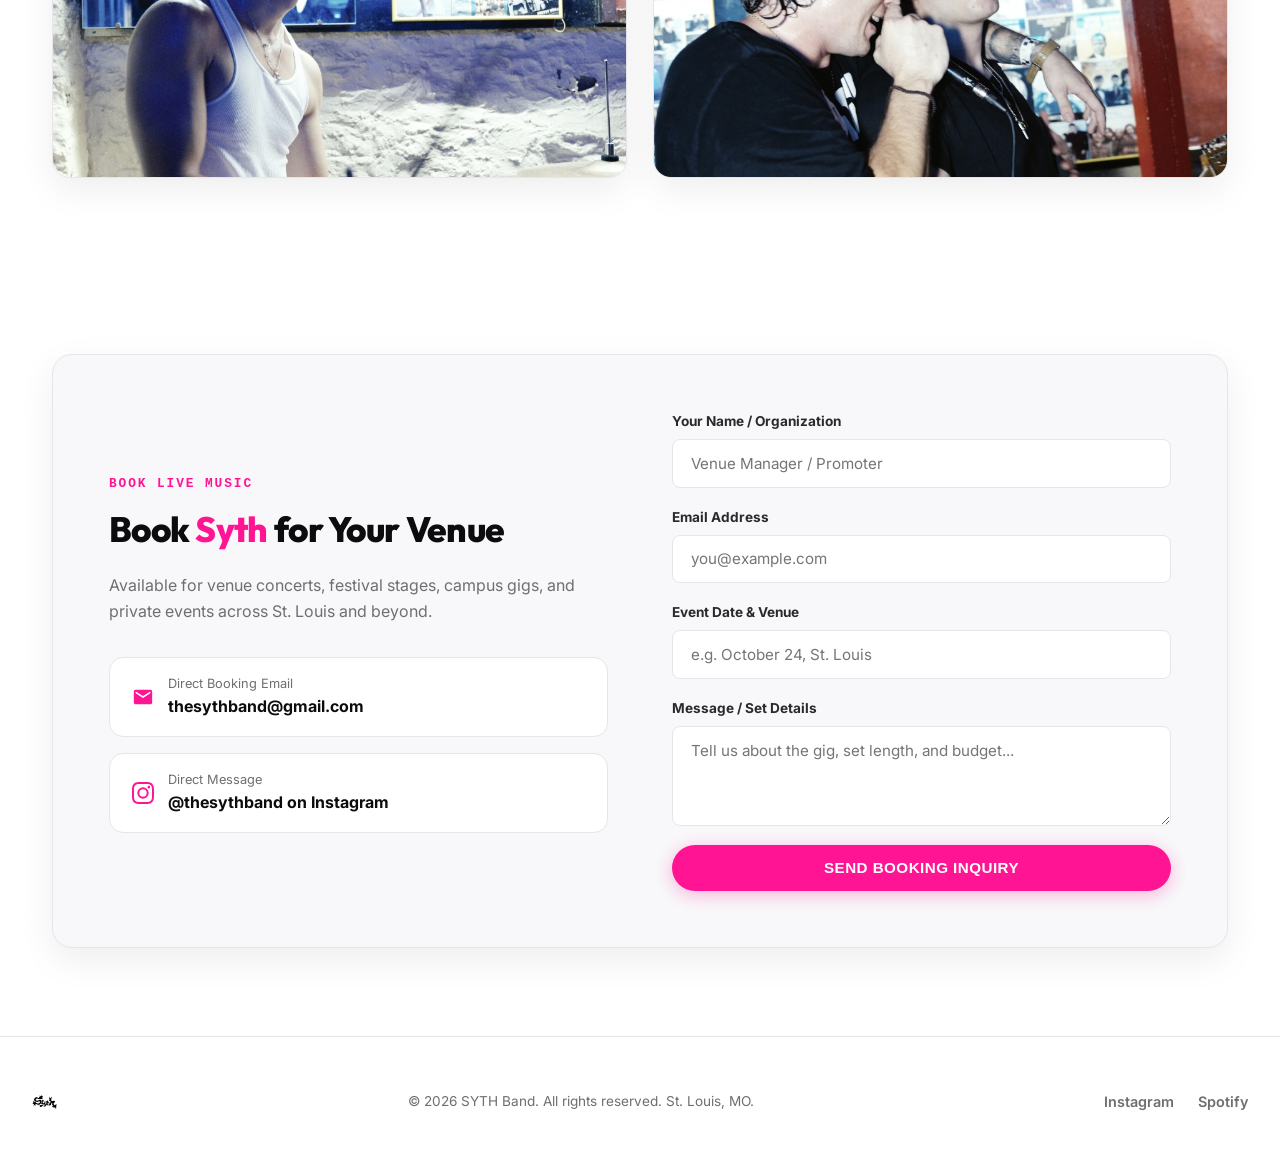
==== commit 67176adc: "Update meta description, hero badge, and music title to Syth (EP)" ====
--- a/index.html
+++ b/index.html
@@ -1,23 +1,28 @@
 <!DOCTYPE html>
 <html lang="en">
+
 <head>
     <meta charset="UTF-8">
     <meta name="viewport" content="width=device-width, initial-scale=1.0">
     <title>SYTH | Official Band Website</title>
-    <meta name="description" content="Official website for Syth - Heavy riffs and hypnotic grooves formed at WashU in St. Louis. Stream 'Laughing Monsters', tour dates, lineup, and booking.">
-    
+    <meta name="description"
+        content="Official website for Syth - 4 guys looking to jam - formed at WashU in St. Louis. Stream 'Syth', tour dates, lineup, and booking.">
+
     <!-- Google Fonts -->
     <link rel="preconnect" href="https://fonts.googleapis.com">
     <link rel="preconnect" href="https://fonts.gstatic.com" crossorigin>
-    <link href="https://fonts.googleapis.com/css2?family=Outfit:wght@300;400;600;800;900&family=Inter:wght@300;400;500;600;700&family=Space+Grotesk:wght@500;700&display=swap" rel="stylesheet">
-    
+    <link
+        href="https://fonts.googleapis.com/css2?family=Outfit:wght@300;400;600;800;900&family=Inter:wght@300;400;500;600;700&family=Space+Grotesk:wght@500;700&display=swap"
+        rel="stylesheet">
+
     <!-- Favicon (Easter Egg: Classic Syth Reaper Logo on Browser Tab) -->
     <link rel="icon" type="image/png" href="assets/Syth_Logo.png">
     <link rel="apple-touch-icon" href="assets/Syth_Logo.png">
-    
+
     <!-- Stylesheet -->
     <link rel="stylesheet" href="style.css">
 </head>
+
 <body>
 
     <!-- NAVIGATION -->
@@ -36,14 +41,18 @@
         </ul>
 
         <div class="nav-socials">
-            <a href="https://www.instagram.com/thesythband" target="_blank" class="social-icon-btn" aria-label="Instagram">
+            <a href="https://www.instagram.com/thesythband" target="_blank" class="social-icon-btn"
+                aria-label="Instagram">
                 <svg xmlns="http://www.w3.org/2000/svg" viewBox="0 0 24 24">
-                    <path d="M12 2.163c3.204 0 3.584.012 4.85.07 3.252.148 4.771 1.691 4.919 4.919.058 1.265.069 1.645.069 4.849 0 3.205-.012 3.584-.069 4.849-.149 3.225-1.664 4.771-4.919 4.919-1.266.058-1.644.07-4.85.07-3.204 0-3.584-.012-4.849-.07-3.26-.149-4.771-1.699-4.919-4.92-.058-1.265-.07-1.644-.07-4.849 0-3.204.013-3.583.07-4.849.149-3.227 1.664-4.771 4.919-4.919 1.266-.057 1.645-.069 4.849-.069zM12 0C8.741 0 8.333.014 7.053.072 2.695.272.273 2.69.073 7.052.014 8.333 0 8.741 0 12c0 3.259.014 3.668.072 4.948.2 4.358 2.618 6.78 6.98 6.98C8.333 23.986 8.741 24 12 24c3.259 0 3.668-.014 4.948-.072 4.354-.2 6.782-2.618 6.979-6.98.059-1.28.073-1.689.073-4.948 0-3.259-.014-3.667-.072-4.947-.196-4.354-2.617-6.78-6.979-6.98C15.668.014 15.259 0 12 0zm0 5.838a6.162 6.162 0 1 0 0 12.324 6.162 6.162 0 0 0 0-12.324zM12 16a4 4 0 1 1 0-8 4 4 0 0 1 0 8zm6.406-11.845a1.44 1.44 0 1 0 0 2.881 1.44 1.44 0 0 0 0-2.881z"/>
+                    <path
+                        d="M12 2.163c3.204 0 3.584.012 4.85.07 3.252.148 4.771 1.691 4.919 4.919.058 1.265.069 1.645.069 4.849 0 3.205-.012 3.584-.069 4.849-.149 3.225-1.664 4.771-4.919 4.919-1.266.058-1.644.07-4.85.07-3.204 0-3.584-.012-4.849-.07-3.26-.149-4.771-1.699-4.919-4.92-.058-1.265-.07-1.644-.07-4.849 0-3.204.013-3.583.07-4.849.149-3.227 1.664-4.771 4.919-4.919 1.266-.057 1.645-.069 4.849-.069zM12 0C8.741 0 8.333.014 7.053.072 2.695.272.273 2.69.073 7.052.014 8.333 0 8.741 0 12c0 3.259.014 3.668.072 4.948.2 4.358 2.618 6.78 6.98 6.98C8.333 23.986 8.741 24 12 24c3.259 0 3.668-.014 4.948-.072 4.354-.2 6.782-2.618 6.979-6.98.059-1.28.073-1.689.073-4.948 0-3.259-.014-3.667-.072-4.947-.196-4.354-2.617-6.78-6.979-6.98C15.668.014 15.259 0 12 0zm0 5.838a6.162 6.162 0 1 0 0 12.324 6.162 6.162 0 0 0 0-12.324zM12 16a4 4 0 1 1 0-8 4 4 0 0 1 0 8zm6.406-11.845a1.44 1.44 0 1 0 0 2.881 1.44 1.44 0 0 0 0-2.881z" />
                 </svg>
             </a>
-            <a href="https://open.spotify.com/artist/0p44aoEYj3qalNO6jrQFuD" target="_blank" class="social-icon-btn" aria-label="Spotify">
+            <a href="https://open.spotify.com/artist/0p44aoEYj3qalNO6jrQFuD" target="_blank" class="social-icon-btn"
+                aria-label="Spotify">
                 <svg xmlns="http://www.w3.org/2000/svg" viewBox="0 0 24 24">
-                    <path d="M12 0C5.376 0 0 5.376 0 12s5.376 12 12 12 12-5.376 12-12S18.624 0 12 0zm5.521 17.34c-.24.359-.66.48-1.021.24-2.82-1.74-6.36-2.101-10.561-1.141-.418.122-.779-.179-.899-.539-.12-.421.18-.78.54-.9 4.56-1.021 8.52-.6 11.64 1.32.42.18.479.659.301 1.02zm1.44-3.3c-.301.42-.841.6-1.262.3-3.239-1.98-8.159-2.58-11.939-1.38-.479.12-1.02-.12-1.14-.6-.12-.48.12-1.021.6-1.141 4.38-1.38 9.841-.719 13.561 1.56.42.24.54.84.18 1.261zm.123-3.42c-3.882-2.34-10.282-2.55-14.002-1.41-.6.18-1.24-.18-1.42-.78-.18-.6.18-1.24.78-1.42 4.26-1.29 11.34-1.05 15.84 1.62.54.3.72 1.02.42 1.56-.3.54-1.02.72-1.618.43z"/>
+                    <path
+                        d="M12 0C5.376 0 0 5.376 0 12s5.376 12 12 12 12-5.376 12-12S18.624 0 12 0zm5.521 17.34c-.24.359-.66.48-1.021.24-2.82-1.74-6.36-2.101-10.561-1.141-.418.122-.779-.179-.899-.539-.12-.421.18-.78.54-.9 4.56-1.021 8.52-.6 11.64 1.32.42.18.479.659.301 1.02zm1.44-3.3c-.301.42-.841.6-1.262.3-3.239-1.98-8.159-2.58-11.939-1.38-.479.12-1.02-.12-1.14-.6-.12-.48.12-1.021.6-1.141 4.38-1.38 9.841-.719 13.561 1.56.42.24.54.84.18 1.261zm.123-3.42c-3.882-2.34-10.282-2.55-14.002-1.41-.6.18-1.24-.18-1.42-.78-.18-.6.18-1.24.78-1.42 4.26-1.29 11.34-1.05 15.84 1.62.54.3.72 1.02.42 1.56-.3.54-1.02.72-1.618.43z" />
                 </svg>
             </a>
             <button class="mobile-toggle" id="mobileToggle" aria-label="Toggle menu">☰</button>
@@ -56,25 +65,30 @@
             <div class="hero-text-side">
                 <div class="hero-badge">
                     <span class="pulse-dot"></span>
-                    Debut EP • Laughing Monsters
+                    Debut EP • Syth
                 </div>
 
                 <!-- HANDWRITTEN LOGO BANNER (INTERACTIVE WITH LIGHTNING & FLOATING MUSICAL NOTES) -->
                 <div class="hero-logo-interactive-wrap" id="heroLogoWrap" title="Hover for lightning & music notes!">
                     <canvas class="lightning-canvas" id="lightningCanvas"></canvas>
                     <div class="notes-container" id="notesContainer"></div>
-                    <img src="assets/syth_handwritten_logo.png" alt="Syth Handwritten Calligraphy Logo" class="hero-logo-banner" id="heroLogoImg">
+                    <img src="assets/syth_handwritten_logo.png" alt="Syth Handwritten Calligraphy Logo"
+                        class="hero-logo-banner" id="heroLogoImg">
                 </div>
 
                 <h1 class="hero-title">
                     HEAVY RIFFS & <span>GROOVES</span>
                 </h1>
                 <p class="hero-lead">High-Octane Indie Rock • St. Louis, MO</p>
-                <p class="hero-tagline">Formed at Washington University in St. Louis. Bringing infectious energy, punchy basslines, and hypnotic live performances.</p>
-                
+                <p class="hero-tagline">Formed at Washington University in St. Louis. Bringing infectious energy, punchy
+                    basslines, and hypnotic live performances.</p>
+
                 <div class="hero-actions">
                     <a href="#music" class="btn-primary">
-                        <svg xmlns="http://www.w3.org/2000/svg" width="18" height="18" viewBox="0 0 24 24" fill="currentColor"><path d="M8 5v14l11-7z"/></svg>
+                        <svg xmlns="http://www.w3.org/2000/svg" width="18" height="18" viewBox="0 0 24 24"
+                            fill="currentColor">
+                            <path d="M8 5v14l11-7z" />
+                        </svg>
                         Listen to Syth
                     </a>
                     <a href="#shows" class="btn-secondary">Tour Dates</a>
@@ -91,7 +105,8 @@
                             <p class="caption-title">SYTH</p>
                             <p class="caption-sub">St. Louis, MO</p>
                         </div>
-                        <a href="https://instagram.com/thesythband" target="_blank" style="color:var(--pink-light); font-size:0.85rem; font-weight:700;">@thesythband ↗</a>
+                        <a href="https://instagram.com/thesythband" target="_blank"
+                            style="color:var(--pink-light); font-size:0.85rem; font-weight:700;">@thesythband ↗</a>
                     </div>
                 </div>
             </div>
@@ -100,8 +115,10 @@
 
     <!-- WIDE MOSAIC BANNER SHOWCASE -->
     <div style="max-width: 1240px; margin: 0 auto; padding: 1rem 2rem;">
-        <div style="border-radius: 16px; overflow: hidden; border: 1px solid var(--border-light); box-shadow: var(--shadow-subtle);">
-            <img src="assets/syth_mosaic_banner.jpg" alt="Syth Band Mosaic Silhouette Banner" style="width: 100%; height: auto; display: block;">
+        <div
+            style="border-radius: 16px; overflow: hidden; border: 1px solid var(--border-light); box-shadow: var(--shadow-subtle);">
+            <img src="assets/syth_mosaic_banner.jpg" alt="Syth Band Mosaic Silhouette Banner"
+                style="width: 100%; height: auto; display: block;">
         </div>
     </div>
 
@@ -110,25 +127,34 @@
         <div class="section-header">
             <span class="section-tag">Audio & Discography</span>
             <h2 class="section-title">Listen to <span>Syth</span></h2>
-            <p class="section-subtitle">Stream our artist discography, tracklist, and explore Syth across all platforms.</p>
+            <p class="section-subtitle">Stream our artist discography, tracklist, and explore Syth across all platforms.
+            </p>
         </div>
 
         <div class="music-streaming-bar">
             <div class="streaming-pills">
                 <a href="https://open.spotify.com/artist/0p44aoEYj3qalNO6jrQFuD" target="_blank" class="stream-pill">
-                    <svg viewBox="0 0 24 24"><path d="M12 0C5.376 0 0 5.376 0 12s5.376 12 12 12 12-5.376 12-12S18.624 0 12 0zm5.521 17.34c-.24.359-.66.48-1.021.24-2.82-1.74-6.36-2.101-10.561-1.141-.418.122-.779-.179-.899-.539-.12-.421.18-.78.54-.9 4.56-1.021 8.52-.6 11.64 1.32.42.18.479.659.301 1.02zm1.44-3.3c-.301.42-.841.6-1.262.3-3.239-1.98-8.159-2.58-11.939-1.38-.479.12-1.02-.12-1.14-.6-.12-.48.12-1.021.6-1.141 4.38-1.38 9.841-.719 13.561 1.56.42.24.54.84.18 1.261zm.123-3.42c-3.882-2.34-10.282-2.55-14.002-1.41-.6.18-1.24-.18-1.42-.78-.18-.6.18-1.24.78-1.42 4.26-1.29 11.34-1.05 15.84 1.62.54.3.72 1.02.42 1.56-.3.54-1.02.72-1.618.43z"/></svg>
+                    <svg viewBox="0 0 24 24">
+                        <path
+                            d="M12 0C5.376 0 0 5.376 0 12s5.376 12 12 12 12-5.376 12-12S18.624 0 12 0zm5.521 17.34c-.24.359-.66.48-1.021.24-2.82-1.74-6.36-2.101-10.561-1.141-.418.122-.779-.179-.899-.539-.12-.421.18-.78.54-.9 4.56-1.021 8.52-.6 11.64 1.32.42.18.479.659.301 1.02zm1.44-3.3c-.301.42-.841.6-1.262.3-3.239-1.98-8.159-2.58-11.939-1.38-.479.12-1.02-.12-1.14-.6-.12-.48.12-1.021.6-1.141 4.38-1.38 9.841-.719 13.561 1.56.42.24.54.84.18 1.261zm.123-3.42c-3.882-2.34-10.282-2.55-14.002-1.41-.6.18-1.24-.18-1.42-.78-.18-.6.18-1.24.78-1.42 4.26-1.29 11.34-1.05 15.84 1.62.54.3.72 1.02.42 1.56-.3.54-1.02.72-1.618.43z" />
+                    </svg>
                     Spotify Artist Page
                 </a>
                 <a href="https://instagram.com/thesythband" target="_blank" class="stream-pill">Instagram Music</a>
-                <a href="https://music.apple.com/us/artist/syth/1865097525" target="_blank" class="stream-pill">Apple Music</a>
+                <a href="https://music.apple.com/us/artist/syth/1865097525" target="_blank" class="stream-pill">Apple
+                    Music</a>
             </div>
         </div>
 
         <div class="music-card music-card-featured">
             <div class="music-card-header">
-                <h3 class="music-card-title"><span>✦</span> Laughing Monsters (Official EP)</h3>
-            </div>
-            <iframe style="border-radius:12px;" src="https://open.spotify.com/embed/album/1ZSmxAa7aJP0SbMxgvZips?utm_source=generator&theme=0" width="100%" height="380" frameborder="0" allowfullscreen="" allow="autoplay; clipboard-write; encrypted-media; fullscreen; picture-in-picture" loading="lazy"></iframe>
+                <h3 class="music-card-title"><span>✦</span> Syth (EP)</h3>
+            </div>
+            <iframe style="border-radius:12px;"
+                src="https://open.spotify.com/embed/album/1ZSmxAa7aJP0SbMxgvZips?utm_source=generator&theme=0"
+                width="100%" height="380" frameborder="0" allowfullscreen=""
+                allow="autoplay; clipboard-write; encrypted-media; fullscreen; picture-in-picture"
+                loading="lazy"></iframe>
         </div>
 
         <!-- EP TRACKLIST CARD -->
@@ -388,12 +414,14 @@
             <!-- Member 1: Xander Georgoulis -->
             <div class="member-card">
                 <div class="member-img-wrap">
-                    <img src="assets/member_xander.jpg" alt="Xander Georgoulis - Lead Vocals" style="object-position: center top;">
+                    <img src="assets/member_xander.jpg" alt="Xander Georgoulis - Lead Vocals"
+                        style="object-position: center top;">
                     <span class="member-role-tag">Lead Vocals</span>
                 </div>
                 <div class="member-info">
                     <h3 class="member-name">Xander Georgoulis</h3>
-                    <p class="member-bio">Commanding lead vocals with infectious energy, delivering Syth's hypnotic melodies and raw rock presence.</p>
+                    <p class="member-bio">Commanding lead vocals with infectious energy, delivering Syth's hypnotic
+                        melodies and raw rock presence.</p>
                 </div>
             </div>
 
@@ -405,19 +433,22 @@
                 </div>
                 <div class="member-info">
                     <h3 class="member-name">Carlos Pena</h3>
-                    <p class="member-bio">Crafting heavy riffs, soaring leads, and dynamic textures that form the sonic backbone of Syth.</p>
+                    <p class="member-bio">Crafting heavy riffs, soaring leads, and dynamic textures that form the sonic
+                        backbone of Syth.</p>
                 </div>
             </div>
 
             <!-- Member 3: Maxwell Mitchell -->
             <div class="member-card">
                 <div class="member-img-wrap">
-                    <img src="assets/member_maxwell.jpg" alt="Maxwell Mitchell - Bass" style="object-position: center 75%;">
+                    <img src="assets/member_maxwell.jpg" alt="Maxwell Mitchell - Bass"
+                        style="object-position: center 75%;">
                     <span class="member-role-tag">Bass</span>
                 </div>
                 <div class="member-info">
                     <h3 class="member-name">Maxwell Mitchell</h3>
-                    <p class="member-bio">Driving the deep grooves, punchy low-end baselines, and rhythmic foundation behind every performance.</p>
+                    <p class="member-bio">Driving the deep grooves, punchy low-end baselines, and rhythmic foundation
+                        behind every performance.</p>
                 </div>
             </div>
 
@@ -429,22 +460,25 @@
                 </div>
                 <div class="member-info">
                     <h3 class="member-name">Mark Jennings</h3>
-                    <p class="member-bio">The heartbeat of Syth, bringing relentless drive, explosive drum solos, and pinpoint tempo precision.</p>
+                    <p class="member-bio">The heartbeat of Syth, bringing relentless drive, explosive drum solos, and
+                        pinpoint tempo precision.</p>
                 </div>
             </div>
         </div>
     </section>
 
-        <!-- CURATED EDITORIAL PHOTO GALLERY -->
+    <!-- CURATED EDITORIAL PHOTO GALLERY -->
     <section class="section-container" id="gallery">
         <div class="section-header">
             <span class="section-tag">Visuals & Live Moments</span>
             <h2 class="section-title">Photo <span>Gallery</span></h2>
-            <p class="section-subtitle">Curated live concert energy, backstage moments, and band visuals. Click any photo to expand in high-res.</p>
+            <p class="section-subtitle">Curated live concert energy, backstage moments, and band visuals. Click any
+                photo to expand in high-res.</p>
         </div>
 
         <div class="editorial-gallery-grid">
-            <div class="editorial-card feat-large" data-src="assets/final_gallery/syth_curated_01.jpg" data-title="Syth Band • Live & Behind the Scenes">
+            <div class="editorial-card feat-large" data-src="assets/final_gallery/syth_curated_01.jpg"
+                data-title="Syth Band • Live & Behind the Scenes">
                 <span class="editorial-card-badge">✦ Featured Shot</span>
                 <img src="assets/final_gallery/syth_curated_01.jpg" alt="Syth Band Featured Photo" loading="lazy">
                 <div class="editorial-card-overlay">
@@ -452,7 +486,8 @@
                     <p class="editorial-card-title">Syth Band • Live & Behind the Scenes</p>
                 </div>
             </div>
-            <div class="editorial-card feat-tall" data-src="assets/final_gallery/syth_curated_04.jpg" data-title="Live Concert Performance • St. Louis">
+            <div class="editorial-card feat-tall" data-src="assets/final_gallery/syth_curated_04.jpg"
+                data-title="Live Concert Performance • St. Louis">
                 <span class="editorial-card-badge">Live Energy</span>
                 <img src="assets/final_gallery/syth_curated_04.jpg" alt="Syth Live Concert Performance" loading="lazy">
                 <div class="editorial-card-overlay">
@@ -460,7 +495,8 @@
                     <p class="editorial-card-title">Live Concert Performance • St. Louis</p>
                 </div>
             </div>
-            <div class="editorial-card med-wide" data-src="assets/final_gallery/syth_curated_02.jpg" data-title="Syth House Show • Front Yard Banner">
+            <div class="editorial-card med-wide" data-src="assets/final_gallery/syth_curated_02.jpg"
+                data-title="Syth House Show • Front Yard Banner">
                 <span class="editorial-card-badge">House Show</span>
                 <img src="assets/final_gallery/syth_curated_02.jpg" alt="Syth House Show Banner" loading="lazy">
                 <div class="editorial-card-overlay">
@@ -468,7 +504,8 @@
                     <p class="editorial-card-title">Syth House Show • Front Yard Banner</p>
                 </div>
             </div>
-            <div class="editorial-card med-wide" data-src="assets/final_gallery/syth_curated_03.jpg" data-title="Basement Gig • Crowd Singalong">
+            <div class="editorial-card med-wide" data-src="assets/final_gallery/syth_curated_03.jpg"
+                data-title="Basement Gig • Crowd Singalong">
                 <span class="editorial-card-badge">Crowd Energy</span>
                 <img src="assets/final_gallery/syth_curated_03.jpg" alt="Syth Basement Gig Crowd" loading="lazy">
                 <div class="editorial-card-overlay">
@@ -476,7 +513,8 @@
                     <p class="editorial-card-title">Basement Gig • Crowd Singalong</p>
                 </div>
             </div>
-            <div class="editorial-card med-half" data-src="assets/final_gallery/syth_curated_05.jpg" data-title="Live Stage Energy • Electric Set">
+            <div class="editorial-card med-half" data-src="assets/final_gallery/syth_curated_05.jpg"
+                data-title="Live Stage Energy • Electric Set">
                 <span class="editorial-card-badge">Concert Vibe</span>
                 <img src="assets/final_gallery/syth_curated_05.jpg" alt="Syth Live Stage Energy" loading="lazy">
                 <div class="editorial-card-overlay">
@@ -484,7 +522,8 @@
                     <p class="editorial-card-title">Live Stage Energy • Electric Set</p>
                 </div>
             </div>
-            <div class="editorial-card med-half" data-src="assets/final_gallery/syth_curated_06.jpg" data-title="Concert Highlights • Raw Rock Presence">
+            <div class="editorial-card med-half" data-src="assets/final_gallery/syth_curated_06.jpg"
+                data-title="Concert Highlights • Raw Rock Presence">
                 <span class="editorial-card-badge">Live Highlights</span>
                 <img src="assets/final_gallery/syth_curated_06.jpg" alt="Syth Concert Highlights" loading="lazy">
                 <div class="editorial-card-overlay">
@@ -500,7 +539,8 @@
         <div class="lightbox-content">
             <button class="lightbox-close" id="lightboxClose" aria-label="Close photo">&times;</button>
             <span class="lightbox-counter" id="lightboxCounter">Photo 1 of 6</span>
-            <button class="lightbox-nav-btn lightbox-prev" id="lightboxPrev" aria-label="Previous photo">&#10094;</button>
+            <button class="lightbox-nav-btn lightbox-prev" id="lightboxPrev"
+                aria-label="Previous photo">&#10094;</button>
             <button class="lightbox-nav-btn lightbox-next" id="lightboxNext" aria-label="Next photo">&#10095;</button>
             <img src="" alt="Full View" class="lightbox-img" id="lightboxImg">
             <p class="lightbox-caption" id="lightboxCaption"></p>
@@ -513,11 +553,15 @@
             <div class="booking-info">
                 <span class="section-tag">Book Live Music</span>
                 <h3>Book <span>Syth</span> for Your Venue</h3>
-                <p>Available for venue concerts, festival stages, campus gigs, and private events across St. Louis and beyond.</p>
-                
+                <p>Available for venue concerts, festival stages, campus gigs, and private events across St. Louis and
+                    beyond.</p>
+
                 <div class="booking-contacts">
                     <a href="mailto:thesythband@gmail.com" class="contact-pill">
-                        <svg xmlns="http://www.w3.org/2000/svg" viewBox="0 0 24 24"><path d="M20 4H4c-1.1 0-1.99.9-1.99 2L2 18c0 1.1.9 2 2 2h16c1.1 0 2-.9 2-2V6c0-1.1-.9-2-2-2zm0 4l-8 5-8-5V6l8 5 8-5v2z"/></svg>
+                        <svg xmlns="http://www.w3.org/2000/svg" viewBox="0 0 24 24">
+                            <path
+                                d="M20 4H4c-1.1 0-1.99.9-1.99 2L2 18c0 1.1.9 2 2 2h16c1.1 0 2-.9 2-2V6c0-1.1-.9-2-2-2zm0 4l-8 5-8-5V6l8 5 8-5v2z" />
+                        </svg>
                         <div>
                             <div style="font-size:0.8rem; color:var(--text-muted);">Direct Booking Email</div>
                             <div style="font-weight:700; color:var(--text-black);">thesythband@gmail.com</div>
@@ -525,8 +569,10 @@
                     </a>
 
                     <a href="https://instagram.com/thesythband" target="_blank" class="contact-pill">
-                        <svg xmlns="http://www.w3.org/2000/svg" viewBox="0 0 24 24"><path d="M12 2.163c3.204 0 3.584.012 4.85.07 3.252.148 4.771 1.691 4.919 4.919.058 1.265.069 1.645.069 4.849 0 3.205-.012 3.584-.069 4.849-.149 3.225-1.664 4.771-4.919 4.919-1.266.058-1.644.07-4.85.07-3.204 0-3.584-.012-4.849-.07-3.26-.149-4.771-1.699-4.919-4.92-.058-1.265-.07-1.644-.07-4.849 0-3.204.013-3.583.07-4.849.149-3.227 1.664-4.771 4.919-4.919 1.266-.057 1.645-.069 4.849-.069zM12 0C8.741 0 8.333.014 7.053.072 2.695.272.273 2.69.073 7.052.014 8.333 0 8.741 0 12c0 3.259.014 3.668.072 4.948.2 4.358 2.618 6.78 6.98 6.98C8.333 23.986 8.741 24 12 24c3.259 0 3.668-.014 4.948-.072 4.354-.2 6.782-2.618 6.979-6.98.059-1.28.073-1.689.073-4.948 0-3.259-.014-3.667-.072-4.947-.196-4.354-2.617-6.78-6.979-6.98C15.668.014 15.259 0 12 0zm0 5.838a6.162 6.162 0 1 0 0 12.324 6.162 6.162 0 0 0 0-12.324zM12 16a4 4 0 1 1 0-8 4 4 0 0 1 0 8zm6.406-11.845a1.44 1.44 0 1 0 0 2.881 1.44 1.44 0 0 0 0-2.881z"/>
-                </svg>
+                        <svg xmlns="http://www.w3.org/2000/svg" viewBox="0 0 24 24">
+                            <path
+                                d="M12 2.163c3.204 0 3.584.012 4.85.07 3.252.148 4.771 1.691 4.919 4.919.058 1.265.069 1.645.069 4.849 0 3.205-.012 3.584-.069 4.849-.149 3.225-1.664 4.771-4.919 4.919-1.266.058-1.644.07-4.85.07-3.204 0-3.584-.012-4.849-.07-3.26-.149-4.771-1.699-4.919-4.92-.058-1.265-.07-1.644-.07-4.849 0-3.204.013-3.583.07-4.849.149-3.227 1.664-4.771 4.919-4.919 1.266-.057 1.645-.069 4.849-.069zM12 0C8.741 0 8.333.014 7.053.072 2.695.272.273 2.69.073 7.052.014 8.333 0 8.741 0 12c0 3.259.014 3.668.072 4.948.2 4.358 2.618 6.78 6.98 6.98C8.333 23.986 8.741 24 12 24c3.259 0 3.668-.014 4.948-.072 4.354-.2 6.782-2.618 6.979-6.98.059-1.28.073-1.689.073-4.948 0-3.259-.014-3.667-.072-4.947-.196-4.354-2.617-6.78-6.979-6.98C15.668.014 15.259 0 12 0zm0 5.838a6.162 6.162 0 1 0 0 12.324 6.162 6.162 0 0 0 0-12.324zM12 16a4 4 0 1 1 0-8 4 4 0 0 1 0 8zm6.406-11.845a1.44 1.44 0 1 0 0 2.881 1.44 1.44 0 0 0 0-2.881z" />
+                        </svg>
                         <div>
                             <div style="font-size:0.8rem; color:var(--text-muted);">Direct Message</div>
                             <div style="font-weight:700; color:var(--text-black);">@thesythband on Instagram</div>
@@ -538,19 +584,23 @@
             <form class="booking-form" action="mailto:thesythband@gmail.com" method="post" enctype="text/plain">
                 <div class="form-group">
                     <label for="contactName">Your Name / Organization</label>
-                    <input type="text" id="contactName" name="name" class="form-control" placeholder="Venue Manager / Promoter" required>
+                    <input type="text" id="contactName" name="name" class="form-control"
+                        placeholder="Venue Manager / Promoter" required>
                 </div>
                 <div class="form-group">
                     <label for="contactEmail">Email Address</label>
-                    <input type="email" id="contactEmail" name="email" class="form-control" placeholder="you@example.com" required>
+                    <input type="email" id="contactEmail" name="email" class="form-control"
+                        placeholder="you@example.com" required>
                 </div>
                 <div class="form-group">
                     <label for="contactDate">Event Date & Venue</label>
-                    <input type="text" id="contactDate" name="event_info" class="form-control" placeholder="e.g. October 24, St. Louis" required>
+                    <input type="text" id="contactDate" name="event_info" class="form-control"
+                        placeholder="e.g. October 24, St. Louis" required>
                 </div>
                 <div class="form-group">
                     <label for="contactMsg">Message / Set Details</label>
-                    <textarea id="contactMsg" name="message" class="form-control" placeholder="Tell us about the gig, set length, and budget..."></textarea>
+                    <textarea id="contactMsg" name="message" class="form-control"
+                        placeholder="Tell us about the gig, set length, and budget..."></textarea>
                 </div>
                 <button type="submit" class="btn-primary" style="justify-content:center; width:100%;">
                     Send Booking Inquiry
@@ -569,8 +619,10 @@
                 &copy; 2026 SYTH Band. All rights reserved. St. Louis, MO.
             </div>
             <div style="display:flex; gap:1.5rem;">
-                <a href="https://instagram.com/thesythband" target="_blank" style="color:var(--text-muted); font-size:0.9rem; font-weight:600;">Instagram</a>
-                <a href="https://open.spotify.com/artist/0p44aoEYj3qalNO6jrQFuD" target="_blank" style="color:var(--text-muted); font-size:0.9rem; font-weight:600;">Spotify</a>
+                <a href="https://instagram.com/thesythband" target="_blank"
+                    style="color:var(--text-muted); font-size:0.9rem; font-weight:600;">Instagram</a>
+                <a href="https://open.spotify.com/artist/0p44aoEYj3qalNO6jrQFuD" target="_blank"
+                    style="color:var(--text-muted); font-size:0.9rem; font-weight:600;">Spotify</a>
             </div>
         </div>
     </footer>
@@ -627,7 +679,7 @@
             showsSearch.addEventListener('input', filterShows);
         }
 
-                // Lightbox Gallery Viewer for Curated Editorial Photos
+        // Lightbox Gallery Viewer for Curated Editorial Photos
         const lightboxModal = document.getElementById('lightboxModal');
         const lightboxImg = document.getElementById('lightboxImg');
         const lightboxCaption = document.getElementById('lightboxCaption');
@@ -636,7 +688,7 @@
         const lightboxPrev = document.getElementById('lightboxPrev');
         const lightboxNext = document.getElementById('lightboxNext');
 
-        const galleryDataset = [{"src": "assets/final_gallery/syth_curated_01.jpg", "title": "Syth Band \u2022 Live & Behind the Scenes"}, {"src": "assets/final_gallery/syth_curated_04.jpg", "title": "Live Concert Performance \u2022 St. Louis"}, {"src": "assets/final_gallery/syth_curated_02.jpg", "title": "Syth House Show \u2022 Front Yard Banner"}, {"src": "assets/final_gallery/syth_curated_03.jpg", "title": "Basement Gig \u2022 Crowd Singalong"}, {"src": "assets/final_gallery/syth_curated_05.jpg", "title": "Live Stage Energy \u2022 Electric Set"}, {"src": "assets/final_gallery/syth_curated_06.jpg", "title": "Concert Highlights \u2022 Raw Rock Presence"}];
+        const galleryDataset = [{ "src": "assets/final_gallery/syth_curated_01.jpg", "title": "Syth Band \u2022 Live & Behind the Scenes" }, { "src": "assets/final_gallery/syth_curated_04.jpg", "title": "Live Concert Performance \u2022 St. Louis" }, { "src": "assets/final_gallery/syth_curated_02.jpg", "title": "Syth House Show \u2022 Front Yard Banner" }, { "src": "assets/final_gallery/syth_curated_03.jpg", "title": "Basement Gig \u2022 Crowd Singalong" }, { "src": "assets/final_gallery/syth_curated_05.jpg", "title": "Live Stage Energy \u2022 Electric Set" }, { "src": "assets/final_gallery/syth_curated_06.jpg", "title": "Concert Highlights \u2022 Raw Rock Presence" }];
         let currentPhotoIndex = 0;
 
         function showLightboxPhoto(index) {
@@ -881,4 +933,5 @@
         }
     </script>
 </body>
-</html>
+
+</html>
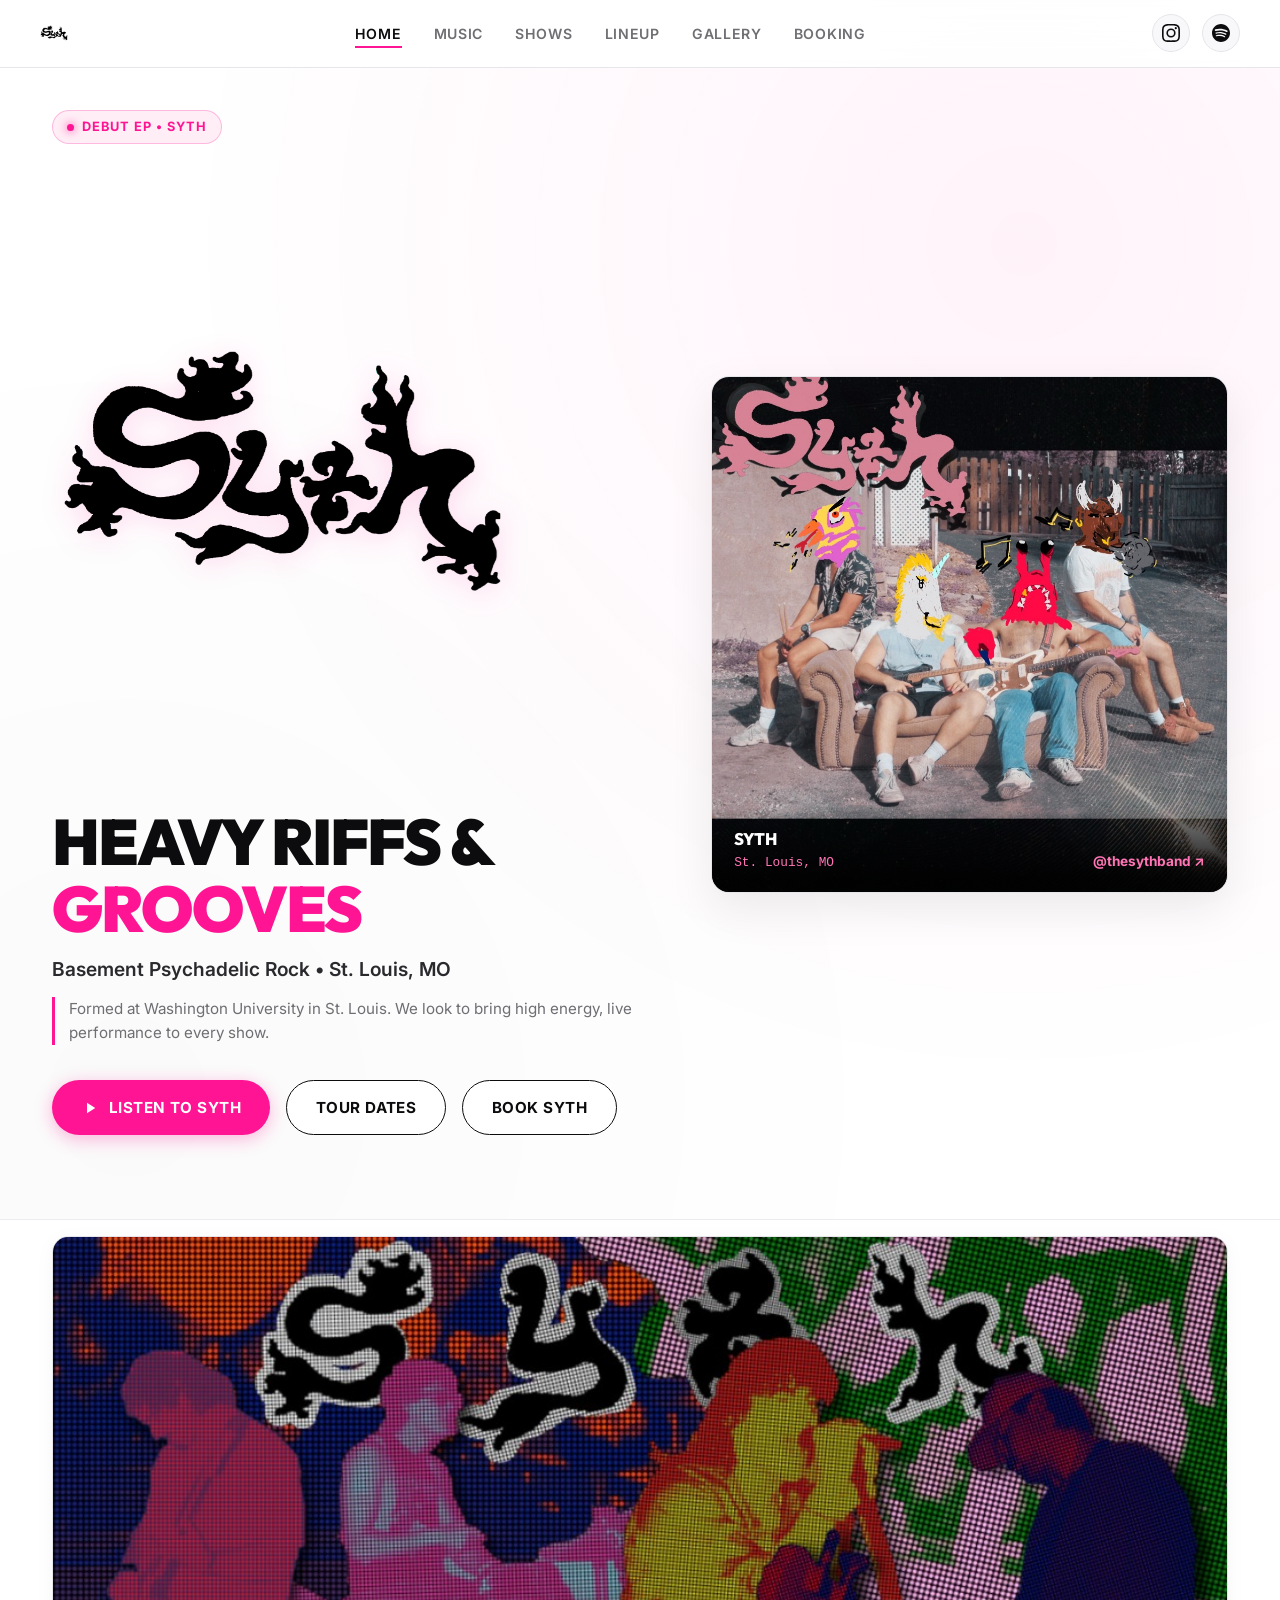
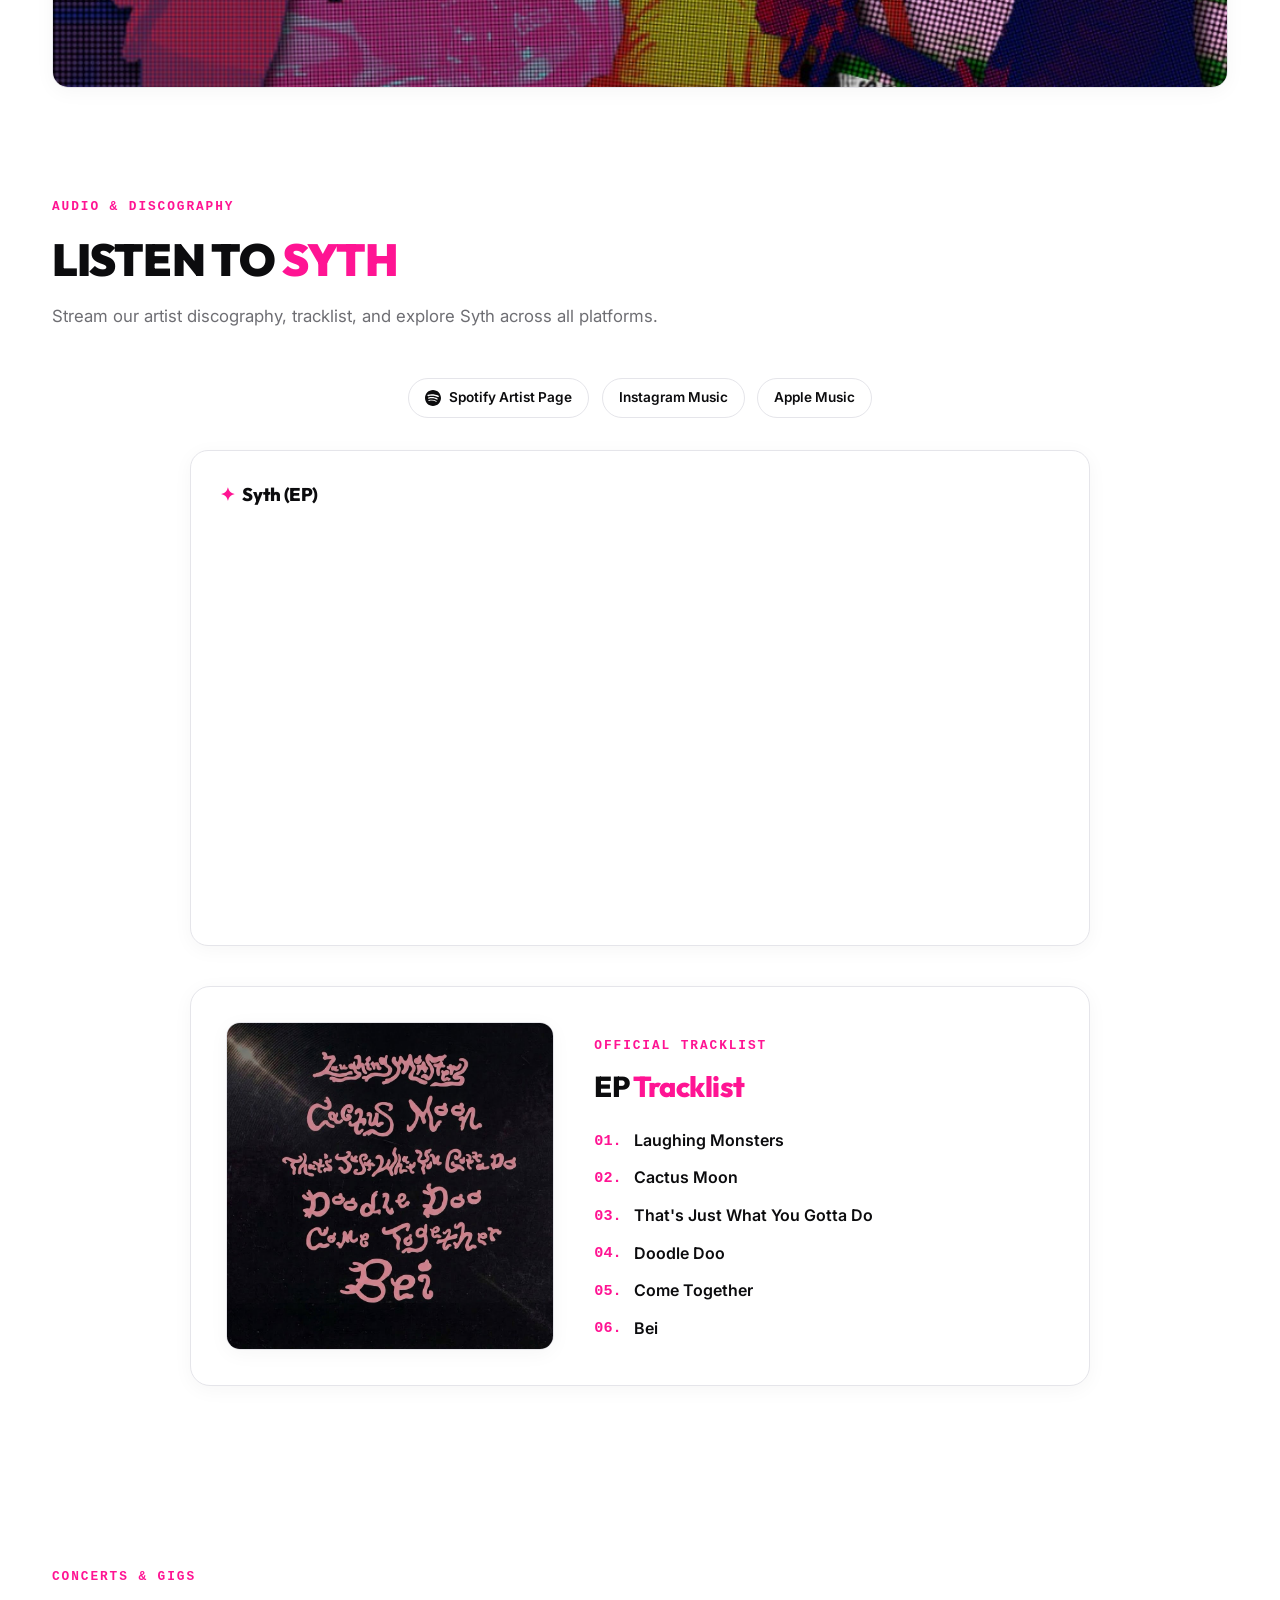
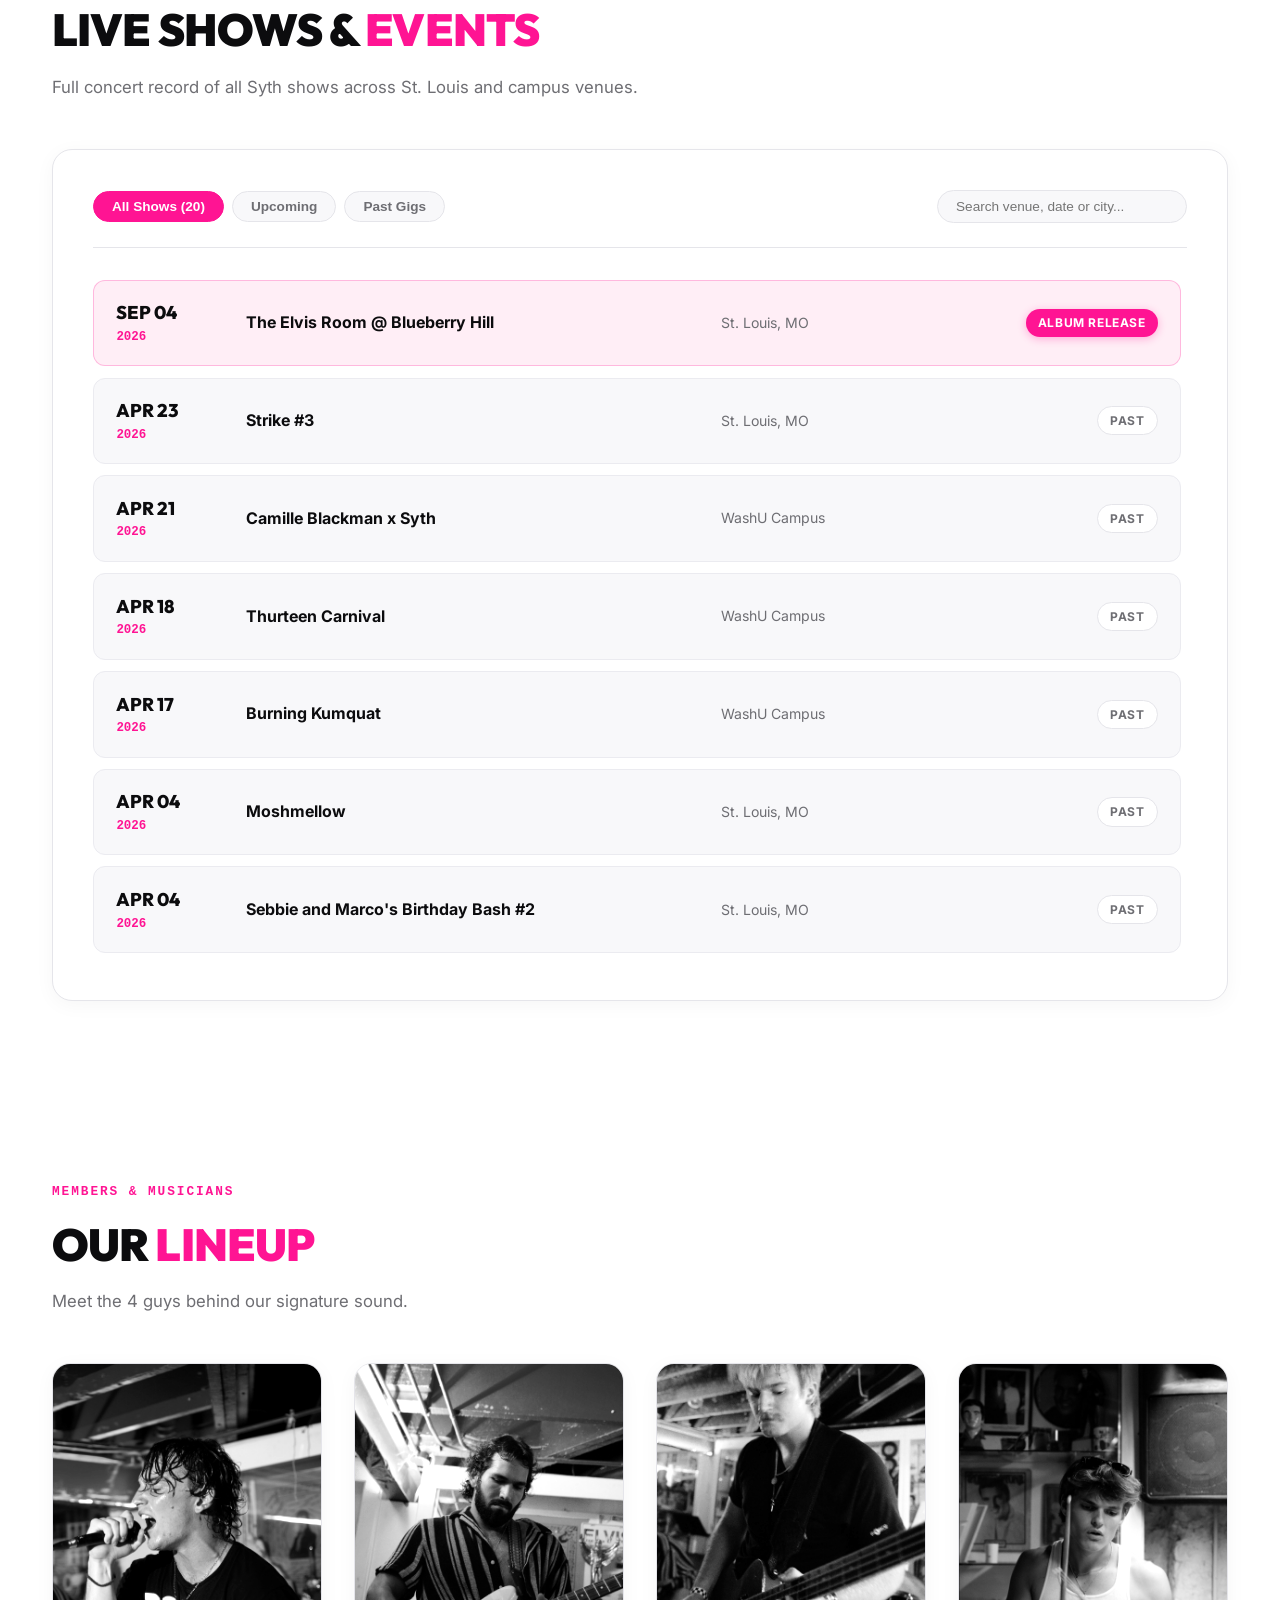
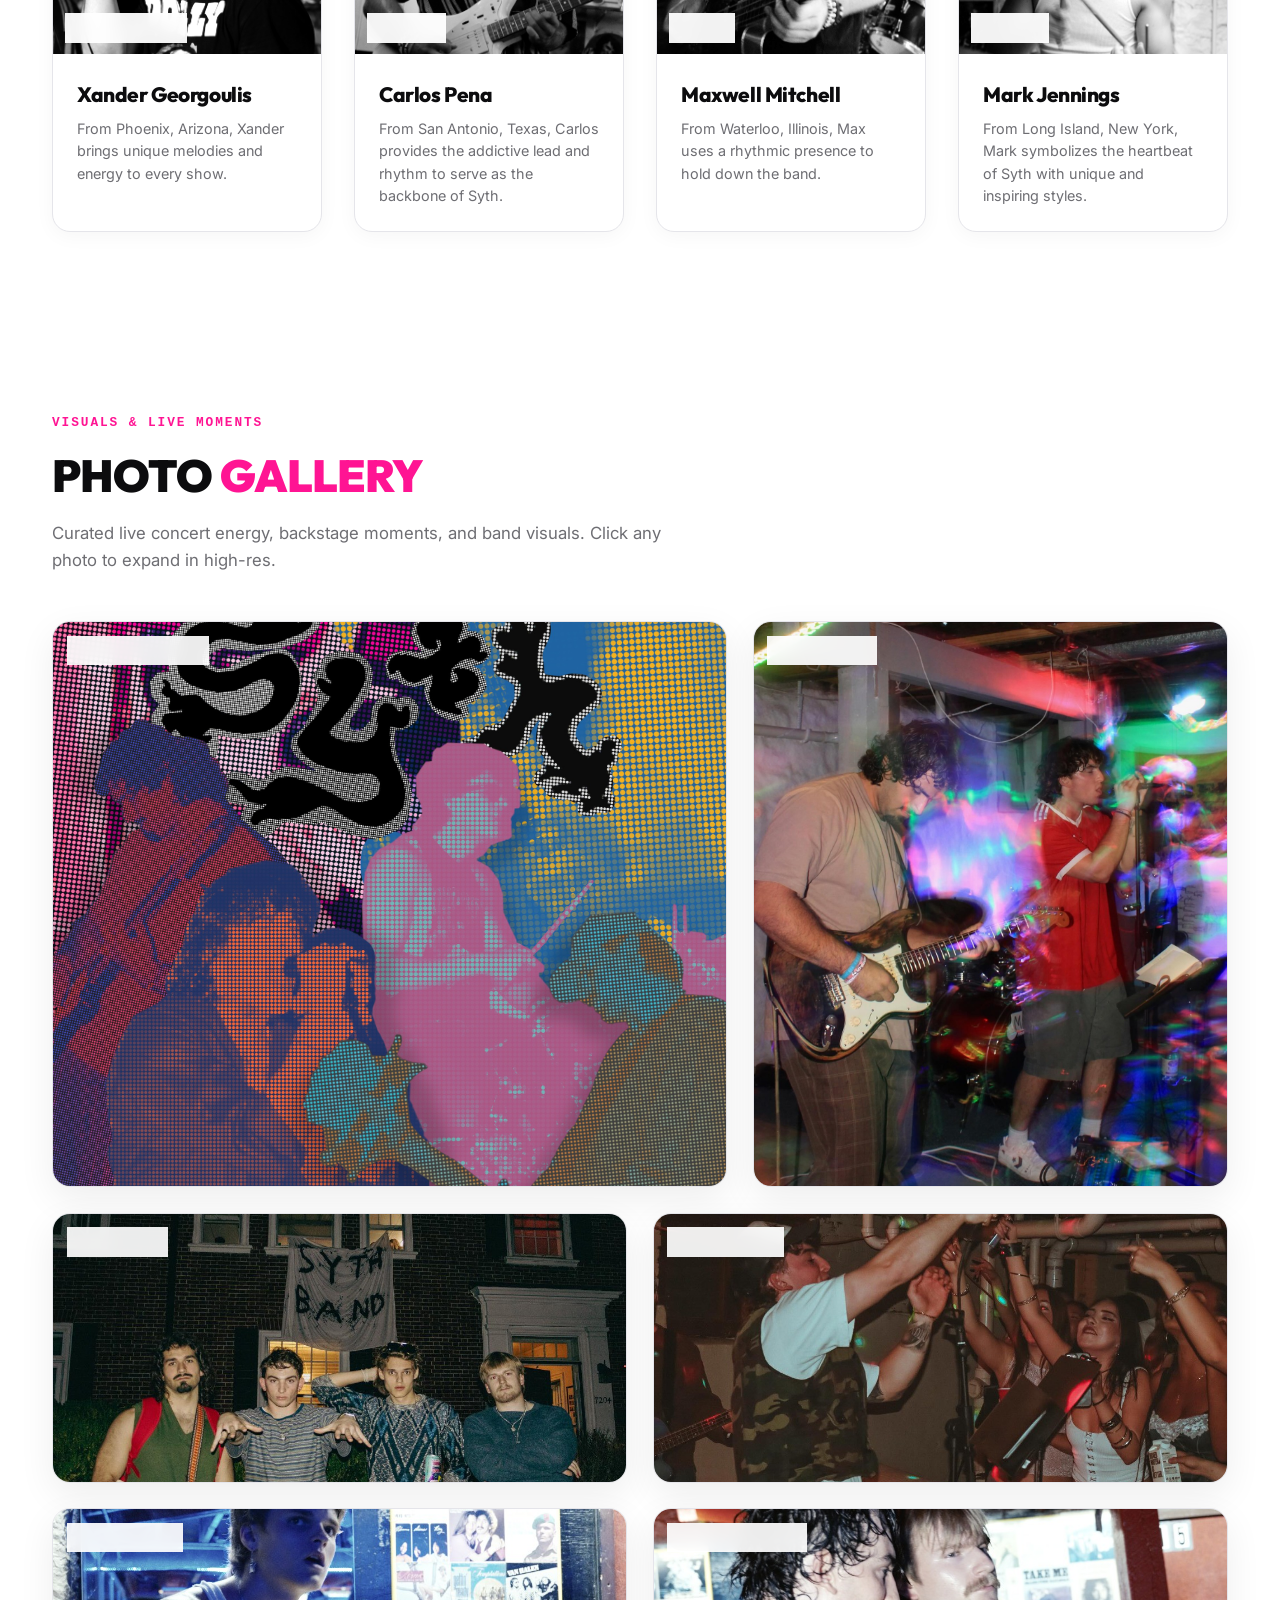
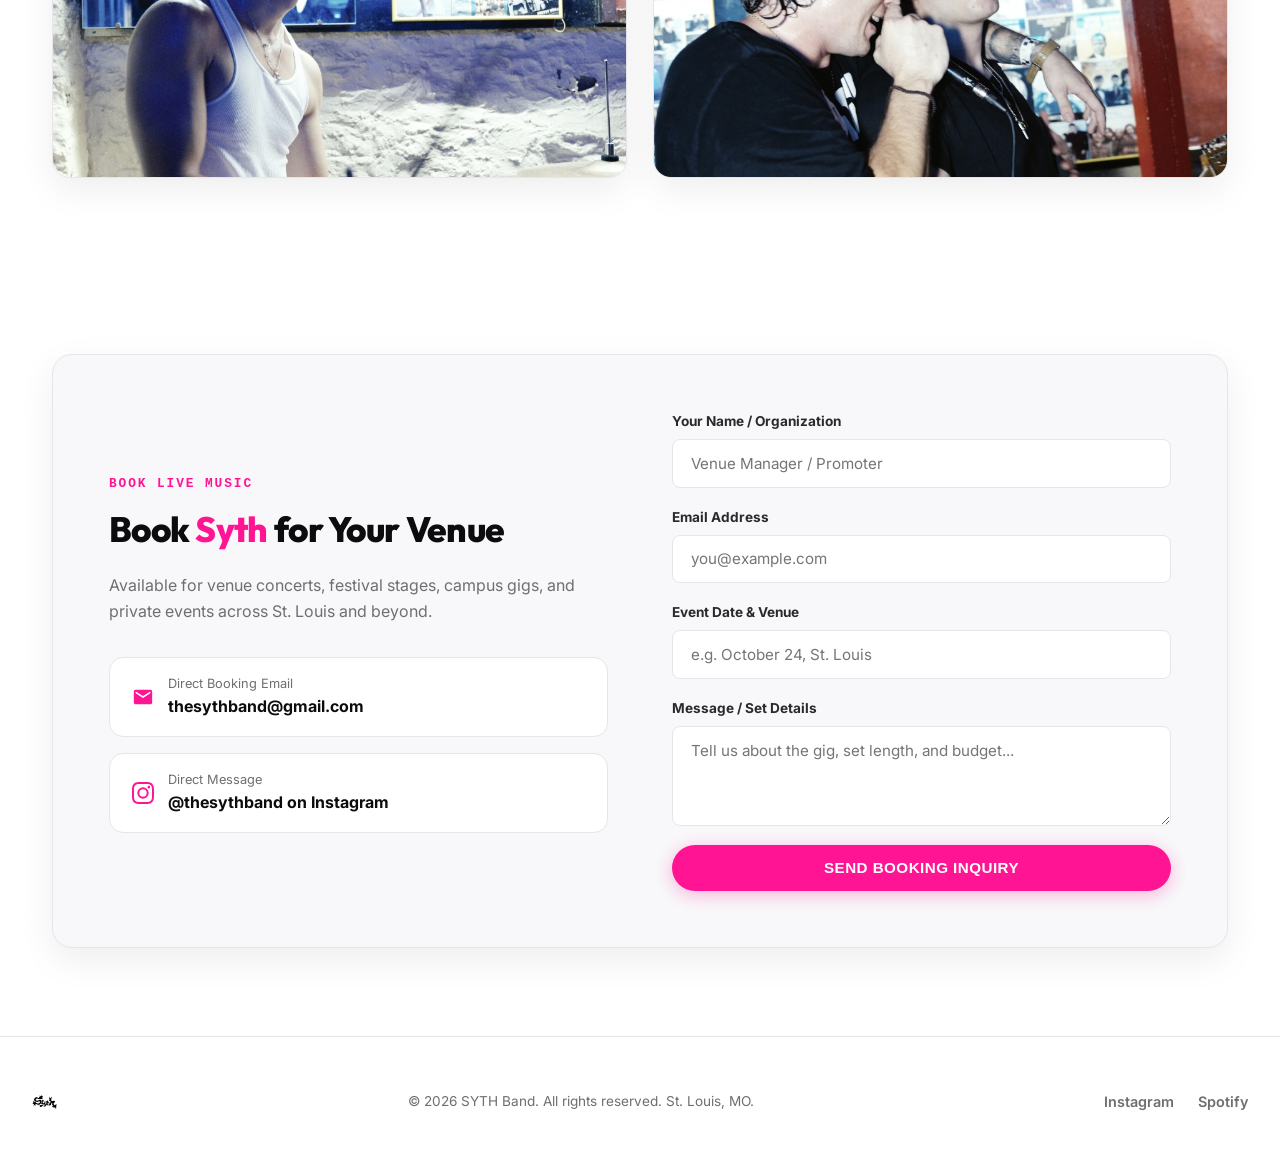
==== commit b6aa7d11: "Update hero tagline, lineup bios with member origins, and gallery titles" ====
--- a/index.html
+++ b/index.html
@@ -79,9 +79,8 @@
                 <h1 class="hero-title">
                     HEAVY RIFFS & <span>GROOVES</span>
                 </h1>
-                <p class="hero-lead">High-Octane Indie Rock • St. Louis, MO</p>
-                <p class="hero-tagline">Formed at Washington University in St. Louis. Bringing infectious energy, punchy
-                    basslines, and hypnotic live performances.</p>
+                <p class="hero-lead">Basement Psychadelic Rock • St. Louis, MO</p>
+                <p class="hero-tagline">Formed at Washington University in St. Louis. We look to bring high energy, live performance to every show.</p>
 
                 <div class="hero-actions">
                     <a href="#music" class="btn-primary">
@@ -406,8 +405,8 @@
     <section class="section-container" id="lineup">
         <div class="section-header">
             <span class="section-tag">Members & Musicians</span>
-            <h2 class="section-title">The Band <span>Lineup</span></h2>
-            <p class="section-subtitle">Meet the musicians behind Syth's signature sound and electric performances.</p>
+            <h2 class="section-title">Our <span>Lineup</span></h2>
+            <p class="section-subtitle">Meet the 4 guys behind our signature sound.</p>
         </div>
 
         <div class="lineup-grid">
@@ -420,8 +419,7 @@
                 </div>
                 <div class="member-info">
                     <h3 class="member-name">Xander Georgoulis</h3>
-                    <p class="member-bio">Commanding lead vocals with infectious energy, delivering Syth's hypnotic
-                        melodies and raw rock presence.</p>
+                    <p class="member-bio">From Phoenix, Arizona, Xander brings unique melodies and energy to every show.</p>
                 </div>
             </div>
 
@@ -433,7 +431,7 @@
                 </div>
                 <div class="member-info">
                     <h3 class="member-name">Carlos Pena</h3>
-                    <p class="member-bio">Crafting heavy riffs, soaring leads, and dynamic textures that form the sonic
+                    <p class="member-bio">From San Antonio, Texas, Carlos provides the addictive lead and rhythm to serve as the
                         backbone of Syth.</p>
                 </div>
             </div>
@@ -447,8 +445,8 @@
                 </div>
                 <div class="member-info">
                     <h3 class="member-name">Maxwell Mitchell</h3>
-                    <p class="member-bio">Driving the deep grooves, punchy low-end baselines, and rhythmic foundation
-                        behind every performance.</p>
+                    <p class="member-bio">From Waterloo, Illinois, Max uses a rhythmic presence to hold
+                        down the band.</p>
                 </div>
             </div>
 
@@ -460,8 +458,8 @@
                 </div>
                 <div class="member-info">
                     <h3 class="member-name">Mark Jennings</h3>
-                    <p class="member-bio">The heartbeat of Syth, bringing relentless drive, explosive drum solos, and
-                        pinpoint tempo precision.</p>
+                    <p class="member-bio">From Long Island, New York, Mark symbolizes the heartbeat of Syth with 
+                        unique and inspiring styles.</p>
                 </div>
             </div>
         </div>
@@ -501,7 +499,7 @@
                 <img src="assets/final_gallery/syth_curated_02.jpg" alt="Syth House Show Banner" loading="lazy">
                 <div class="editorial-card-overlay">
                     <span class="editorial-card-hint">✦ Click to Expand</span>
-                    <p class="editorial-card-title">Syth House Show • Front Yard Banner</p>
+                    <p class="editorial-card-title">Syth House Party • Meet the Guys</p>
                 </div>
             </div>
             <div class="editorial-card med-wide" data-src="assets/final_gallery/syth_curated_03.jpg"
@@ -688,7 +686,7 @@
         const lightboxPrev = document.getElementById('lightboxPrev');
         const lightboxNext = document.getElementById('lightboxNext');
 
-        const galleryDataset = [{ "src": "assets/final_gallery/syth_curated_01.jpg", "title": "Syth Band \u2022 Live & Behind the Scenes" }, { "src": "assets/final_gallery/syth_curated_04.jpg", "title": "Live Concert Performance \u2022 St. Louis" }, { "src": "assets/final_gallery/syth_curated_02.jpg", "title": "Syth House Show \u2022 Front Yard Banner" }, { "src": "assets/final_gallery/syth_curated_03.jpg", "title": "Basement Gig \u2022 Crowd Singalong" }, { "src": "assets/final_gallery/syth_curated_05.jpg", "title": "Live Stage Energy \u2022 Electric Set" }, { "src": "assets/final_gallery/syth_curated_06.jpg", "title": "Concert Highlights \u2022 Raw Rock Presence" }];
+        const galleryDataset = [{ "src": "assets/final_gallery/syth_curated_01.jpg", "title": "Syth Band \u2022 Live & Behind the Scenes" }, { "src": "assets/final_gallery/syth_curated_04.jpg", "title": "Live Concert Performance \u2022 St. Louis" }, { "src": "assets/final_gallery/syth_curated_02.jpg", "title": "Syth House Party \u2022 Meet the Guys" }, { "src": "assets/final_gallery/syth_curated_03.jpg", "title": "Basement Gig \u2022 Crowd Singalong" }, { "src": "assets/final_gallery/syth_curated_05.jpg", "title": "Live Stage Energy \u2022 Electric Set" }, { "src": "assets/final_gallery/syth_curated_06.jpg", "title": "Concert Highlights \u2022 Raw Rock Presence" }];
         let currentPhotoIndex = 0;
 
         function showLightboxPhoto(index) {
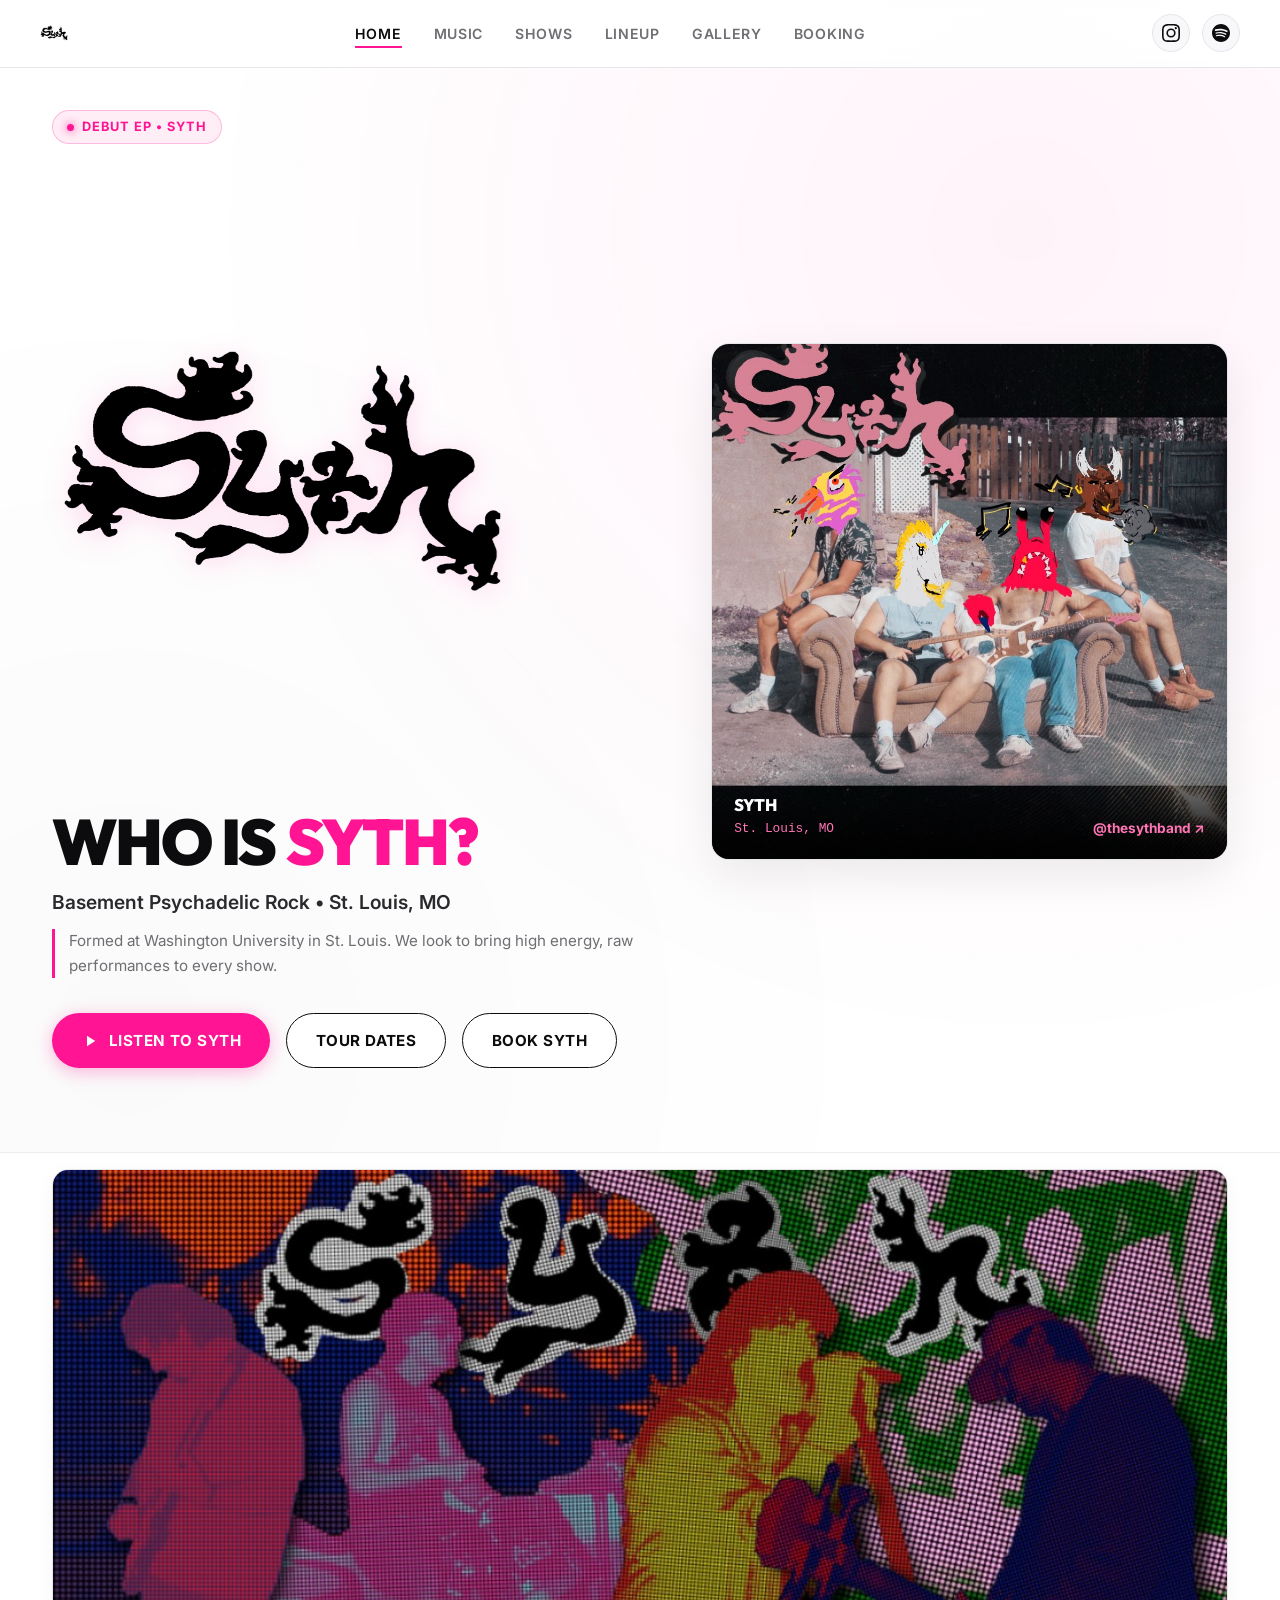
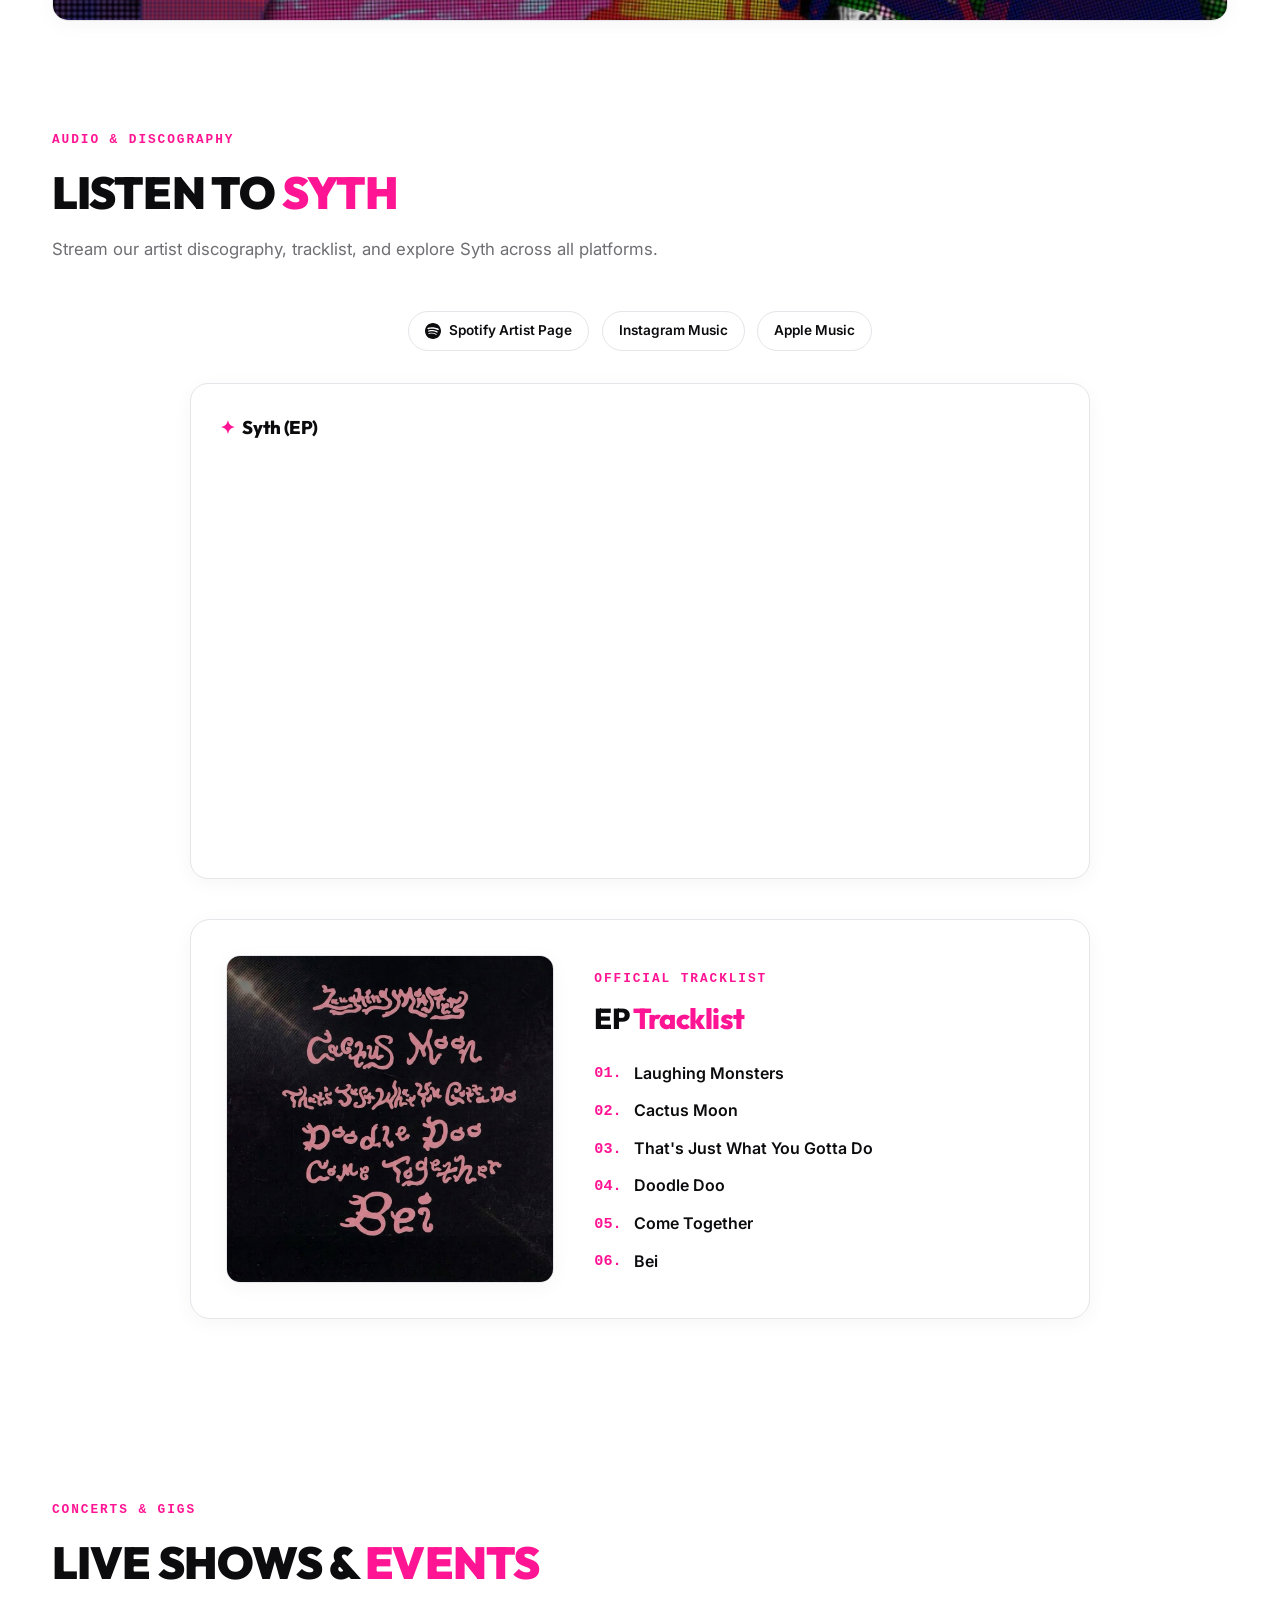
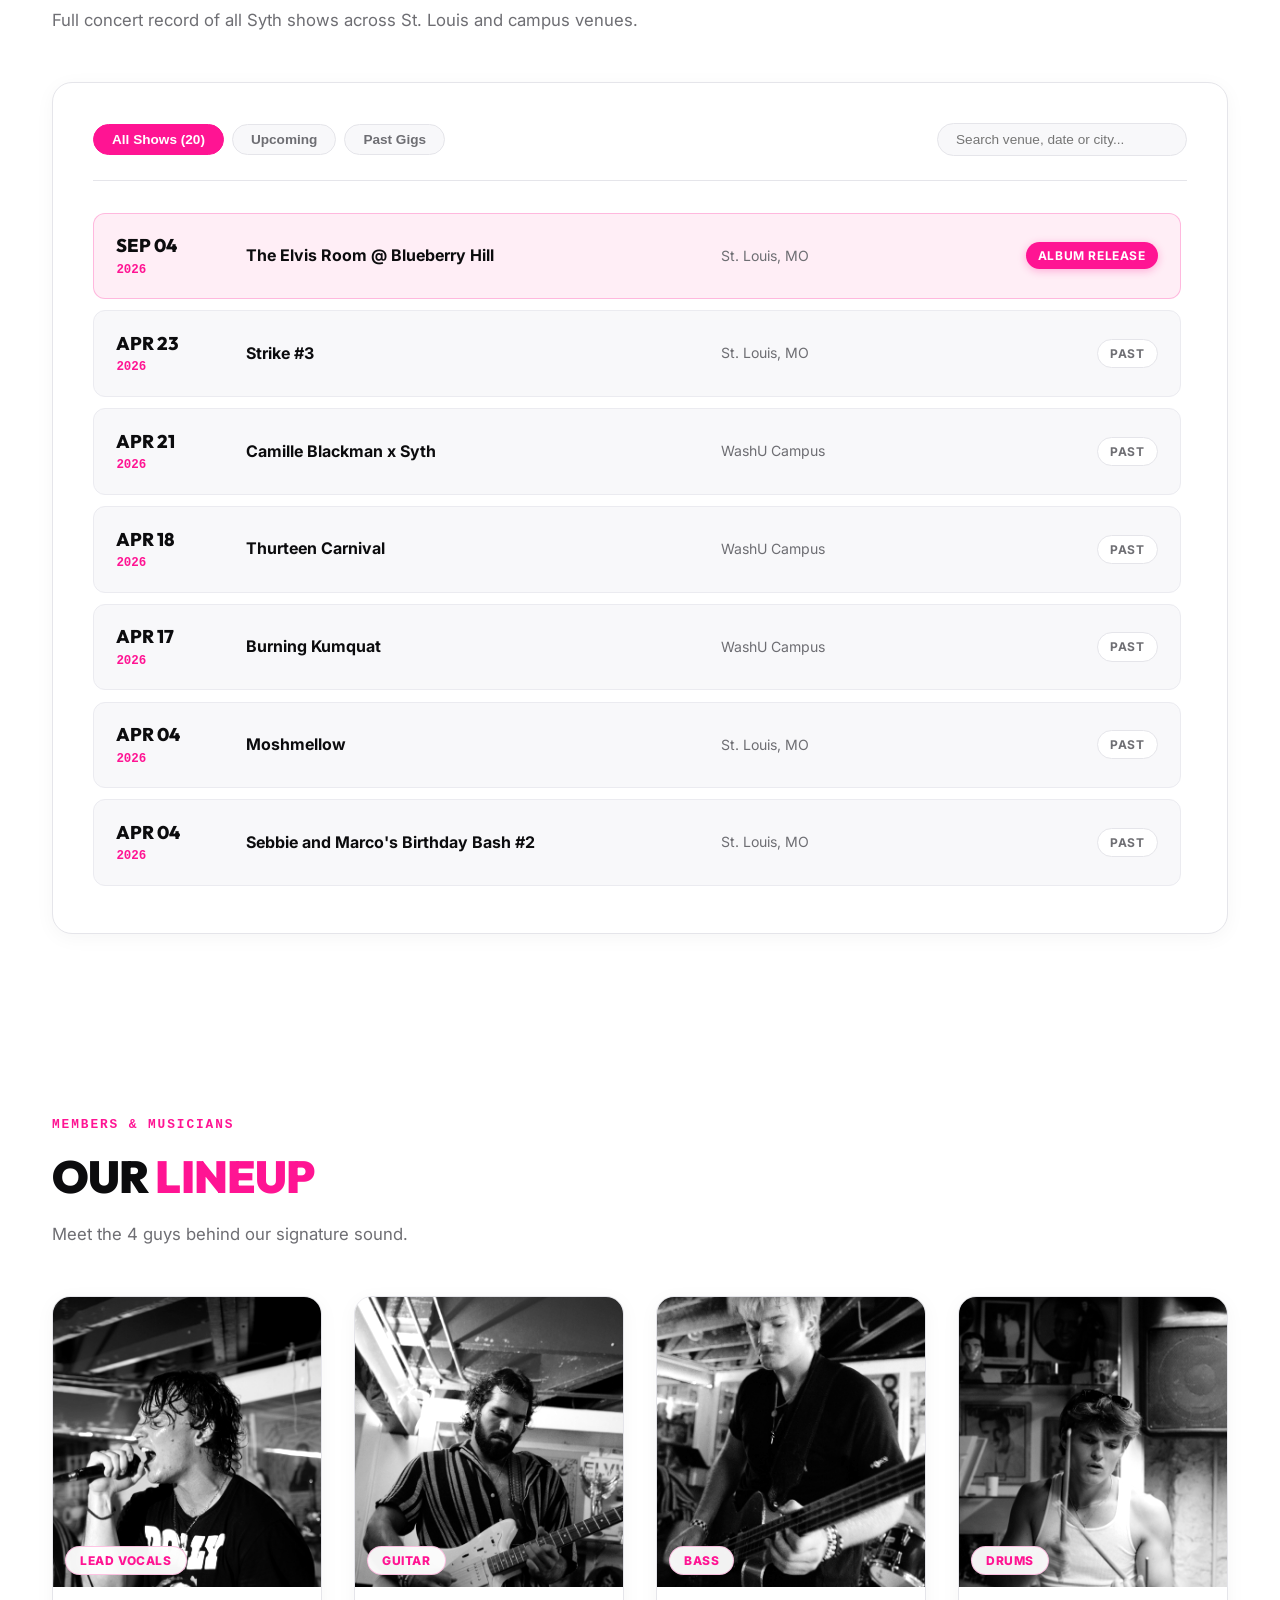
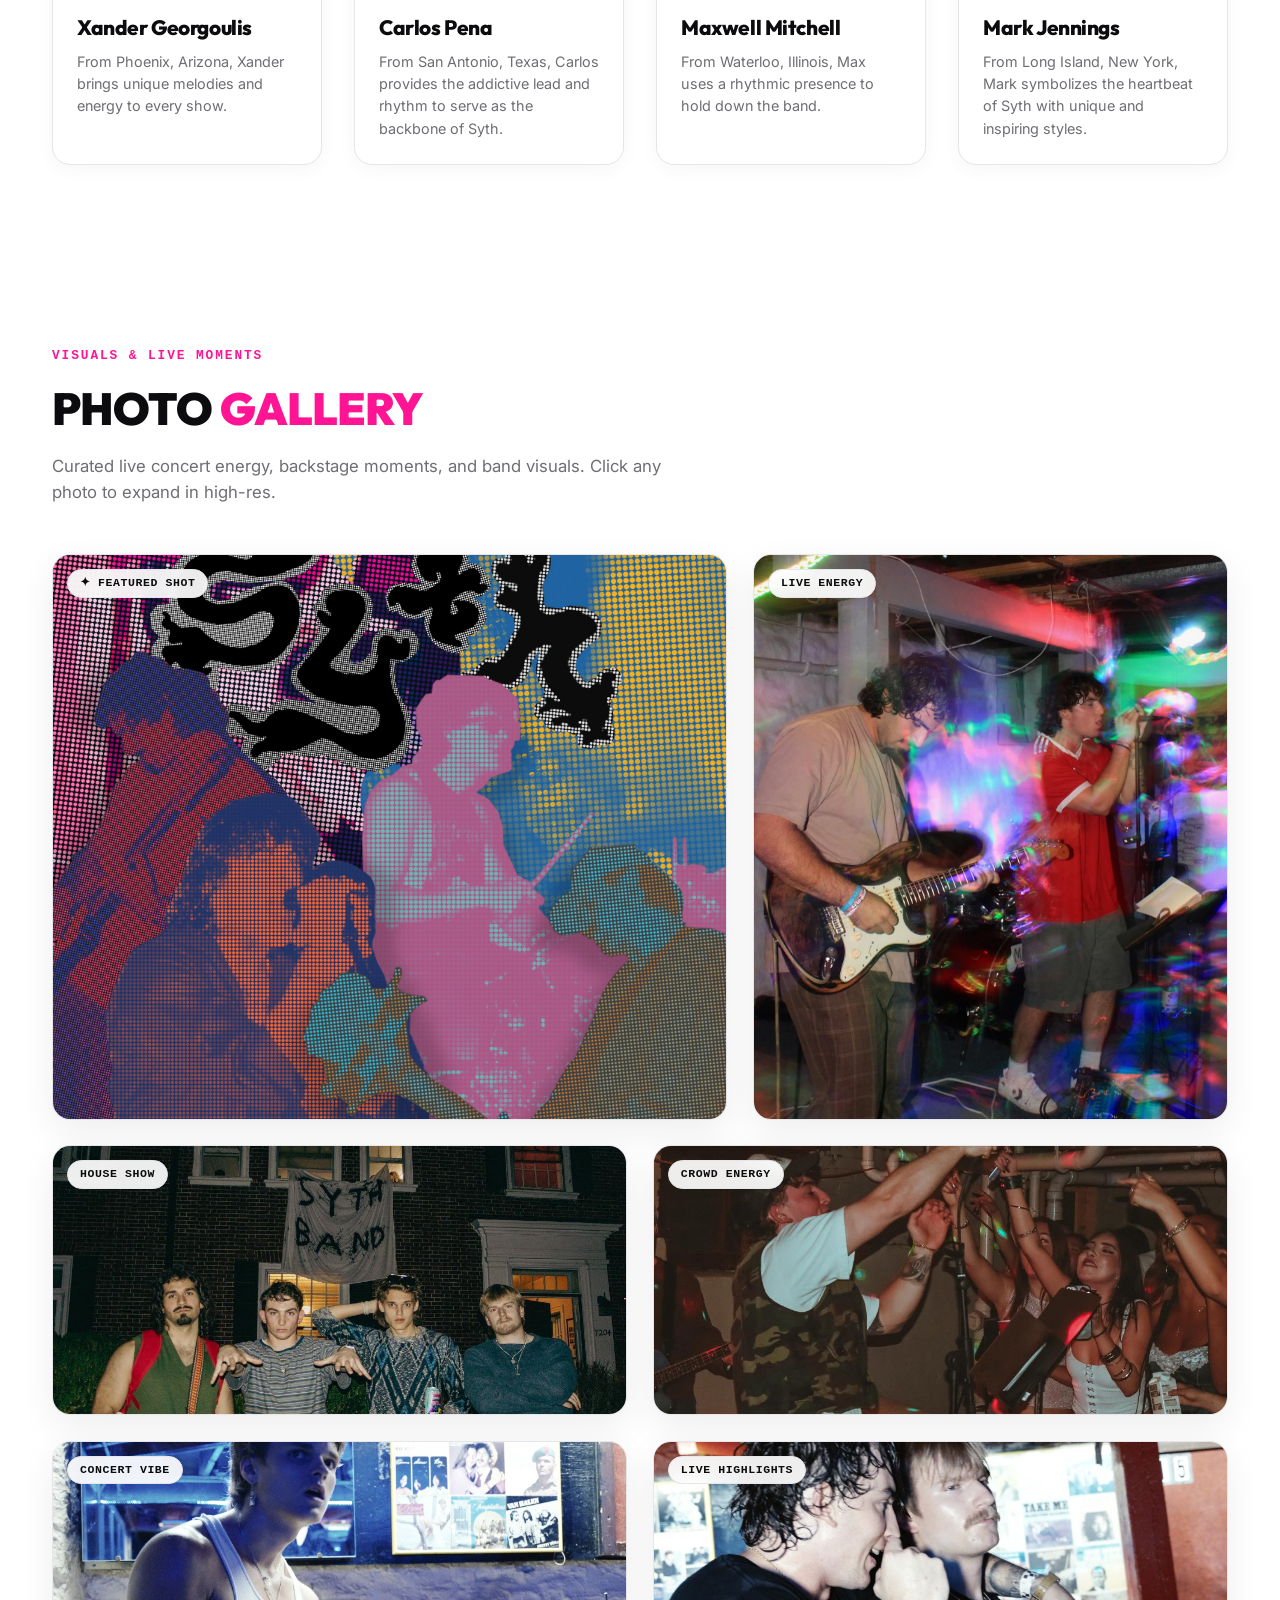
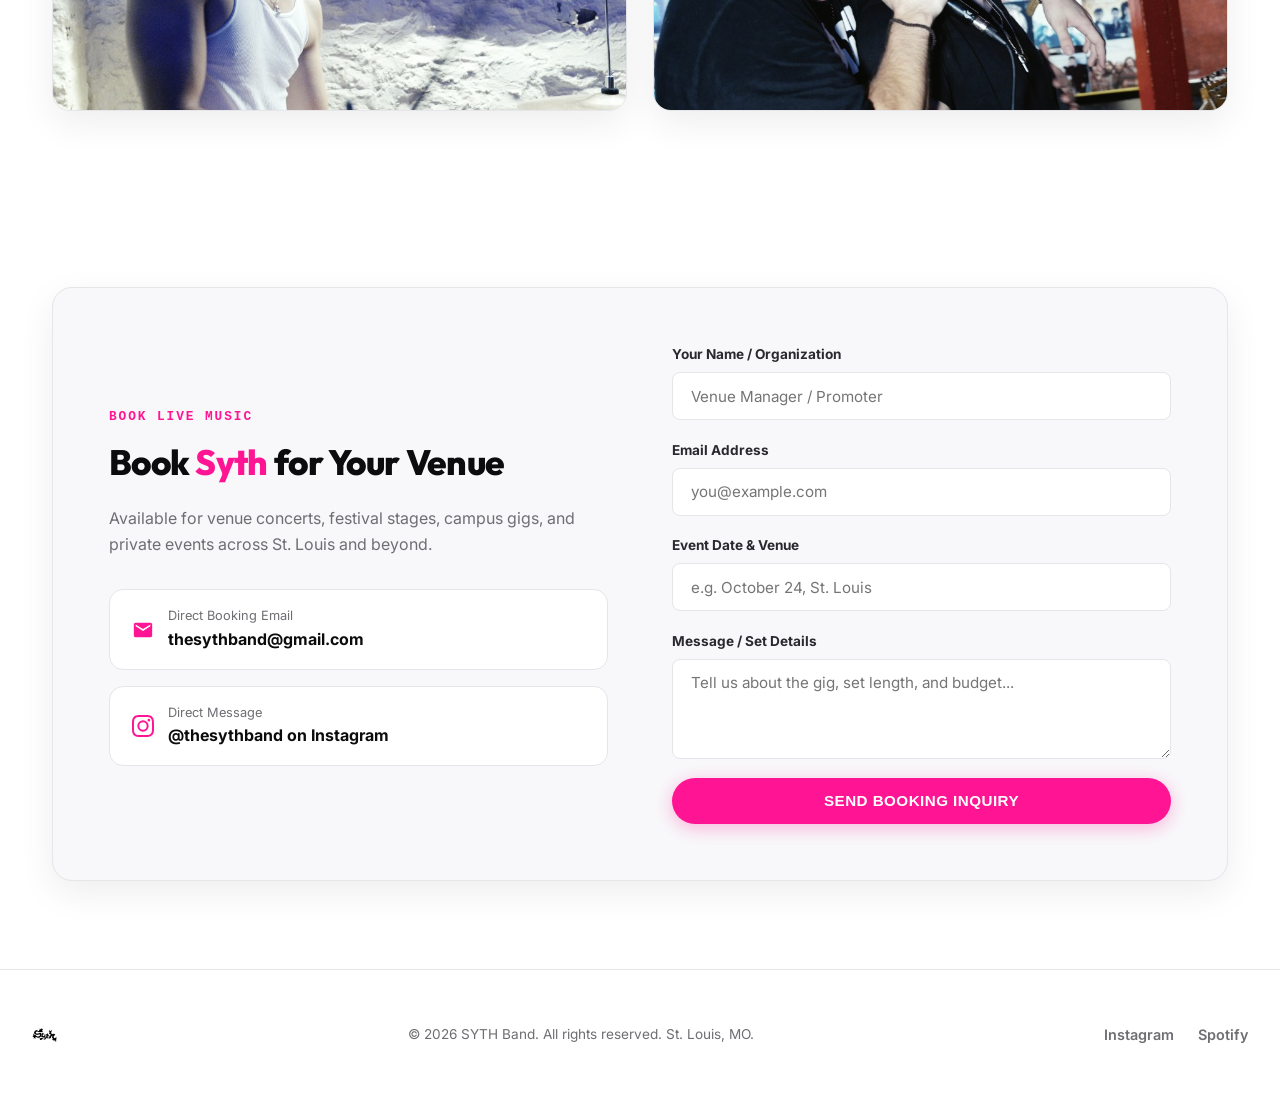
==== commit a1377867: "Update hero title to 'WHO IS SYTH?' and refresh tagline" ====
--- a/index.html
+++ b/index.html
@@ -77,10 +77,11 @@
                 </div>
 
                 <h1 class="hero-title">
-                    HEAVY RIFFS & <span>GROOVES</span>
+                    WHO IS <span>SYTH?</span>
                 </h1>
                 <p class="hero-lead">Basement Psychadelic Rock • St. Louis, MO</p>
-                <p class="hero-tagline">Formed at Washington University in St. Louis. We look to bring high energy, live performance to every show.</p>
+                <p class="hero-tagline">Formed at Washington University in St. Louis. We look to bring high energy, raw
+                    performances to every show.</p>
 
                 <div class="hero-actions">
                     <a href="#music" class="btn-primary">
@@ -494,7 +495,7 @@
                 </div>
             </div>
             <div class="editorial-card med-wide" data-src="assets/final_gallery/syth_curated_02.jpg"
-                data-title="Syth House Show • Front Yard Banner">
+                data-title="Syth House Party • Meet the Guys">
                 <span class="editorial-card-badge">House Show</span>
                 <img src="assets/final_gallery/syth_curated_02.jpg" alt="Syth House Show Banner" loading="lazy">
                 <div class="editorial-card-overlay">
